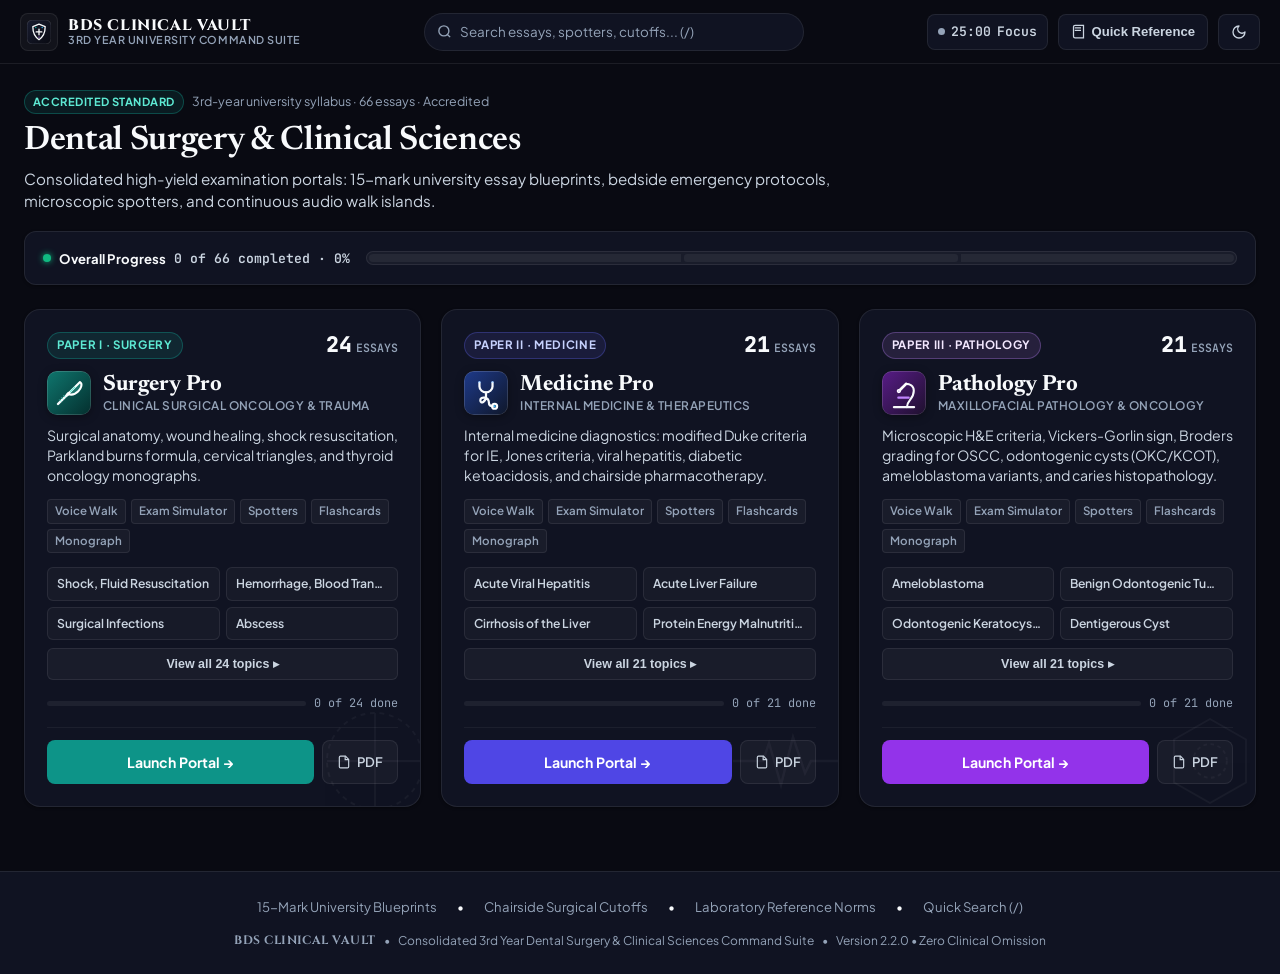
==== index.html @ e7d87e47 "feat: add interactive hover tooltips and direct portal links to progress strip segments" ====
<!DOCTYPE html>
<html lang="en" data-theme="dark">
<head>
    <meta charset="UTF-8">
    <meta name="viewport" content="width=device-width, initial-scale=1.0, viewport-fit=cover">
    <meta name="description" content="BDS Clinical Vault — 3rd Year BDS University Examination Compendium & Clinical Command Suite for General Surgery, General Medicine, and Oral Pathology.">
    <meta name="theme-color" content="#090a12">
    <title>BDS Clinical Vault — 3rd Year University Examination Command Suite</title>
    
    <!-- PWA & Device Support -->
    <link rel="manifest" href="manifest.json">
    <link rel="icon" type="image/svg+xml" href="favicon.svg">
    <link rel="apple-touch-icon" href="apple-touch-icon.png">
    
    <!-- Typography -->
    <link rel="preconnect" href="https://fonts.googleapis.com">
    <link rel="preconnect" href="https://fonts.gstatic.com" crossorigin>
    <link href="https://fonts.googleapis.com/css2?family=Cinzel:wght@600;700;800&family=JetBrains+Mono:wght@400;500;600;700&family=Newsreader:ital,opsz,wght@0,6..72,400;0,6..72,600;0,6..72,700;1,6..72,400&family=Plus+Jakarta+Sans:wght@400;500;600;700;800&display=swap" rel="stylesheet">

    <!-- Zero-Flash Pre-Paint Script -->
    <script>
        (function() {
            var saved = localStorage.getItem('bds_hub_theme') || localStorage.getItem('bds_theme') || 'dark';
            document.documentElement.setAttribute('data-theme', saved);
            document.documentElement.style.backgroundColor = saved === 'light' ? '#f8fafc' : '#090a12';
            document.documentElement.style.colorScheme = saved;
        })();
    </script>

    <style>
        /* =============================================================
           1. ECOSYSTEM DESIGN TOKENS (CALIBRATED ACCENT HUES & NEUTRALS)
           ============================================================= */
        :root {
            --bg-base: #090a12;
            --bg-surface: #101322;
            --bg-surface-elevated: #161a2e;
            --bg-card: #101322;
            --bg-card-hover: #15192d;
            
            --border-color: rgba(255, 255, 255, 0.08);
            --border-strong: rgba(255, 255, 255, 0.16);
            --border-subtle: rgba(255, 255, 255, 0.05);

            --text-primary: #f8fafc;
            --text-secondary: #cbd5e1;
            --text-muted: #94a3b8;

            --accent-emerald: #10b981;
            --accent-amber: #f59e0b;
            --accent-rose: #f43f5e;

            /* Paper I: General Surgery (Clinical Surgical Teal) */
            --surgery-accent: #14b8a6;
            --surgery-accent-dark: #0d9488;
            --surgery-tag-bg: rgba(20, 184, 166, 0.12);
            --surgery-tag-border: rgba(20, 184, 166, 0.30);
            --surgery-tag-text: #5eead4;
            --surgery-btn: #0d9488;
            --surgery-btn-hover: #0f766e;

            /* Paper II: General Medicine (Diagnostic Clinical Indigo) */
            --medicine-accent: #6366f1;
            --medicine-accent-dark: #4f46e5;
            --medicine-tag-bg: rgba(99, 102, 241, 0.12);
            --medicine-tag-border: rgba(99, 102, 241, 0.30);
            --medicine-tag-text: #c7d2fe;
            --medicine-btn: #4f46e5;
            --medicine-btn-hover: #4338ca;

            /* Paper III: Oral Pathology (Histological Orchid / Magenta) */
            --pathology-accent: #c084fc;
            --pathology-accent-dark: #9333ea;
            --pathology-tag-bg: rgba(192, 132, 252, 0.12);
            --pathology-tag-border: rgba(192, 132, 252, 0.30);
            --pathology-tag-text: #f3e8ff;
            --pathology-btn: #9333ea;
            --pathology-btn-hover: #7e22ce;

            --shadow-sm: 0 1px 3px rgba(0, 0, 0, 0.35);
            --shadow-md: 0 8px 24px -6px rgba(0, 0, 0, 0.55);
            --shadow-lg: 0 16px 40px -8px rgba(0, 0, 0, 0.75);

            --radius-sm: 8px;
            --radius-md: 12px;
            --radius-lg: 16px;
            --radius-pill: 9999px;
        }

        [data-theme="light"] {
            --bg-base: #f8fafc;
            --bg-surface: #ffffff;
            --bg-surface-elevated: #f1f5f9;
            --bg-card: #ffffff;
            --bg-card-hover: #f8fafc;
            
            --border-color: #e2e8f0;
            --border-strong: #cbd5e1;
            --border-subtle: #f1f5f9;

            --text-primary: #0f172a;
            --text-secondary: #475569;
            --text-muted: #64748b;

            --surgery-accent: #0d9488;
            --surgery-tag-bg: rgba(13, 148, 136, 0.08);
            --surgery-tag-border: rgba(13, 148, 136, 0.25);
            --surgery-tag-text: #0f766e;
            --surgery-btn: #0d9488;
            --surgery-btn-hover: #115e59;

            --medicine-accent: #4f46e5;
            --medicine-tag-bg: rgba(79, 70, 229, 0.08);
            --medicine-tag-border: rgba(79, 70, 229, 0.25);
            --medicine-tag-text: #3730a3;
            --medicine-btn: #4f46e5;
            --medicine-btn-hover: #4338ca;

            --pathology-accent: #9333ea;
            --pathology-tag-bg: rgba(147, 51, 234, 0.08);
            --pathology-tag-border: rgba(147, 51, 234, 0.25);
            --pathology-tag-text: #6b21a8;
            --pathology-btn: #9333ea;
            --pathology-btn-hover: #7e22ce;

            --shadow-sm: 0 1px 3px rgba(0, 0, 0, 0.06);
            --shadow-md: 0 6px 18px -4px rgba(0, 0, 0, 0.08);
            --shadow-lg: 0 14px 34px -6px rgba(0, 0, 0, 0.12);
        }

        @supports (color: oklch(0 0 0)) {
            :root {
                --surgery-accent: oklch(0.68 0.11 180);
                --medicine-accent: oklch(0.58 0.11 275);
                --pathology-accent: oklch(0.66 0.11 315);
            }
        }

        /* Reset & Base Setup */
        html {
            scroll-padding-top: 76px;
            scroll-behavior: smooth;
            background-color: var(--bg-base);
            color-scheme: dark;
        }
        [data-theme="light"], body.light {
            color-scheme: light;
        }
        * {
            box-sizing: border-box;
            margin: 0;
            padding: 0;
            -webkit-tap-highlight-color: transparent;
            scrollbar-width: thin;
            scrollbar-color: rgba(255, 255, 255, 0.2) transparent;
        }
        ::-webkit-scrollbar {
            width: 8px;
            height: 8px;
        }
        ::-webkit-scrollbar-track {
            background: transparent;
        }
        ::-webkit-scrollbar-thumb {
            background: rgba(255, 255, 255, 0.2);
            border-radius: 8px;
            border: 2px solid transparent;
            background-clip: content-box;
        }
        ::-webkit-scrollbar-thumb:hover {
            background: rgba(255, 255, 255, 0.35);
            background-clip: content-box;
        }
        ::-webkit-scrollbar-button {
            display: none;
        }
        body {
            font-family: 'Plus Jakarta Sans', -apple-system, BlinkMacSystemFont, sans-serif;
            background-color: var(--bg-base);
            color: var(--text-primary);
            line-height: 1.6;
            font-size: 15px;
            min-height: 100dvh;
            display: flex;
            flex-direction: column;
            overflow-x: hidden;
            width: 100%;
            -webkit-font-smoothing: antialiased;
        }

        /* Utility Typography */
        .editorial-heading {
            font-family: 'Newsreader', Georgia, serif;
            font-weight: 600;
        }
        .cinzel-brand {
            font-family: 'Cinzel', serif;
            letter-spacing: 0.04em;
        }
        .mono-num {
            font-family: 'JetBrains Mono', monospace;
            font-variant-numeric: tabular-nums;
        }
        .sr-only {
            position: absolute;
            width: 1px;
            height: 1px;
            padding: 0;
            margin: -1px;
            overflow: hidden;
            clip: rect(0, 0, 0, 0);
            white-space: nowrap;
            border-width: 0;
        }

        /* =============================================================
           2. SOLID FULL-BLEED STICKY HEADER (64px, NEVER OVERFLOWS)
           ============================================================= */
        .header-solid {
            position: sticky;
            top: 0;
            z-index: 1000;
            height: 64px;
            width: 100%;
            background-color: var(--bg-base);
            border-bottom: 1px solid var(--border-color);
            display: flex;
            align-items: center;
            justify-content: space-between;
            padding: 0 20px;
            box-sizing: border-box;
            min-width: 0;
        }

        .brand-link {
            display: flex;
            align-items: center;
            gap: 10px;
            text-decoration: none;
            color: inherit;
            flex-shrink: 0;
            min-width: 0;
        }
        .brand-logo-tile {
            width: 38px;
            height: 38px;
            border-radius: var(--radius-sm);
            display: flex;
            align-items: center;
            justify-content: center;
            border: 1px solid var(--border-color);
            background: rgba(255, 255, 255, 0.04);
            flex-shrink: 0;
        }
        .brand-logo-tile img {
            width: 24px;
            height: 24px;
            display: block;
        }
        .brand-wordmark-group {
            display: flex;
            flex-direction: column;
            line-height: 1.15;
            min-width: 0;
            overflow: hidden;
        }
        .brand-wordmark {
            font-size: 0.95rem;
            font-weight: 800;
            letter-spacing: 0.04em;
            color: var(--text-primary);
            white-space: nowrap;
            overflow: hidden;
            text-overflow: ellipsis;
        }
        .brand-sub {
            font-size: 0.68rem;
            color: var(--text-muted);
            text-transform: uppercase;
            letter-spacing: 0.05em;
            font-weight: 600;
            white-space: nowrap;
        }

        /* Center Search with Inline Dropdown */
        .header-search-wrap {
            flex: 1;
            max-width: 440px;
            margin: 0 16px;
            position: relative;
            min-width: 0;
        }
        .hub-search-box {
            width: 100%;
            height: 38px;
            padding: 0 12px;
            background: var(--bg-surface);
            border: 1px solid var(--border-color);
            border-radius: var(--radius-pill);
            display: flex;
            align-items: center;
            gap: 8px;
            color: var(--text-muted);
            transition: all 0.2s ease;
        }
        .hub-search-box:focus-within {
            border-color: var(--accent-primary, #6366f1);
            box-shadow: 0 0 0 3px rgba(99, 102, 241, 0.15);
        }
        .hub-search-input {
            flex: 1;
            background: transparent;
            border: none;
            outline: none;
            font-family: inherit;
            font-size: 0.84rem;
            color: var(--text-primary);
            min-width: 0;
        }
        .hub-search-input::placeholder {
            color: var(--text-muted);
        }
        .hub-search-clear {
            background: transparent;
            border: none;
            color: var(--text-muted);
            cursor: pointer;
            padding: 2px 6px;
            font-size: 0.8rem;
            border-radius: 50%;
        }
        .hub-search-clear:hover {
            color: var(--text-primary);
        }
        .search-back-btn {
            display: none;
            align-items: center;
            justify-content: center;
            width: 38px;
            height: 38px;
            border-radius: var(--radius-sm);
            background: transparent;
            border: none;
            color: var(--text-secondary);
            cursor: pointer;
            flex-shrink: 0;
        }
        .search-back-btn:hover {
            color: var(--text-primary);
            background: rgba(255, 255, 255, 0.08);
        }

        .hub-search-results {
            position: absolute;
            top: calc(100% + 6px);
            left: 0;
            right: 0;
            max-height: 440px;
            overflow-y: auto;
            background: var(--bg-surface-elevated, #101322);
            border: 1px solid var(--border-strong, rgba(255, 255, 255, 0.18));
            border-radius: var(--radius-md, 12px);
            padding: 8px;
            box-shadow: var(--shadow-lg);
            z-index: 1050;
            display: flex;
            flex-direction: column;
            gap: 4px;
        }

        /* Mobile Trigger Buttons (<768px) */
        .mobile-search-btn,
        .mobile-overflow-btn {
            display: none;
            align-items: center;
            justify-content: center;
            width: 44px;
            height: 44px;
            border-radius: var(--radius-sm);
            background: rgba(255, 255, 255, 0.04);
            border: 1px solid var(--border-color);
            color: var(--text-secondary);
            cursor: pointer;
            position: relative;
            flex-shrink: 0;
            transition: all 0.15s ease;
        }
        .mobile-search-btn:hover,
        .mobile-overflow-btn:hover {
            background: rgba(255, 255, 255, 0.08);
            color: var(--text-primary);
        }
        .overflow-timer-dot {
            position: absolute;
            top: 9px;
            right: 9px;
            width: 7px;
            height: 7px;
            border-radius: 50%;
            background: var(--text-muted);
            opacity: 0;
            transition: all 0.2s ease;
        }
        .mobile-overflow-btn.running .overflow-timer-dot {
            opacity: 1;
            background: var(--accent-emerald, #10b981);
            box-shadow: 0 0 8px var(--accent-emerald, #10b981);
        }

        /* Mobile Overflow Scrim & Menu */
        .hub-overflow-scrim {
            display: none;
            position: fixed;
            inset: 0;
            background: rgba(0, 0, 0, 0.55);
            z-index: 1040;
            backdrop-filter: none;
            -webkit-backdrop-filter: none;
        }
        .hub-overflow-scrim.open {
            display: block;
        }

        .hub-overflow-menu {
            display: none;
            background: var(--bg-surface-elevated, #161a2e);
            border: 1px solid var(--border-strong);
            box-shadow: var(--shadow-lg);
            z-index: 1050;
            box-sizing: border-box;
            flex-direction: column;
            gap: 12px;
        }
        .hub-overflow-menu.open {
            display: flex;
        }

        .overflow-header-row {
            display: flex;
            align-items: center;
            justify-content: space-between;
            padding-bottom: 8px;
            border-bottom: 1px solid var(--border-color);
        }
        .overflow-menu-title {
            font-size: 0.80rem;
            font-weight: 700;
            text-transform: uppercase;
            letter-spacing: 0.05em;
            color: var(--text-muted);
        }
        .overflow-close-btn {
            background: transparent;
            border: none;
            color: var(--text-muted);
            cursor: pointer;
            font-size: 1.1rem;
            padding: 4px;
        }

        .overflow-timer-card {
            background: rgba(255, 255, 255, 0.03);
            border: 1px solid var(--border-color);
            border-radius: var(--radius-sm);
            padding: 12px;
            display: flex;
            flex-direction: column;
            gap: 8px;
        }
        .overflow-timer-header {
            display: flex;
            align-items: center;
            justify-content: space-between;
            font-size: 0.72rem;
            font-weight: 700;
            text-transform: uppercase;
            color: var(--text-muted);
        }
        .overflow-timer-digits {
            font-family: 'JetBrains Mono', monospace;
            font-size: 1.8rem;
            font-weight: 800;
            color: var(--text-primary);
            text-align: center;
        }
        .overflow-timer-actions {
            display: flex;
            gap: 6px;
        }
        .overflow-timer-btn {
            flex: 1;
            min-height: 38px;
            border-radius: var(--radius-sm);
            font-size: 0.8rem;
            font-weight: 700;
            cursor: pointer;
            border: 1px solid var(--border-color);
            background: var(--bg-surface-2, rgba(255, 255, 255, 0.04));
            color: var(--text-secondary);
            transition: all 0.15s ease;
        }
        .overflow-timer-btn.primary {
            background: var(--accent-emerald, #10b981);
            color: #090a12;
            border-color: var(--accent-emerald, #10b981);
            flex: 1.4;
        }
        .overflow-timer-btn.active {
            border-color: var(--accent-emerald, #10b981);
            color: var(--accent-emerald, #10b981);
        }

        .overflow-action-row {
            width: 100%;
            min-height: 46px;
            display: flex;
            align-items: center;
            gap: 12px;
            padding: 0 14px;
            border-radius: var(--radius-sm);
            background: rgba(255, 255, 255, 0.03);
            border: 1px solid var(--border-color);
            color: var(--text-primary);
            font-size: 0.88rem;
            font-weight: 600;
            cursor: pointer;
            text-align: left;
            transition: all 0.15s ease;
            box-sizing: border-box;
        }
        .overflow-action-row:hover {
            background: rgba(255, 255, 255, 0.07);
        }
        .hub-search-group {
            margin-bottom: 6px;
        }
        .hub-search-group-title {
            font-size: 0.70rem;
            font-weight: 700;
            text-transform: uppercase;
            letter-spacing: 0.05em;
            color: var(--text-muted);
            padding: 6px 10px 4px 10px;
        }
        .hub-search-item {
            display: flex;
            align-items: center;
            justify-content: space-between;
            padding: 8px 12px;
            border-radius: var(--radius-sm, 8px);
            text-decoration: none;
            color: var(--text-secondary);
            font-size: 0.84rem;
            transition: all 0.15s ease;
            gap: 10px;
        }
        .hub-search-item:hover, .hub-search-item.selected {
            background: rgba(255, 255, 255, 0.06);
            color: var(--text-primary);
        }
        .hub-search-item-title {
            overflow: hidden;
            text-overflow: ellipsis;
            white-space: nowrap;
        }
        .hub-search-item-tag {
            font-size: 0.68rem;
            font-family: 'JetBrains Mono', monospace;
            padding: 2px 6px;
            border-radius: 4px;
            background: rgba(255, 255, 255, 0.05);
            color: var(--text-muted);
            white-space: nowrap;
            flex-shrink: 0;
        }

        /* Collapsible Category Accordions for Topic Panel */
        .panel-category-group {
            margin-bottom: 8px;
        }
        .panel-category-header {
            width: 100%;
            display: flex;
            align-items: center;
            justify-content: space-between;
            padding: 8px 12px;
            background: rgba(255, 255, 255, 0.03);
            border: 1px solid var(--border-color);
            border-radius: var(--radius-sm);
            color: var(--text-secondary);
            font-size: 0.76rem;
            font-weight: 700;
            text-transform: uppercase;
            letter-spacing: 0.04em;
            cursor: pointer;
            transition: all 0.15s ease;
        }
        .panel-category-header:hover {
            background: rgba(255, 255, 255, 0.06);
            color: var(--text-primary);
        }
        .panel-category-chevron {
            transition: transform 0.2s ease;
            font-size: 0.7rem;
            color: var(--text-muted);
        }
        .panel-category-group.collapsed .panel-category-chevron {
            transform: rotate(-90deg);
        }
        .panel-category-group.collapsed .panel-category-items {
            display: none;
        }
        .panel-category-items {
            display: flex;
            flex-direction: column;
            gap: 2px;
            margin-top: 4px;
        }

        /* Right Nav Tools */
        .header-right-tools {
            display: flex;
            align-items: center;
            gap: 10px;
            flex-shrink: 0;
        }
        .nav-btn {
            height: 36px;
            padding: 0 12px;
            border-radius: var(--radius-sm);
            background: var(--bg-surface);
            border: 1px solid var(--border-color);
            color: var(--text-secondary);
            font-size: 0.82rem;
            font-weight: 600;
            display: inline-flex;
            align-items: center;
            gap: 6px;
            cursor: pointer;
            transition: all 0.2s ease;
            text-decoration: none;
            box-sizing: border-box;
        }
        .nav-btn:hover {
            background: var(--bg-surface-elevated);
            color: var(--text-primary);
            border-color: var(--border-strong);
        }

        /* Focus Timer Station Pill & Popover */
        .focus-timer-container {
            position: relative;
        }
        .timer-nav-pill {
            padding: 0 10px;
            font-family: 'JetBrains Mono', monospace;
            font-size: 0.82rem;
            gap: 6px;
        }
        .timer-nav-pill.running {
            border-color: var(--accent-emerald);
            color: var(--accent-emerald);
        }
        .timer-chip-dot {
            width: 7px;
            height: 7px;
            border-radius: 50%;
            background: var(--text-muted);
            transition: all 0.2s ease;
        }
        .timer-nav-pill.running .timer-chip-dot {
            background: var(--accent-emerald);
            box-shadow: 0 0 6px var(--accent-emerald);
        }
        .timer-popover-card {
            display: none;
            position: absolute;
            top: calc(100% + 8px);
            right: 0;
            width: 240px;
            background: var(--bg-surface-elevated);
            border: 1px solid var(--border-strong);
            border-radius: var(--radius-md);
            padding: 16px;
            box-shadow: var(--shadow-lg);
            z-index: 1050;
        }
        .timer-popover-card.open {
            display: block;
        }
        .timer-popover-header {
            font-size: 0.72rem;
            text-transform: uppercase;
            font-weight: 700;
            color: var(--text-muted);
            letter-spacing: 0.05em;
            margin-bottom: 4px;
        }
        .timer-popover-digits {
            font-family: 'JetBrains Mono', monospace;
            font-size: 2rem;
            font-weight: 800;
            line-height: 1.1;
            margin-bottom: 12px;
            color: var(--text-primary);
        }
        .timer-popover-controls {
            display: flex;
            gap: 6px;
        }
        .timer-ctrl-btn {
            padding: 6px 10px;
            border-radius: 6px;
            font-size: 0.78rem;
            font-weight: 700;
            cursor: pointer;
            border: 1px solid var(--border-color);
            background: rgba(255, 255, 255, 0.04);
            color: var(--text-secondary);
            transition: all 0.15s ease;
        }
        .timer-ctrl-btn:hover {
            background: rgba(255, 255, 255, 0.08);
            color: var(--text-primary);
        }
        .timer-ctrl-btn.primary {
            background: var(--text-primary);
            color: var(--bg-base);
            border: none;
            flex: 1;
        }

        /* =============================================================
           3. MAIN CONTAINER & HERO BANNER
           ============================================================= */
        .main-content {
            max-width: 1400px;
            width: 100%;
            margin: 0 auto;
            padding: 24px 24px 40px 24px;
            flex: 1;
        }

        .hero-banner {
            margin-bottom: 18px;
        }
        .hero-trust-bar {
            display: inline-flex;
            align-items: center;
            gap: 8px;
            font-size: 0.78rem;
            color: var(--text-muted);
            margin-bottom: 8px;
            flex-wrap: wrap;
        }
        .trust-badge {
            background: rgba(20, 184, 166, 0.10);
            color: var(--surgery-tag-text);
            border: 1px solid var(--surgery-tag-border);
            padding: 2px 8px;
            border-radius: var(--radius-pill);
            font-weight: 700;
            font-size: 0.70rem;
            text-transform: uppercase;
            letter-spacing: 0.04em;
        }
        .hero-title {
            font-size: 2.1rem;
            font-weight: 600;
            color: var(--text-primary);
            letter-spacing: -0.01em;
            line-height: 1.18;
            margin-bottom: 6px;
        }
        .hero-sub {
            font-size: 0.95rem;
            color: var(--text-secondary);
            max-width: 820px;
            line-height: 1.5;
        }

        /* =============================================================
           4. SLIM PROGRESS STRIP (<=56px, DIRECTLY UNDER HERO)
           ============================================================= */
        .progress-strip-container {
            position: relative;
            background: var(--bg-surface);
            border: 1px solid var(--border-color);
            border-radius: var(--radius-md);
            padding: 10px 18px;
            margin-bottom: 24px;
            box-shadow: var(--shadow-sm);
        }
        .progress-strip-inner {
            display: flex;
            align-items: center;
            justify-content: space-between;
            gap: 16px;
            height: 32px;
        }
        .progress-strip-left {
            display: flex;
            align-items: center;
            gap: 8px;
            font-size: 0.82rem;
            font-weight: 700;
            color: var(--text-primary);
            white-space: nowrap;
        }
        .progress-pulse-dot {
            width: 8px;
            height: 8px;
            border-radius: 50%;
            background: var(--accent-emerald);
            box-shadow: 0 0 6px var(--accent-emerald);
        }
        .progress-strip-track {
            flex: 1;
            height: 14px;
            background: rgba(255, 255, 255, 0.04);
            border: 1px solid rgba(255, 255, 255, 0.08);
            border-radius: var(--radius-pill);
            display: flex;
            align-items: stretch;
            overflow: visible;
            position: relative;
            padding: 2px;
            gap: 3px;
            cursor: pointer;
        }
        .progress-strip-segment {
            height: 100%;
            min-height: 8px;
            background: rgba(255, 255, 255, 0.05);
            position: relative;
            overflow: hidden;
            display: block;
            cursor: pointer;
            text-decoration: none;
            outline: none;
            border-radius: 3px;
            transition: filter 0.18s ease, transform 0.18s ease, box-shadow 0.18s ease;
        }
        .progress-strip-segment::before {
            content: '';
            position: absolute;
            top: -10px;
            bottom: -10px;
            left: 0;
            right: 0;
            z-index: 2;
        }
        .segment-surgery {
            border-top-left-radius: 9999px;
            border-bottom-left-radius: 9999px;
        }
        .segment-pathology {
            border-top-right-radius: 9999px;
            border-bottom-right-radius: 9999px;
        }
        .segment-fill {
            height: 100%;
            transition: width 0.5s ease;
            border-radius: var(--radius-pill);
            pointer-events: none;
        }
        .segment-surgery .segment-fill { background: var(--surgery-accent); }
        .segment-medicine .segment-fill { background: var(--medicine-accent); }
        .segment-pathology .segment-fill { background: var(--pathology-accent); }

        .progress-strip-segment:hover,
        .progress-strip-segment:focus-visible {
            filter: brightness(1.35);
            transform: translateY(-1px);
            z-index: 5;
        }
        .progress-strip-segment:focus-visible {
            outline: 2px solid var(--accent-emerald);
            outline-offset: 2px;
        }
        .segment-surgery:hover,
        .segment-surgery:focus-visible {
            box-shadow: 0 0 12px rgba(20, 184, 166, 0.55);
        }
        .segment-medicine:hover,
        .segment-medicine:focus-visible {
            box-shadow: 0 0 12px rgba(99, 102, 241, 0.55);
        }
        .segment-pathology:hover,
        .segment-pathology:focus-visible {
            box-shadow: 0 0 12px rgba(217, 70, 239, 0.55);
        }

        .progress-strip-right {
            font-family: 'JetBrains Mono', monospace;
            font-size: 0.82rem;
            font-weight: 600;
            color: var(--text-secondary);
            white-space: nowrap;
        }

        /* Progress Segment Floating Hover Tooltip */
        .progress-segment-tooltip {
            position: absolute;
            top: calc(100% + 8px);
            left: 50%;
            transform: translateX(-50%) translateY(4px);
            background: #101322;
            border: 1px solid rgba(255, 255, 255, 0.14);
            border-radius: 8px;
            padding: 10px 14px;
            box-shadow: 0 12px 28px rgba(0, 0, 0, 0.65), 0 0 0 1px rgba(255, 255, 255, 0.05);
            z-index: 1050;
            min-width: 250px;
            max-width: 320px;
            opacity: 0;
            pointer-events: none;
            cursor: pointer;
            transition: opacity 0.18s cubic-bezier(0.16, 1, 0.3, 1), transform 0.18s cubic-bezier(0.16, 1, 0.3, 1);
        }
        .progress-segment-tooltip.visible {
            opacity: 1;
            pointer-events: auto;
            transform: translateX(-50%) translateY(0);
        }
        .segment-tooltip-arrow {
            position: absolute;
            top: -5px;
            left: 50%;
            width: 10px;
            height: 10px;
            background: #101322;
            border-left: 1px solid rgba(255, 255, 255, 0.14);
            border-top: 1px solid rgba(255, 255, 255, 0.14);
            transform: translateX(-50%) rotate(45deg);
            pointer-events: none;
            transition: left 0.15s ease;
        }
        .segment-tooltip-top {
            display: flex;
            align-items: center;
            gap: 8px;
            margin-bottom: 6px;
        }
        .segment-tooltip-dot {
            width: 8px;
            height: 8px;
            border-radius: 50%;
            flex-shrink: 0;
            background: var(--surgery-accent);
            box-shadow: 0 0 8px currentColor;
        }
        .segment-tooltip-title {
            font-size: 0.85rem;
            font-weight: 700;
            color: var(--text-primary);
            white-space: nowrap;
            flex: 1;
        }
        .segment-tooltip-badge {
            font-family: 'JetBrains Mono', monospace;
            font-size: 0.72rem;
            font-weight: 600;
            color: var(--text-muted);
            background: rgba(255, 255, 255, 0.06);
            padding: 2px 6px;
            border-radius: 4px;
            border: 1px solid rgba(255, 255, 255, 0.08);
        }
        .segment-tooltip-bottom {
            display: flex;
            align-items: center;
            justify-content: space-between;
            gap: 12px;
            font-size: 0.78rem;
        }
        .segment-tooltip-stats {
            font-family: 'JetBrains Mono', monospace;
            font-weight: 600;
            color: var(--text-secondary);
        }
        .segment-tooltip-cta {
            display: inline-flex;
            align-items: center;
            gap: 4px;
            font-weight: 600;
            font-size: 0.75rem;
            color: var(--accent-emerald);
            white-space: nowrap;
        }
        .segment-tooltip-cta svg {
            transition: transform 0.15s ease;
        }
        .progress-segment-tooltip:hover .segment-tooltip-cta svg {
            transform: translateX(3px);
        }

        /* Progress Breakdown Popover Tooltip for Overall Progress */
        .progress-breakdown-popover {
            display: none;
            position: absolute;
            top: calc(100% + 6px);
            left: 20px;
            background: var(--bg-surface-elevated);
            border: 1px solid var(--border-strong);
            border-radius: var(--radius-sm);
            padding: 10px 14px;
            box-shadow: var(--shadow-md);
            z-index: 1020;
            gap: 12px;
            white-space: nowrap;
        }
        .progress-breakdown-popover.open {
            display: flex;
        }
        .breakdown-row {
            display: flex;
            align-items: center;
            gap: 6px;
            font-size: 0.78rem;
            font-family: 'JetBrains Mono', monospace;
        }
        .breakdown-dot {
            width: 7px;
            height: 7px;
            border-radius: 50%;
        }
        .surgery-row .breakdown-dot { background: var(--surgery-accent); }
        .medicine-row .breakdown-dot { background: var(--medicine-accent); }
        .pathology-row .breakdown-dot { background: var(--pathology-accent); }

        /* =============================================================
           5. FIXED-HEIGHT PORTAL CARDS (IDENTICAL ANATOMY, BALANCED GRID)
           ============================================================= */
        .portal-cards-grid {
            display: grid;
            grid-template-columns: repeat(3, 1fr);
            gap: 20px;
            align-items: stretch;
            margin-bottom: 24px;
        }

        .portal-card {
            background: var(--bg-card);
            border: 1px solid var(--border-color);
            border-radius: var(--radius-lg);
            padding: 22px;
            display: flex;
            flex-direction: column;
            position: relative;
            overflow: hidden;
            box-shadow: var(--shadow-sm);
            transition: border-color 0.2s ease, transform 0.2s ease;
        }
        .portal-card:hover {
            border-color: var(--border-strong);
            transform: translateY(-2px);
        }

        /* Subtle Corner Watermarks */
        .corner-watermark {
            position: absolute;
            bottom: -15px;
            right: -15px;
            width: 120px;
            height: 120px;
            pointer-events: none;
            opacity: 0.04;
            z-index: 0;
        }

        /* 1. Header Row */
        .card-header-row {
            display: flex;
            align-items: center;
            justify-content: space-between;
            margin-bottom: 12px;
            z-index: 1;
        }
        .card-paper-tag {
            font-size: 0.72rem;
            font-weight: 700;
            padding: 3px 9px;
            border-radius: var(--radius-pill);
            text-transform: uppercase;
            letter-spacing: 0.06em;
            white-space: nowrap;
        }
        .card-essay-count {
            display: flex;
            align-items: baseline;
            gap: 4px;
            font-family: 'JetBrains Mono', monospace;
        }
        .essay-count-num {
            font-size: 1.35rem;
            font-weight: 800;
            color: var(--text-primary);
            line-height: 1;
        }
        .essay-count-label {
            font-size: 0.72rem;
            font-weight: 600;
            color: var(--text-muted);
            text-transform: uppercase;
        }

        /* 2. Identity Row */
        .card-identity-row {
            display: flex;
            align-items: center;
            gap: 12px;
            margin-bottom: 10px;
            z-index: 1;
        }
        .card-logo-box {
            width: 44px;
            height: 44px;
            border-radius: 10px;
            display: flex;
            align-items: center;
            justify-content: center;
            flex-shrink: 0;
            overflow: hidden;
            box-shadow: 0 2px 8px rgba(0, 0, 0, 0.35);
        }
        .card-logo-box svg {
            width: 44px;
            height: 44px;
            display: block;
        }
        .card-title-stack {
            display: flex;
            flex-direction: column;
            line-height: 1.2;
        }
        .card-portal-title {
            font-size: 1.38rem;
            font-weight: 700;
            color: var(--text-primary);
        }
        .card-specialty-sub {
            font-size: 0.74rem;
            color: var(--text-muted);
            font-weight: 600;
            text-transform: uppercase;
            letter-spacing: 0.04em;
        }

        /* 3. Description Clamped to 3 Lines */
        .card-desc {
            font-size: 0.88rem;
            color: var(--text-secondary);
            line-height: 1.45;
            margin-bottom: 12px;
            display: -webkit-box;
            -webkit-line-clamp: 3;
            -webkit-box-orient: vertical;
            overflow: hidden;
            min-height: 4.45em;
            max-height: 4.45em;
            z-index: 1;
        }

        /* 4. Single Common Feature Chips Row (Same 5 chips everywhere) */
        .card-features-row {
            display: flex;
            align-items: center;
            gap: 5px;
            margin-bottom: 14px;
            flex-wrap: wrap;
            z-index: 1;
        }
        .feature-chip {
            font-size: 0.72rem;
            font-weight: 600;
            padding: 2px 7px;
            border-radius: 4px;
            background: rgba(255, 255, 255, 0.04);
            border: 1px solid var(--border-color);
            color: var(--text-muted);
            white-space: nowrap;
        }

        /* 5. Fixed-Height Topic Preview Area (2x2 Grid + View All Button) */
        .card-topic-preview-box {
            margin-bottom: 14px;
            display: flex;
            flex-direction: column;
            gap: 8px;
            z-index: 1;
        }
        .preview-bubbles-grid {
            display: grid;
            grid-template-columns: 1fr 1fr;
            gap: 6px;
        }
        .preview-bubble {
            display: block;
            padding: 6px 9px;
            border-radius: 6px;
            font-size: 0.76rem;
            font-weight: 600;
            text-decoration: none;
            white-space: nowrap;
            overflow: hidden;
            text-overflow: ellipsis;
            border: 1px solid var(--border-color);
            background: rgba(255, 255, 255, 0.03);
            color: var(--text-secondary);
            transition: all 0.15s ease;
        }
        .preview-bubble:hover {
            background: rgba(255, 255, 255, 0.06);
            color: var(--text-primary);
            border-color: var(--border-strong);
        }
        .card-surgery .preview-bubble:hover { border-color: var(--surgery-accent); color: var(--surgery-tag-text); }
        .card-medicine .preview-bubble:hover { border-color: var(--medicine-accent); color: var(--medicine-tag-text); }
        .card-pathology .preview-bubble:hover { border-color: var(--pathology-accent); color: var(--pathology-tag-text); }

        .btn-view-all-topics {
            width: 100%;
            height: 32px;
            border-radius: 6px;
            font-size: 0.78rem;
            font-weight: 700;
            background: rgba(255, 255, 255, 0.04);
            border: 1px solid var(--border-color);
            color: var(--text-secondary);
            cursor: pointer;
            display: flex;
            align-items: center;
            justify-content: center;
            gap: 6px;
            transition: all 0.15s ease;
        }
        .btn-view-all-topics:hover {
            background: rgba(255, 255, 255, 0.08);
            color: var(--text-primary);
            border-color: var(--border-strong);
        }
        .card-surgery .btn-view-all-topics:hover { border-color: var(--surgery-accent); color: var(--surgery-tag-text); }
        .card-medicine .btn-view-all-topics:hover { border-color: var(--medicine-accent); color: var(--medicine-tag-text); }
        .card-pathology .btn-view-all-topics:hover { border-color: var(--pathology-accent); color: var(--pathology-tag-text); }

        /* 6. Card Progress Row */
        .card-progress-row {
            display: flex;
            align-items: center;
            gap: 8px;
            margin-bottom: 14px;
            font-size: 0.74rem;
            font-family: 'JetBrains Mono', monospace;
            color: var(--text-muted);
            z-index: 1;
        }
        .card-track {
            flex: 1;
            height: 5px;
            background: rgba(255, 255, 255, 0.06);
            border-radius: var(--radius-pill);
            overflow: hidden;
        }
        .card-fill {
            height: 100%;
            border-radius: var(--radius-pill);
            transition: width 0.4s ease;
        }
        .card-surgery .card-fill { background: var(--surgery-accent); }
        .card-medicine .card-fill { background: var(--medicine-accent); }
        .card-pathology .card-fill { background: var(--pathology-accent); }

        /* 7. Action Dock (Pinned Flush via margin-top: auto) */
        .card-actions-dock {
            margin-top: auto;
            display: flex;
            gap: 8px;
            padding-top: 12px;
            border-top: 1px solid var(--border-subtle);
            z-index: 1;
        }
        .btn-launch {
            flex: 1;
            height: 44px;
            padding: 0 16px;
            border-radius: var(--radius-sm);
            color: #ffffff;
            font-size: 0.88rem;
            font-weight: 700;
            text-decoration: none;
            display: inline-flex;
            align-items: center;
            justify-content: center;
            gap: 6px;
            border: none;
            cursor: pointer;
            transition: transform 0.15s ease, filter 0.15s ease;
        }
        .btn-launch:hover {
            transform: translateY(-1px);
            filter: brightness(1.08);
        }
        .card-surgery .btn-launch { background: var(--surgery-btn); }
        .card-medicine .btn-launch { background: var(--medicine-btn); }
        .card-pathology .btn-launch { background: var(--pathology-btn); }

        .btn-pdf {
            height: 44px;
            padding: 0 14px;
            border-radius: var(--radius-sm);
            background: rgba(255, 255, 255, 0.04);
            border: 1px solid var(--border-color);
            color: var(--text-secondary);
            font-size: 0.82rem;
            font-weight: 600;
            text-decoration: none;
            display: inline-flex;
            align-items: center;
            justify-content: center;
            gap: 6px;
            transition: all 0.15s ease;
        }
        .btn-pdf:hover {
            background: rgba(255, 255, 255, 0.08);
            color: var(--text-primary);
            border-color: var(--border-strong);
            transform: translateY(-1px);
        }

        /* Distinct Portal Accents */
        .card-surgery .card-paper-tag { background: var(--surgery-tag-bg); color: var(--surgery-tag-text); border: 1px solid var(--surgery-tag-border); }
        .card-medicine .card-paper-tag { background: var(--medicine-tag-bg); color: var(--medicine-tag-text); border: 1px solid var(--medicine-tag-border); }
        .card-pathology .card-paper-tag { background: var(--pathology-tag-bg); color: var(--pathology-tag-text); border: 1px solid var(--pathology-tag-border); }

        /* =============================================================
           6. TOPIC PANEL OVERLAY (DESKTOP POPOVER & MOBILE BOTTOM SHEET)
           ============================================================= */
        .topic-panel-scrim {
            display: none;
            position: fixed;
            inset: 0;
            background: rgba(0, 0, 0, 0.65);
            backdrop-filter: none;
            -webkit-backdrop-filter: none;
            z-index: 1090;
        }
        .topic-panel-scrim.open {
            display: block;
        }

        .topic-panel {
            display: none;
            background: var(--bg-surface-elevated);
            border: 1px solid var(--border-strong);
            box-shadow: var(--shadow-lg);
            flex-direction: column;
            z-index: 1100;
            overflow: hidden;
            box-sizing: border-box;
        }
        .topic-panel.open {
            display: flex;
        }

        /* Desktop Popover Style (>=768px) */
        @media (min-width: 768px) {
            .topic-panel {
                position: fixed;
                border-radius: var(--radius-md);
                width: min(420px, calc(100vw - 32px));
                max-height: min(70vh, 520px);
                overscroll-behavior: contain;
                animation: popoverFadeIn 0.2s cubic-bezier(0.16, 1, 0.3, 1);
            }
            .bottom-sheet-handle {
                display: none;
            }
        }

        @keyframes popoverFadeIn {
            from { opacity: 0; transform: scale(0.97); }
            to { opacity: 1; transform: scale(1); }
        }

        /* Mobile Bottom Sheet Style (<768px) */
        @media (max-width: 767px) {
            .topic-panel {
                position: fixed;
                bottom: 0;
                left: 0;
                right: 0;
                width: 100%;
                max-height: 85dvh;
                border-radius: 20px 20px 0 0;
                border-bottom: none;
                animation: sheetSlideUp 0.25s cubic-bezier(0.16, 1, 0.3, 1);
                padding-bottom: env(safe-area-inset-bottom, 16px);
            }
            .bottom-sheet-handle {
                width: 36px;
                height: 4px;
                border-radius: 999px;
                background: var(--border-strong);
                margin: 10px auto 4px auto;
                cursor: grab;
                flex-shrink: 0;
            }
        }

        @keyframes sheetSlideUp {
            from { transform: translateY(100%); }
            to { transform: translateY(0); }
        }

        /* Panel Internal Anatomy */
        .panel-header {
            padding: 14px 18px 10px 18px;
            display: flex;
            align-items: center;
            justify-content: space-between;
            border-bottom: 1px solid var(--border-subtle);
            flex-shrink: 0;
        }
        .panel-header-info {
            display: flex;
            align-items: center;
            gap: 10px;
        }
        .panel-paper-badge {
            font-size: 0.70rem;
            font-weight: 700;
            padding: 2px 7px;
            border-radius: var(--radius-pill);
            text-transform: uppercase;
        }
        .panel-title {
            font-size: 1.05rem;
            font-weight: 700;
            color: var(--text-primary);
        }
        .panel-count {
            font-size: 0.74rem;
            font-family: 'JetBrains Mono', monospace;
            color: var(--text-muted);
        }
        .panel-close-btn {
            width: 32px;
            height: 32px;
            border-radius: 50%;
            background: rgba(255, 255, 255, 0.05);
            border: 1px solid var(--border-color);
            color: var(--text-secondary);
            cursor: pointer;
            display: flex;
            align-items: center;
            justify-content: center;
            font-size: 1.1rem;
            transition: all 0.15s ease;
        }
        .panel-close-btn:hover {
            background: rgba(255, 255, 255, 0.1);
            color: var(--text-primary);
        }

        /* Filter Box */
        .panel-filter-row {
            padding: 10px 18px;
            border-bottom: 1px solid var(--border-subtle);
            position: relative;
            flex-shrink: 0;
        }
        .panel-filter-input {
            width: 100%;
            height: 36px;
            padding: 0 32px 0 12px;
            background: var(--bg-surface);
            border: 1px solid var(--border-color);
            border-radius: var(--radius-sm);
            color: var(--text-primary);
            font-size: 0.84rem;
            font-family: inherit;
            outline: none;
            box-sizing: border-box;
        }
        .panel-filter-input:focus {
            border-color: var(--border-strong);
        }
        .filter-clear-btn {
            position: absolute;
            right: 26px;
            top: 50%;
            transform: translateY(-50%);
            background: transparent;
            border: none;
            color: var(--text-muted);
            cursor: pointer;
            font-size: 0.9rem;
            padding: 4px;
        }

        /* Topics Scroll List */
        .panel-topics-list {
            flex: 1;
            overflow-y: auto;
            padding: 8px 12px;
            display: flex;
            flex-direction: column;
            gap: 4px;
            overscroll-behavior: contain;
        }
        .panel-topic-row {
            display: flex;
            align-items: center;
            gap: 12px;
            padding: 10px 12px;
            border-radius: var(--radius-sm);
            text-decoration: none;
            color: var(--text-secondary);
            font-size: 0.84rem;
            min-height: 44px;
            box-sizing: border-box;
            transition: all 0.15s ease;
            border: 1px solid transparent;
        }
        .panel-topic-row:hover {
            background: rgba(255, 255, 255, 0.04);
            color: var(--text-primary);
            border-color: var(--border-subtle);
        }
        .panel-topic-num {
            font-family: 'JetBrains Mono', monospace;
            font-size: 0.72rem;
            color: var(--text-muted);
            width: 22px;
            flex-shrink: 0;
        }
        .panel-topic-title {
            flex: 1;
            line-height: 1.35;
        }
        .panel-topic-tick {
            font-size: 0.85rem;
            color: var(--text-muted);
            opacity: 0.4;
            flex-shrink: 0;
        }
        .panel-topic-tick.completed {
            color: var(--accent-emerald);
            opacity: 1;
            font-weight: 700;
        }

        .panel-empty-state {
            padding: 28px 16px;
            text-align: center;
            color: var(--text-muted);
            font-size: 0.85rem;
        }
        .panel-empty-state button {
            margin-top: 10px;
            padding: 6px 12px;
            border-radius: 6px;
            background: rgba(255, 255, 255, 0.06);
            border: 1px solid var(--border-color);
            color: var(--text-secondary);
            cursor: pointer;
        }

        .panel-footer-bar {
            padding: 10px 18px;
            border-top: 1px solid var(--border-subtle);
            display: flex;
            justify-content: flex-end;
            flex-shrink: 0;
        }
        .panel-launch-link {
            font-size: 0.82rem;
            font-weight: 700;
            color: var(--text-primary);
            text-decoration: none;
        }
        .panel-launch-link:hover {
            text-decoration: underline;
        }

        /* =============================================================
           7. QUICK REFERENCE MODAL (LAB NORMS, CUTOFFS, 15-MARK RUBRICS)
           ============================================================= */
        .lab-modal-overlay {
            display: none;
            position: fixed;
            inset: 0;
            background: rgba(0, 0, 0, 0.7);
            backdrop-filter: none;
            -webkit-backdrop-filter: none;
            z-index: 2000;
            align-items: center;
            justify-content: center;
            padding: 20px;
        }
        .lab-modal-overlay.open {
            display: flex;
        }
        .lab-modal-card {
            background: var(--bg-surface-elevated);
            border: 1px solid var(--border-strong);
            border-radius: var(--radius-md);
            max-width: 860px;
            width: 100%;
            max-height: 85vh;
            display: flex;
            flex-direction: column;
            overflow: hidden;
            box-shadow: var(--shadow-lg);
        }
        .lab-modal-header {
            padding: 16px 20px;
            display: flex;
            align-items: center;
            justify-content: space-between;
            border-bottom: 1px solid var(--border-color);
        }
        .lab-modal-tabs {
            display: flex;
            border-bottom: 1px solid var(--border-color);
            background: rgba(0, 0, 0, 0.15);
            overflow-x: auto;
        }
        .lab-tab-btn {
            padding: 11px 18px;
            background: transparent;
            border: none;
            border-bottom: 2px solid transparent;
            color: var(--text-muted);
            font-size: 0.84rem;
            font-weight: 600;
            cursor: pointer;
            white-space: nowrap;
        }
        .lab-tab-btn.active {
            color: var(--text-primary);
            border-bottom-color: var(--surgery-accent);
            background: rgba(255, 255, 255, 0.03);
        }
        .lab-modal-body {
            padding: 20px;
            overflow-y: auto;
            flex: 1;
        }
        .data-table {
            width: 100%;
            border-collapse: collapse;
            font-size: 0.84rem;
        }
        .data-table th, .data-table td {
            padding: 10px 14px;
            text-align: left;
            border-bottom: 1px solid var(--border-color);
            vertical-align: top;
        }
        .data-table th {
            font-weight: 700;
            color: var(--text-primary);
            background: rgba(255, 255, 255, 0.02);
            position: sticky;
            top: 0;
        }

        /* 15-Mark Rubric Grid Inside Modal */
        .rubric-modal-wrap {
            display: flex;
            flex-direction: column;
            gap: 14px;
        }
        .rubric-segmented-bar {
            display: inline-flex;
            background: rgba(0, 0, 0, 0.25);
            border: 1px solid var(--border-color);
            border-radius: var(--radius-sm);
            padding: 3px;
            gap: 4px;
            align-self: flex-start;
        }
        .rubric-tab-btn {
            padding: 6px 14px;
            border-radius: 6px;
            background: transparent;
            border: none;
            color: var(--text-muted);
            font-size: 0.80rem;
            font-weight: 700;
            cursor: pointer;
        }
        .rubric-tab-btn.active {
            background: var(--text-primary);
            color: var(--bg-base);
        }
        .rubric-steps-grid {
            display: grid;
            grid-template-columns: repeat(auto-fill, minmax(220px, 1fr));
            gap: 10px;
            margin-top: 10px;
        }
        .rubric-step-box {
            background: rgba(255, 255, 255, 0.03);
            border: 1px solid var(--border-color);
            border-radius: var(--radius-sm);
            padding: 12px;
            display: flex;
            flex-direction: column;
            gap: 4px;
        }
        .rubric-step-num {
            font-family: 'JetBrains Mono', monospace;
            font-size: 0.70rem;
            font-weight: 700;
            color: var(--surgery-accent);
        }
        .rubric-step-name {
            font-size: 0.84rem;
            font-weight: 700;
            color: var(--text-primary);
        }
        .rubric-step-marks {
            font-size: 0.74rem;
            color: var(--text-muted);
        }

        /* =============================================================
           8. CMDK COMMAND PALETTE OVERLAY


        /* =============================================================
           9. COMPACT FOOTER WITH QUICK-REFERENCE SHORTCUTS
           ============================================================= */
        .hub-footer {
            border-top: 1px solid var(--border-color);
            background: var(--bg-surface);
            padding: 24px;
            margin-top: auto;
        }
        .footer-inner {
            max-width: 1400px;
            margin: 0 auto;
            display: flex;
            flex-direction: column;
            gap: 14px;
        }
        .footer-links-row {
            display: flex;
            align-items: center;
            justify-content: center;
            gap: 20px;
            flex-wrap: wrap;
            font-size: 0.82rem;
        }
        .footer-link {
            color: var(--text-muted);
            text-decoration: none;
            transition: color 0.15s ease;
        }
        .footer-link:hover {
            color: var(--text-primary);
        }
        .footer-meta-row {
            display: flex;
            align-items: center;
            justify-content: center;
            text-align: center;
            gap: 8px;
            font-size: 0.75rem;
            color: var(--text-muted);
            flex-wrap: wrap;
        }

        /* =============================================================
           10. RESPONSIVE BREAKPOINTS & ADAPTIVE LAYOUTS
           ============================================================= */
        /* Desktop Large (>=1024px) */
        @media (min-width: 1024px) {
            .mobile-search-btn,
            .mobile-overflow-btn,
            .search-back-btn {
                display: none !important;
            }
            .header-search-wrap {
                display: flex;
                flex: 1 1 auto;
                max-width: 380px;
                min-width: 0;
            }
            .header-right-tools {
                display: flex;
            }
        }

        /* Tablet Portrait (768px - 1023px) */
        @media (max-width: 1023px) and (min-width: 768px) {
            .brand-sub {
                display: none;
            }
            .mobile-search-btn,
            .mobile-overflow-btn,
            .search-back-btn {
                display: none !important;
            }
            .header-search-wrap {
                display: flex;
                flex: 1 1 auto;
                max-width: 240px;
                min-width: 0;
                margin: 0 10px;
            }
            .header-right-tools {
                display: flex;
                gap: 6px;
            }
            [data-testid="quick-reference"] span {
                display: none;
            }
            .timer-nav-pill #navTimerStateText {
                display: none;
            }
            .portal-cards-grid {
                grid-template-columns: 1fr;
                gap: 16px;
            }
        }

        /* Mobile (<768px) */
        @media (max-width: 767px) {
            .header-solid {
                padding: 0 14px;
                padding-left: max(14px, env(safe-area-inset-left));
                padding-right: max(14px, env(safe-area-inset-right));
            }
            .brand-link {
                min-width: 0;
                flex-shrink: 1;
            }
            .brand-wordmark-group {
                min-width: 0;
            }
            .brand-wordmark {
                font-size: 1.05rem;
                white-space: nowrap;
                overflow: hidden;
                text-overflow: ellipsis;
            }
            .brand-sub {
                display: none;
            }
            .header-search-wrap {
                display: none;
            }
            .header-right-tools {
                display: none;
            }
            .mobile-search-btn,
            .mobile-overflow-btn {
                display: inline-flex;
            }

            /* Search Expanded Mode on Mobile */
            .header-solid.search-expanded .brand-link,
            .header-solid.search-expanded .mobile-search-btn,
            .header-solid.search-expanded .mobile-overflow-btn {
                display: none !important;
            }
            .header-solid.search-expanded .header-search-wrap {
                display: flex !important;
                flex: 1 1 100% !important;
                max-width: 100% !important;
                margin: 0 !important;
                min-width: 0 !important;
            }
            .header-solid.search-expanded .search-back-btn {
                display: inline-flex !important;
            }
            .header-solid.search-expanded .hub-search-results {
                position: fixed;
                top: 64px;
                left: 0;
                right: 0;
                width: 100%;
                max-height: calc(100dvh - 64px);
                border-radius: 0;
                border-top: none;
            }

            .main-content {
                padding: 16px 14px 32px 14px;
            }
            .hero-title {
                font-size: 1.55rem;
                line-height: 1.25;
            }
            .hero-sub {
                font-size: 0.88rem;
                line-height: 1.45;
            }
            .portal-cards-grid {
                grid-template-columns: 1fr;
                gap: 16px;
            }
            .portal-card {
                padding: 18px 16px;
            }
            .corner-watermark {
                top: 10px;
                right: 10px;
                bottom: auto;
                left: auto;
                opacity: 0.035;
                pointer-events: none;
                width: 80px;
                height: 80px;
            }

            /* Compact 2-row progress strip */
            .progress-strip-container {
                padding: 12px 14px;
            }
            .progress-strip-inner {
                flex-direction: column;
                height: auto;
                align-items: stretch;
                gap: 8px;
            }
            .progress-strip-left {
                display: flex;
                align-items: center;
                justify-content: space-between;
                flex-wrap: wrap;
                gap: 4px;
                width: 100%;
                min-width: 0;
            }
            .progress-strip-track {
                width: 100%;
                height: 14px;
            }
            .progress-strip-right {
                font-size: 0.78rem;
                white-space: normal;
                word-break: break-word;
            }

            /* Card Actions Dock: 48px stacked primary buttons */
            .card-actions-dock {
                flex-direction: column;
                gap: 8px;
            }
            .btn-launch, .btn-pdf {
                width: 100%;
                height: 48px;
                min-height: 48px;
                font-size: 0.92rem;
                border-radius: var(--radius-sm);
            }

            /* Topic preview bubbles on phones: exactly 2 bubbles */
            .preview-bubbles-grid {
                grid-template-columns: 1fr 1fr;
                gap: 6px;
            }
            .preview-bubbles-grid .preview-bubble:nth-child(n+3) {
                display: none;
            }

            /* Minimum 12px text across mobile cards */
            .card-paper-tag, .card-specialty-sub, .feature-chip, .preview-bubble, .essay-count-label {
                font-size: 0.75rem; /* 12px */
            }
        }

        /* Anchored Popover for 480px - 767px */
        @media (min-width: 480px) and (max-width: 767px) {
            .hub-overflow-menu {
                position: absolute;
                top: calc(100% + 8px);
                right: 14px;
                width: 320px;
                border-radius: var(--radius-md);
                padding: 16px;
                transform-origin: top right;
                animation: popoverFadeIn 0.2s cubic-bezier(0.16, 1, 0.3, 1);
            }
        }

        /* Bottom Sheet for <480px */
        @media (max-width: 479px) {
            .brand-wordmark {
                max-width: 150px;
                font-size: 0.98rem;
            }
            .hub-overflow-menu {
                position: fixed;
                bottom: 0;
                left: 0;
                right: 0;
                width: 100%;
                max-height: 85dvh;
                border-radius: 20px 20px 0 0;
                border-bottom: none;
                padding: 16px 18px env(safe-area-inset-bottom, 20px) 18px;
                animation: sheetSlideUp 0.25s cubic-bezier(0.16, 1, 0.3, 1);
                overflow-y: auto;
            }
        }

        /* Very Small Phones (<=359px down to 280px) */
        @media (max-width: 359px) {
            .header-solid {
                padding: 0 10px;
            }
            .brand-wordmark {
                max-width: 110px;
                font-size: 0.88rem;
            }
            .brand-logo-tile {
                width: 32px;
                height: 32px;
            }
            .mobile-search-btn, .mobile-overflow-btn {
                width: 40px;
                height: 40px;
            }
            .progress-strip-left {
                flex-direction: column;
                align-items: flex-start;
                gap: 2px;
            }
            .preview-bubbles-grid {
                grid-template-columns: 1fr;
            }
        }

        /* Respect Reduced Motion */
        @media (prefers-reduced-motion: reduce) {
            *, ::before, ::after {
                animation-duration: 0.01ms !important;
                animation-iteration-count: 1 !important;
                transition-duration: 0.01ms !important;
            }
        }
    </style>
</head>
<body>

    <!-- 1. SOLID FULL-BLEED STICKY HEADER -->
    <header class="header-solid" data-testid="hub-header" id="hubHeader">
        <a href="#" class="brand-link" onclick="window.scrollTo({top:0, behavior:'smooth'})" aria-label="BDS Clinical Vault Home">
            <div class="brand-logo-tile">
                <img src="favicon.svg" width="26" height="26" alt="BDS Clinical Vault Shield Logo">
            </div>
            <div class="brand-wordmark-group">
                <span class="brand-wordmark cinzel-brand">BDS CLINICAL VAULT</span>
                <span class="brand-sub">3rd Year University Command Suite</span>
            </div>
        </a>

        <!-- Ordinary Search with Inline Dropdown -->
        <div class="header-search-wrap" id="hubSearchContainer">
            <button type="button" class="search-back-btn" id="hubSearchBackBtn" onclick="closeMobileSearch()" aria-label="Back to navigation">
                <svg width="18" height="18" viewBox="0 0 24 24" fill="none" stroke="currentColor" stroke-width="2.5"><line x1="19" y1="12" x2="5" y2="12"/><polyline points="12 19 5 12 12 5"/></svg>
            </button>
            <div class="hub-search-box">
                <svg width="15" height="15" viewBox="0 0 24 24" fill="none" stroke="currentColor" stroke-width="2.2"><circle cx="11" cy="11" r="8"/><path d="m21 21-4.3-4.3"/></svg>
                <input type="search" id="hubSearchInput" class="hub-search-input" data-testid="search" placeholder="Search essays, spotters, cutoffs... (/)" autocomplete="off" oninput="onHubSearchInput(this.value)" onfocus="onHubSearchFocus()">
                <button type="button" class="hub-search-clear" id="hubSearchClear" style="display:none;" onclick="clearHubSearch()" aria-label="Clear search"><svg width="12" height="12" viewBox="0 0 24 24" fill="none" stroke="currentColor" stroke-width="2.5"><line x1="18" y1="6" x2="6" y2="18"/><line x1="6" y1="6" x2="18" y2="18"/></svg></button>
            </div>
            <div class="hub-search-results" id="hubSearchResults" style="display:none;"></div>
        </div>

        <!-- Desktop Right Nav Tools -->
        <div class="header-right-tools">
            <!-- Focus Study Timer -->
            <div class="focus-timer-container">
                <button class="nav-btn timer-nav-pill" id="navTimerPill" data-testid="focus-timer" onclick="toggleTimerPopover(event)" title="Toggle Focus Study Timer" aria-haspopup="dialog" aria-expanded="false">
                    <span class="timer-chip-dot"></span>
                    <span id="navTimerDisplay" class="mono-num">25:00</span>
                    <span id="navTimerStateText">Focus</span>
                </button>
                <div class="timer-popover-card" id="timerPopover" onclick="event.stopPropagation()">
                    <div class="timer-popover-header" id="timerModeLabel">High-Yield Focus Block</div>
                    <div class="timer-popover-digits" id="timerMainDigits">25:00</div>
                    <div class="timer-popover-controls">
                        <button class="timer-ctrl-btn primary" id="timerStartBtn" onclick="toggleTimer()">Start Focus</button>
                        <button class="timer-ctrl-btn" onclick="resetTimer(25)">25m</button>
                        <button class="timer-ctrl-btn" onclick="resetTimer(50)">50m</button>
                    </div>
                </div>
            </div>

            <!-- Quick Reference Modal Trigger -->
            <button class="nav-btn" data-testid="quick-reference" onclick="toggleLabModal('norm')" title="Quick Reference &amp; Clinical Safety Margins">
                <svg width="15" height="15" viewBox="0 0 24 24" fill="none" stroke="currentColor" stroke-width="2"><path d="M4 19.5v-15A2.5 2.5 0 0 1 6.5 2H20v20H6.5a2.5 2.5 0 0 1-2.5-2.5Z"/><path d="M6 6h10M6 10h10"/></svg>
                <span>Quick Reference</span>
            </button>

            <!-- Theme Toggle -->
            <button class="nav-btn" data-testid="theme-toggle" id="themeBtn" onclick="toggleTheme()" aria-label="Toggle Dark and Light Mode" title="Toggle Theme">
                <svg width="16" height="16" viewBox="0 0 24 24" fill="none" stroke="currentColor" stroke-width="2" stroke-linecap="round" stroke-linejoin="round"><path d="M12 3a6 6 0 0 0 9 9 9 9 0 1 1-9-9Z"/></svg>
            </button>
        </div>

        <!-- Mobile Action Buttons (<768px) -->
        <button type="button" class="mobile-search-btn" id="hubSearchIconBtn" onclick="openMobileSearch()" aria-label="Open search">
            <svg width="18" height="18" viewBox="0 0 24 24" fill="none" stroke="currentColor" stroke-width="2.2"><circle cx="11" cy="11" r="8"/><path d="m21 21-4.3-4.3"/></svg>
        </button>
        <button type="button" class="mobile-overflow-btn" id="hubOverflowBtn" onclick="toggleHubOverflow(event)" aria-label="Open menu" aria-haspopup="dialog" aria-expanded="false">
            <span class="overflow-timer-dot" id="overflowTimerDot"></span>
            <svg width="20" height="20" viewBox="0 0 24 24" fill="currentColor"><circle cx="5" cy="12" r="2"/><circle cx="12" cy="12" r="2"/><circle cx="19" cy="12" r="2"/></svg>
        </button>

        <!-- Mobile Overflow Scrim & Menu -->
        <div class="hub-overflow-scrim" id="hubOverflowScrim" onclick="closeHubOverflow()"></div>
        <div class="hub-overflow-menu" id="hubOverflowMenu" role="dialog" aria-modal="true" aria-labelledby="overflowMenuTitle">
            <div class="overflow-header-row">
                <span class="overflow-menu-title" id="overflowMenuTitle">Ecosystem Controls</span>
                <button type="button" class="overflow-close-btn" id="hubOverflowCloseBtn" onclick="closeHubOverflow()" aria-label="Close menu">&times;</button>
            </div>
            
            <!-- Focus Study Timer Card -->
            <div class="overflow-timer-card">
                <div class="overflow-timer-header">
                    <span>Study Focus Block</span>
                    <span id="overflowTimerState" style="color:var(--text-muted);">25m Preset</span>
                </div>
                <div class="overflow-timer-digits mono-num" id="overflowTimerDigits">25:00</div>
                <div class="overflow-timer-actions">
                    <button type="button" class="overflow-timer-btn primary" id="overflowTimerStartBtn" onclick="toggleTimer()">Start Focus</button>
                    <button type="button" class="overflow-timer-btn" onclick="resetTimer(25)">25m</button>
                    <button type="button" class="overflow-timer-btn" onclick="resetTimer(50)">50m</button>
                </div>
            </div>

            <!-- Quick Reference Action -->
            <button type="button" class="overflow-action-row" onclick="closeHubOverflow(); toggleLabModal('norm')">
                <svg width="18" height="18" viewBox="0 0 24 24" fill="none" stroke="currentColor" stroke-width="2"><path d="M4 19.5v-15A2.5 2.5 0 0 1 6.5 2H20v20H6.5a2.5 2.5 0 0 1-2.5-2.5Z"/><path d="M6 6h10M6 10h10"/></svg>
                <span>Quick Reference &amp; Lab Norms</span>
            </button>

            <!-- Theme Toggle Action -->
            <button type="button" class="overflow-action-row" id="overflowThemeBtn" onclick="toggleTheme()">
                <svg width="18" height="18" viewBox="0 0 24 24" fill="none" stroke="currentColor" stroke-width="2"><path d="M12 3a6 6 0 0 0 9 9 9 9 0 1 1-9-9Z"/></svg>
                <span id="overflowThemeLabel">Toggle Theme</span>
            </button>
        </div>
    </header>

    <!-- 2. MAIN HUB CONTENT -->
    <main class="main-content" id="appRoot">
        <!-- Hero Banner -->
        <section class="hero-banner">
            <div class="hero-trust-bar">
                <span class="trust-badge">Accredited Standard</span>
                <span>3rd-year university syllabus · 66 essays · Accredited</span>
            </div>
            <h1 class="hero-title editorial-heading">Dental Surgery &amp; Clinical Sciences</h1>
            <p class="hero-sub">Consolidated high-yield examination portals: 15-mark university essay blueprints, bedside emergency protocols, microscopic spotters, and continuous audio walk islands.</p>
        </section>

        <!-- 3. SLIM OVERALL PROGRESS STRIP (<=56px) -->
        <section class="progress-strip-container" data-testid="progress-strip">
            <div class="progress-strip-inner">
                <div class="progress-strip-left" id="progressOverallToggle" style="cursor: pointer;" title="Click for multi-paper breakdown">
                    <div style="display:flex; align-items:center; gap:8px;">
                        <span class="progress-pulse-dot"></span>
                        <span>Overall Progress</span>
                    </div>
                    <div class="progress-strip-right">
                        <span id="progressOverallStats">0 of 66 completed · 0%</span>
                    </div>
                </div>
                <div class="progress-strip-track" id="progressStripTrack" role="navigation" aria-label="Curriculum subjects progress">
                    <a href="https://krrish41.github.io/general-surgery/" target="_blank" rel="noopener noreferrer" class="progress-strip-segment segment-surgery" data-portal="surgery" data-testid="progress-strip-segment-surgery" style="width: calc(24 / 66 * 100%);" aria-label="Paper I: Surgery Pro. 24 topics. Click to launch portal." title="Paper I: Surgery Pro — Click to launch portal">
                        <div class="segment-fill" id="stripFillSurgery" style="width: 0%;"></div>
                    </a>
                    <a href="https://krrish41.github.io/General-Medicine/" target="_blank" rel="noopener noreferrer" class="progress-strip-segment segment-medicine" data-portal="medicine" data-testid="progress-strip-segment-medicine" style="width: calc(21 / 66 * 100%);" aria-label="Paper II: Medicine Pro. 21 topics. Click to launch portal." title="Paper II: Medicine Pro — Click to launch portal">
                        <div class="segment-fill" id="stripFillMedicine" style="width: 0%;"></div>
                    </a>
                    <a href="https://krrish41.github.io/Oral-Pathology/" target="_blank" rel="noopener noreferrer" class="progress-strip-segment segment-pathology" data-portal="pathology" data-testid="progress-strip-segment-pathology" style="width: calc(21 / 66 * 100%);" aria-label="Paper III: Pathology Pro. 21 topics. Click to launch portal." title="Paper III: Pathology Pro — Click to launch portal">
                        <div class="segment-fill" id="stripFillPathology" style="width: 0%;"></div>
                    </a>
                </div>
            </div>

            <!-- Segment Hover Tooltip (Subject Specific) -->
            <div class="progress-segment-tooltip" id="progressSegmentTooltip" role="tooltip" aria-hidden="true" title="Click to launch portal">
                <div class="segment-tooltip-inner">
                    <div class="segment-tooltip-top">
                        <span class="segment-tooltip-dot" id="segTooltipDot"></span>
                        <span class="segment-tooltip-title" id="segTooltipTitle">Surgery Pro · Paper I</span>
                        <span class="segment-tooltip-badge" id="segTooltipBadge">24 topics</span>
                    </div>
                    <div class="segment-tooltip-bottom">
                        <span class="segment-tooltip-stats" id="segTooltipStats">0 of 24 completed (0%)</span>
                        <span class="segment-tooltip-cta">
                            <span>Launch Portal</span>
                            <svg width="12" height="12" viewBox="0 0 24 24" fill="none" stroke="currentColor" stroke-width="2.5" stroke-linecap="round" stroke-linejoin="round"><path d="M5 12h14M12 5l7 7-7 7"/></svg>
                        </span>
                    </div>
                </div>
                <div class="segment-tooltip-arrow" id="segTooltipArrow"></div>
            </div>

            <!-- Tap/Click Breakdown Popover for Overall Progress -->
            <div class="progress-breakdown-popover" id="progressBreakdownPopover">
                <div class="breakdown-row surgery-row">
                    <span class="breakdown-dot"></span>
                    <span>Surgery: <strong id="breakdownValSurgery">0/24</strong></span>
                </div>
                <div class="breakdown-row medicine-row">
                    <span class="breakdown-dot"></span>
                    <span>Medicine: <strong id="breakdownValMedicine">0/21</strong></span>
                </div>
                <div class="breakdown-row pathology-row">
                    <span class="breakdown-dot"></span>
                    <span>Pathology: <strong id="breakdownValPathology">0/21</strong></span>
                </div>
            </div>
        </section>

        <!-- 4. FIXED-HEIGHT PORTAL CARDS (3 COLUMNS AT DESKTOP) -->
        <div class="portal-cards-grid">
            
            <!-- CARD 1: GENERAL SURGERY PRO -->
            <div class="portal-card card-surgery" id="surgery" data-testid="hub-card-surgery">
                <svg class="corner-watermark" viewBox="0 0 100 100" fill="none" stroke="currentColor">
                    <circle cx="50" cy="50" r="40" stroke-width="1.5" stroke-dasharray="4 4"/>
                    <line x1="50" y1="10" x2="50" y2="90" stroke-width="1.5"/>
                    <line x1="10" y1="50" x2="90" y2="50" stroke-width="1.5"/>
                </svg>

                <div class="card-header-row">
                    <span class="card-paper-tag">Paper I · Surgery</span>
                    <div class="card-essay-count">
                        <span class="essay-count-num">24</span>
                        <span class="essay-count-label">essays</span>
                    </div>
                </div>

                <div class="card-identity-row">
                    <div class="card-logo-box" title="General Surgery Pro">
                        <svg viewBox="0 0 512 512" xmlns="http://www.w3.org/2000/svg">
                            <defs>
                                <linearGradient id="surgBgCard" x1="0%" y1="0%" x2="100%" y2="100%">
                                    <stop offset="0%" stop-color="#0f766e"/>
                                    <stop offset="100%" stop-color="#042f2e"/>
                                </linearGradient>
                            </defs>
                            <rect width="512" height="512" rx="112" fill="url(#surgBgCard)" stroke="rgba(255,255,255,0.20)" stroke-width="16"/>
                            <g fill="none" stroke="#f8fafc" stroke-linecap="round" stroke-linejoin="round">
                                <path d="M128 384 L244 268" stroke-width="28"/>
                                <line x1="148" y1="336" x2="164" y2="352" stroke="#5eead4" stroke-width="10"/>
                                <line x1="172" y1="312" x2="188" y2="328" stroke="#5eead4" stroke-width="10"/>
                                <line x1="196" y1="288" x2="212" y2="304" stroke="#5eead4" stroke-width="10"/>
                                <path d="M236 276 L252 260" stroke="#f8fafc" stroke-width="34"/>
                                <path d="M244 268 L384 128 C416 148 400 200 364 236 C324 276 276 280 244 268 Z" fill="#5eead4" fill-opacity="0.25" stroke="#ffffff" stroke-width="24"/>
                                <line x1="272" y1="240" x2="324" y2="188" stroke="#5eead4" stroke-width="12"/>
                            </g>
                        </svg>
                    </div>
                    <div class="card-title-stack">
                        <h2 class="card-portal-title editorial-heading">Surgery Pro</h2>
                        <span class="card-specialty-sub">Clinical Surgical Oncology &amp; Trauma</span>
                    </div>
                </div>

                <p class="card-desc">
                    Surgical anatomy, wound healing, shock resuscitation, Parkland burns formula, cervical triangles, and thyroid oncology monographs.
                </p>

                <div class="card-features-row">
                    <span class="feature-chip">Voice Walk</span>
                    <span class="feature-chip">Exam Simulator</span>
                    <span class="feature-chip">Spotters</span>
                    <span class="feature-chip">Flashcards</span>
                    <span class="feature-chip">Monograph</span>
                </div>

                <div class="card-topic-preview-box">
                    <div class="preview-bubbles-grid">
                        <a href="https://krrish41.github.io/general-surgery/#/topic/shock-fluid-resuscitation-acid-base-balance" target="_blank" class="preview-bubble" title="Shock, Fluid Resuscitation & Acid-Base Balance" data-testid="hub-topic-bubble">Shock, Fluid Resuscitation</a>
                        <a href="https://krrish41.github.io/general-surgery/#/topic/hemorrhage-blood-transfusion-bleeding-disorders" target="_blank" class="preview-bubble" title="Hemorrhage, Blood Transfusion & Bleeding Disorders" data-testid="hub-topic-bubble">Hemorrhage, Blood Transfus…</a>
                        <a href="https://krrish41.github.io/general-surgery/#/topic/surgical-infections-boils-carbuncle-cellulitis-erysipelas-ludwig-s-angina-cancrum-oris" target="_blank" class="preview-bubble" title="Surgical Infections: Boils, Carbuncle, Cellulitis, Erysipelas, Ludwig's Angina & Cancrum Oris" data-testid="hub-topic-bubble">Surgical Infections</a>
                        <a href="https://krrish41.github.io/general-surgery/#/topic/abscess-hilton-s-method-of-incision-and-drainage" target="_blank" class="preview-bubble" title="Abscess & Hilton's Method of Incision and Drainage" data-testid="hub-topic-bubble">Abscess</a>
                    </div>
                    <button class="btn-view-all-topics" data-testid="hub-view-all" onclick="openTopicPanel('surgery', this)" aria-haspopup="dialog" aria-expanded="false" aria-controls="topicPanel">
                        View all 24 topics ▸
                    </button>
                </div>

                <div class="card-progress-row">
                    <div class="card-track">
                        <div class="card-fill" id="cardProgressFillSurgery" style="width: 0%;"></div>
                    </div>
                    <span id="cardProgressTextSurgery">0 of 24 done</span>
                </div>

                <div class="card-actions-dock">
                    <a href="https://krrish41.github.io/general-surgery/" target="_blank" class="btn-launch" data-testid="launch-portal">
                        Launch Portal →
                    </a>
                    <a href="https://krrish41.github.io/general-surgery/General_Surgery_Master_Notes.pdf" target="_blank" class="btn-pdf" data-testid="portal-pdf" title="Download Master PDF">
                        <svg width="14" height="14" viewBox="0 0 24 24" fill="none" stroke="currentColor" stroke-width="2"><path d="M14.5 2H6a2 2 0 0 0-2 2v16a2 2 0 0 0 2 2h12a2 2 0 0 0 2-2V7.5L14.5 2z"/><polyline points="14 2 14 8 20 8"/></svg>
                        PDF
                    </a>
                </div>
            </div>

            <!-- CARD 2: GENERAL MEDICINE PRO -->
            <div class="portal-card card-medicine" id="medicine" data-testid="hub-card-medicine">
                <svg class="corner-watermark" viewBox="0 0 100 100" fill="none" stroke="currentColor">
                    <path d="M0 50h25l5-15 10 35 10-40 10 30 5-10h35" stroke-width="2" stroke-linecap="round"/>
                </svg>

                <div class="card-header-row">
                    <span class="card-paper-tag">Paper II · Medicine</span>
                    <div class="card-essay-count">
                        <span class="essay-count-num">21</span>
                        <span class="essay-count-label">essays</span>
                    </div>
                </div>

                <div class="card-identity-row">
                    <div class="card-logo-box" title="General Medicine Pro">
                        <svg viewBox="0 0 512 512" xmlns="http://www.w3.org/2000/svg">
                            <defs>
                                <linearGradient id="medBgCard" x1="0%" y1="0%" x2="100%" y2="100%">
                                    <stop offset="0%" stop-color="#1e3a8a"/>
                                    <stop offset="100%" stop-color="#0f172a"/>
                                </linearGradient>
                            </defs>
                            <rect width="512" height="512" rx="112" fill="url(#medBgCard)" stroke="rgba(255,255,255,0.20)" stroke-width="16"/>
                            <g fill="none" stroke="#f8fafc" stroke-linecap="round" stroke-linejoin="round" stroke-width="26">
                                <circle cx="180" cy="130" r="14" fill="#93c5fd" stroke="none"/>
                                <circle cx="332" cy="130" r="14" fill="#93c5fd" stroke="none"/>
                                <path d="M180 144 V180 C180 220 220 250 256 250 C292 250 332 220 332 180 V144"/>
                                <path d="M256 250 V290 C256 360 190 390 190 340 C190 290 290 300 290 370 C290 410 320 410 336 410"/>
                                <circle cx="356" cy="410" r="30" fill="#93c5fd" fill-opacity="0.25" stroke="#ffffff" stroke-width="24"/>
                                <circle cx="356" cy="410" r="12" fill="#38bdf8" stroke="none"/>
                            </g>
                        </svg>
                    </div>
                    <div class="card-title-stack">
                        <h2 class="card-portal-title editorial-heading">Medicine Pro</h2>
                        <span class="card-specialty-sub">Internal Medicine &amp; Therapeutics</span>
                    </div>
                </div>

                <p class="card-desc">
                    Internal medicine diagnostics: modified Duke criteria for IE, Jones criteria, viral hepatitis, diabetic ketoacidosis, and chairside pharmacotherapy.
                </p>

                <div class="card-features-row">
                    <span class="feature-chip">Voice Walk</span>
                    <span class="feature-chip">Exam Simulator</span>
                    <span class="feature-chip">Spotters</span>
                    <span class="feature-chip">Flashcards</span>
                    <span class="feature-chip">Monograph</span>
                </div>

                <div class="card-topic-preview-box">
                    <div class="preview-bubbles-grid">
                        <a href="https://krrish41.github.io/General-Medicine/#/topic/acute-viral-hepatitis-chronic-viral-hepatitis" target="_blank" class="preview-bubble" title="Acute Viral Hepatitis & Chronic Viral Hepatitis" data-testid="hub-topic-bubble">Acute Viral Hepatitis</a>
                        <a href="https://krrish41.github.io/General-Medicine/#/topic/acute-liver-failure-hepatic-encephalopathy" target="_blank" class="preview-bubble" title="Acute Liver Failure & Hepatic Encephalopathy" data-testid="hub-topic-bubble">Acute Liver Failure</a>
                        <a href="https://krrish41.github.io/General-Medicine/#/topic/cirrhosis-of-the-liver-portal-hypertension" target="_blank" class="preview-bubble" title="Cirrhosis of the Liver & Portal Hypertension" data-testid="hub-topic-bubble">Cirrhosis of the Liver</a>
                        <a href="https://krrish41.github.io/General-Medicine/#/topic/protein-energy-malnutrition-kwashiorkor-vs-marasmus" target="_blank" class="preview-bubble" title="Protein Energy Malnutrition: Kwashiorkor vs Marasmus" data-testid="hub-topic-bubble">Protein Energy Malnutrition</a>
                    </div>
                    <button class="btn-view-all-topics" data-testid="hub-view-all" onclick="openTopicPanel('medicine', this)" aria-haspopup="dialog" aria-expanded="false" aria-controls="topicPanel">
                        View all 21 topics ▸
                    </button>
                </div>

                <div class="card-progress-row">
                    <div class="card-track">
                        <div class="card-fill" id="cardProgressFillMedicine" style="width: 0%;"></div>
                    </div>
                    <span id="cardProgressTextMedicine">0 of 21 done</span>
                </div>

                <div class="card-actions-dock">
                    <a href="https://krrish41.github.io/General-Medicine/" target="_blank" class="btn-launch" data-testid="launch-portal">
                        Launch Portal →
                    </a>
                    <a href="https://krrish41.github.io/General-Medicine/General_Medicine_Master_Notes.pdf" target="_blank" class="btn-pdf" data-testid="portal-pdf" title="Download Master PDF">
                        <svg width="14" height="14" viewBox="0 0 24 24" fill="none" stroke="currentColor" stroke-width="2"><path d="M14.5 2H6a2 2 0 0 0-2 2v16a2 2 0 0 0 2 2h12a2 2 0 0 0 2-2V7.5L14.5 2z"/><polyline points="14 2 14 8 20 8"/></svg>
                        PDF
                    </a>
                </div>
            </div>

            <!-- CARD 3: ORAL PATHOLOGY PRO -->
            <div class="portal-card card-pathology" id="pathology" data-testid="hub-card-pathology">
                <svg class="corner-watermark" viewBox="0 0 100 100" fill="none" stroke="currentColor">
                    <polygon points="50,15 80,32 80,68 50,85 20,68 20,32" stroke-width="1.5"/>
                    <circle cx="50" cy="50" r="14" stroke-width="1.5" stroke-dasharray="3 3"/>
                </svg>

                <div class="card-header-row">
                    <span class="card-paper-tag">Paper III · Pathology</span>
                    <div class="card-essay-count">
                        <span class="essay-count-num">21</span>
                        <span class="essay-count-label">essays</span>
                    </div>
                </div>

                <div class="card-identity-row">
                    <div class="card-logo-box" title="Oral Pathology Pro">
                        <svg viewBox="0 0 512 512" xmlns="http://www.w3.org/2000/svg">
                            <defs>
                                <linearGradient id="pathBgCard" x1="0%" y1="0%" x2="100%" y2="100%">
                                    <stop offset="0%" stop-color="#581c87"/>
                                    <stop offset="100%" stop-color="#1e102d"/>
                                </linearGradient>
                            </defs>
                            <rect width="512" height="512" rx="112" fill="url(#pathBgCard)" stroke="rgba(255,255,255,0.20)" stroke-width="16"/>
                            <g fill="none" stroke="#f8fafc" stroke-linecap="round" stroke-linejoin="round" stroke-width="24">
                                <path d="M140 420 H372" stroke-width="28"/>
                                <path d="M290 420 C290 340 370 330 370 230 C370 170 320 150 280 150"/>
                                <path d="M190 310 H310" stroke-width="26" stroke="#c084fc"/>
                                <path d="M280 150 L200 230" stroke-width="32" stroke="#ffffff"/>
                                <circle cx="196" cy="234" r="16" fill="#c084fc" stroke="#ffffff" stroke-width="18"/>
                            </g>
                        </svg>
                    </div>
                    <div class="card-title-stack">
                        <h2 class="card-portal-title editorial-heading">Pathology Pro</h2>
                        <span class="card-specialty-sub">Maxillofacial Pathology &amp; Oncology</span>
                    </div>
                </div>

                <p class="card-desc">
                    Microscopic H&amp;E criteria, Vickers-Gorlin sign, Broders grading for OSCC, odontogenic cysts (OKC/KCOT), ameloblastoma variants, and caries histopathology.
                </p>

                <div class="card-features-row">
                    <span class="feature-chip">Voice Walk</span>
                    <span class="feature-chip">Exam Simulator</span>
                    <span class="feature-chip">Spotters</span>
                    <span class="feature-chip">Flashcards</span>
                    <span class="feature-chip">Monograph</span>
                </div>

                <div class="card-topic-preview-box">
                    <div class="preview-bubbles-grid">
                        <a href="https://krrish41.github.io/Oral-Pathology/#/topic/ameloblastoma-histological-variants" target="_blank" class="preview-bubble" title="Ameloblastoma & Histological Variants" data-testid="hub-topic-bubble">Ameloblastoma</a>
                        <a href="https://krrish41.github.io/Oral-Pathology/#/topic/benign-odontogenic-tumors-ceot-aot-odontoma-myxoma" target="_blank" class="preview-bubble" title="Benign Odontogenic Tumors: CEOT, AOT, Odontoma & Myxoma" data-testid="hub-topic-bubble">Benign Odontogenic Tumors</a>
                        <a href="https://krrish41.github.io/Oral-Pathology/#/topic/odontogenic-keratocyst-okc-kcot-gorlin-goltz-syndrome" target="_blank" class="preview-bubble" title="Odontogenic Keratocyst (OKC / KCOT) & Gorlin-Goltz Syndrome" data-testid="hub-topic-bubble">Odontogenic Keratocyst (OK…</a>
                        <a href="https://krrish41.github.io/Oral-Pathology/#/topic/dentigerous-cyst-inflammatory-odontogenic-cysts" target="_blank" class="preview-bubble" title="Dentigerous Cyst & Inflammatory Odontogenic Cysts" data-testid="hub-topic-bubble">Dentigerous Cyst</a>
                    </div>
                    <button class="btn-view-all-topics" data-testid="hub-view-all" onclick="openTopicPanel('pathology', this)" aria-haspopup="dialog" aria-expanded="false" aria-controls="topicPanel">
                        View all 21 topics ▸
                    </button>
                </div>

                <div class="card-progress-row">
                    <div class="card-track">
                        <div class="card-fill" id="cardProgressFillPathology" style="width: 0%;"></div>
                    </div>
                    <span id="cardProgressTextPathology">0 of 21 done</span>
                </div>

                <div class="card-actions-dock">
                    <a href="https://krrish41.github.io/Oral-Pathology/" target="_blank" class="btn-launch" data-testid="launch-portal">
                        Launch Portal →
                    </a>
                    <a href="https://krrish41.github.io/Oral-Pathology/Oral_Pathology_Master_Notes.pdf" target="_blank" class="btn-pdf" data-testid="portal-pdf" title="Download Master PDF">
                        <svg width="14" height="14" viewBox="0 0 24 24" fill="none" stroke="currentColor" stroke-width="2"><path d="M14.5 2H6a2 2 0 0 0-2 2v16a2 2 0 0 0 2 2h12a2 2 0 0 0 2-2V7.5L14.5 2z"/><polyline points="14 2 14 8 20 8"/></svg>
                        PDF
                    </a>
                </div>
            </div>

        </div>
    </main>

    <!-- 5. TOPIC PANEL OVERLAY (DESKTOP POPOVER & MOBILE BOTTOM SHEET) -->
    <div class="topic-panel-scrim" id="topicPanelScrim" data-testid="topic-panel-scrim" onclick="closeTopicPanel()"></div>
    
    <div class="topic-panel" id="topicPanel" data-testid="topic-panel" role="dialog" aria-modal="true" aria-labelledby="topicPanelTitle">
        <div class="bottom-sheet-handle"></div>
        <div class="panel-header">
            <div class="panel-header-info">
                <span class="panel-paper-badge" id="topicPanelBadge">Paper I</span>
                <span class="panel-title" id="topicPanelTitle">Surgery Pro</span>
                <span class="panel-count" id="topicPanelCount">23 topics</span>
            </div>
            <button class="panel-close-btn" data-testid="topic-panel-close" onclick="closeTopicPanel()" aria-label="Close topics panel">&times;</button>
        </div>

        <div class="panel-filter-row">
            <input type="text" id="topicPanelFilter" data-testid="topic-panel-filter" class="panel-filter-input" placeholder="Filter topics…" oninput="onFilterTopicPanel(this.value)" autocomplete="off">
            <button class="filter-clear-btn" id="topicFilterClear" onclick="clearTopicPanelFilter()" style="display:none;" aria-label="Clear filter">&times;</button>
            <div id="topicPanelLiveRegion" class="sr-only" aria-live="polite">23 topics shown</div>
        </div>

        <div class="panel-topics-list" id="topicPanelList" data-testid="topic-panel-list">
            <!-- Populated Dynamically by JS -->
        </div>

        <div class="panel-empty-state" id="topicPanelEmpty" style="display:none;">
            <span>No topics match your filter.</span><br>
            <button onclick="clearTopicPanelFilter()">Clear Filter</button>
        </div>

        <div class="panel-footer-bar">
            <a href="#" id="topicPanelLaunchLink" target="_blank" class="panel-launch-link">Launch Portal →</a>
        </div>
    </div>

    <!-- 6. QUICK REFERENCE MODAL (NORMS, CUTOFFS & 15-MARK RUBRICS) -->
    <div class="lab-modal-overlay" id="labModal" onclick="handleModalBackdropClick(event)">
        <div class="lab-modal-card" onclick="event.stopPropagation()">
            <div class="lab-modal-header">
                <div>
                    <h3 style="font-size:1.15rem; font-weight:700;">Quick Reference &amp; Clinical Blueprints</h3>
                    <div style="font-size:0.75rem; color:var(--text-muted);">Dental Chairside Safety Margins &amp; Preoperative Screening Parameters</div>
                </div>
                <button class="nav-btn" onclick="toggleLabModal()" style="padding:6px 12px;">Close</button>
            </div>
            <div class="lab-modal-tabs">
                <button class="lab-tab-btn active" id="labTabBtn-norm" onclick="switchLabTab('norm')">Normal Laboratory Reference</button>
                <button class="lab-tab-btn" id="labTabBtn-cutoffs" onclick="switchLabTab('cutoffs')">Chairside Surgical Cutoffs</button>
                <button class="lab-tab-btn" id="labTabBtn-rubric" onclick="switchLabTab('rubric')">15-Mark University Blueprints</button>
            </div>
            <div class="lab-modal-body">
                <!-- Tab 1: Normal Lab Norms -->
                <div id="labTabContent-norm">
                    <table class="data-table">
                        <thead>
                            <tr>
                                <th>Investigation</th>
                                <th>Reference Normal Range</th>
                                <th>Chairside Dental Implications</th>
                            </tr>
                        </thead>
                        <tbody>
                            <tr><td><strong>Hemoglobin (Hb)</strong></td><td>M: 13.5–17.5 g/dL<br>F: 12.0–15.5 g/dL</td><td>Elective surgery postponed if Hb &lt; 10 g/dL</td></tr>
                            <tr><td><strong>Platelet Count</strong></td><td>150,000 – 450,000 /mm³</td><td>Safe for routine extraction: &gt; 50,000 /mm³<br>Major maxillofacial: &gt; 80,000–100,000 /mm³</td></tr>
                            <tr><td><strong>Prothrombin Time / INR</strong></td><td>PT: 11–13.5 sec<br>INR: 0.8 – 1.1</td><td>Minor dental surgery safe: INR &le; 2.5 – 3.0 (with local hemostatics)</td></tr>
                            <tr><td><strong>Bleeding Time (Ivy)</strong></td><td>2 – 7 minutes</td><td>Abnormal: &gt; 10 mins (suspect platelet dysfunction/vWD)</td></tr>
                            <tr><td><strong>Clotting Time (Lee-White)</strong></td><td>5 – 11 minutes</td><td>Abnormal: &gt; 15 mins (suspect coagulation factor deficiency)</td></tr>
                            <tr><td><strong>Fasting Blood Glucose</strong></td><td>70 – 99 mg/dL</td><td>Impaired: 100–125 mg/dL<br>Diabetes: &ge; 126 mg/dL</td></tr>
                            <tr><td><strong>HbA1c (Glycated Hb)</strong></td><td>Normal: &lt; 5.7%</td><td>Well controlled: &lt; 7.0%<br>Poor control (&gt; 8.5%): higher infection &amp; delayed healing risk</td></tr>
                            <tr><td><strong>Absolute Neutrophil Count (ANC)</strong></td><td>1,500 – 8,000 /mm³</td><td>Safe chairside: &gt; 1,000 /mm³<br>Severe neutropenia (&lt; 500 /mm³): postpone elective care</td></tr>
                            <tr><td><strong>Serum Creatinine</strong></td><td>0.6 – 1.2 mg/dL</td><td>Elevated (&gt; 1.5 mg/dL): caution with NSAIDs, dose-reduce antibiotics</td></tr>
                            <tr><td><strong>Blood Pressure (JNC-7)</strong></td><td>Normal: &lt; 120 / 80 mmHg</td><td>Stage 1: 140–159 / 90–99 mmHg<br>Stage 2: &ge; 160 / &ge; 100 mmHg (limit epinephrine)</td></tr>
                        </tbody>
                    </table>
                </div>

                <!-- Tab 2: Chairside Cutoffs -->
                <div id="labTabContent-cutoffs" style="display: none;">
                    <table class="data-table">
                        <thead>
                            <tr>
                                <th>Clinical Parameter</th>
                                <th>Safe Chairside Cutoff</th>
                                <th>Action If Beyond Cutoff</th>
                            </tr>
                        </thead>
                        <tbody>
                            <tr><td><strong>Platelet Count</strong></td><td>&gt; 50,000 /mm³ (routine)<br>&gt; 80,000 /mm³ (major)</td><td>Postpone surgery; hematology consult; consider platelet transfusion</td></tr>
                            <tr><td><strong>PT / INR</strong></td><td>&le; 2.5 – 3.0</td><td>Consult physician for anticoagulant tapering; local hemostatic agents</td></tr>
                            <tr><td><strong>Fasting Blood Glucose</strong></td><td>&lt; 126 mg/dL (target &lt; 180 postprandial)</td><td>Risk of surgical wound infection; treat acute odontogenic infection first</td></tr>
                            <tr><td><strong>Glycated Hb (HbA1c)</strong></td><td>&lt; 7.0% (moderately safe &lt; 8.0%)</td><td>Avoid elective major flaps if &gt; 8.5%; antimicrobial prophylaxis considered</td></tr>
                            <tr><td><strong>Absolute Neutrophil Count (ANC)</strong></td><td>&gt; 1,000 /mm³</td><td>Antibiotic prophylaxis if 500–1,000; defer elective procedures if &lt; 500</td></tr>
                            <tr><td><strong>Blood Pressure</strong></td><td>&lt; 160 / 100 mmHg</td><td>Stage 2 (&ge; 160/100): defer elective surgery; avoid high-dose adrenaline</td></tr>
                            <tr><td><strong>Bleeding Time</strong></td><td>&lt; 10 minutes</td><td>Investigate for antiplatelet therapy (aspirin/clopidogrel) or vWD</td></tr>
                        </tbody>
                    </table>
                </div>

                <!-- Tab 3: Re-homed 15-Mark University Rubrics -->
                <div id="labTabContent-rubric" style="display: none;">
                    <div class="rubric-modal-wrap">
                        <div class="rubric-segmented-bar">
                            <button class="rubric-tab-btn active" id="rubricTabBtn-surgery" onclick="switchRubric('surgery')">Paper I: Surgery</button>
                            <button class="rubric-tab-btn" id="rubricTabBtn-medicine" onclick="switchRubric('medicine')">Paper II: Medicine</button>
                            <button class="rubric-tab-btn" id="rubricTabBtn-pathology" onclick="switchRubric('pathology')">Paper III: Pathology</button>
                        </div>
                        <p id="rubricDescText" style="font-size:0.86rem; color:var(--text-secondary); line-height:1.5;">
                            General Surgery 15-mark essay structure: applied surgical anatomy, operative steps, surgical instruments, and postoperative complication protocols.
                        </p>
                        <div class="rubric-steps-grid" id="rubricGridContainer">
                            <!-- Populated Dynamically by switchRubric() -->
                        </div>
                    </div>
                </div>
            </div>
        </div>
    </div>

    <!-- 8. STREAMLINED FOOTER WITH QUICK-REFERENCE SHORTCUTS -->
    <footer class="hub-footer">
        <div class="footer-inner">
            <div class="footer-links-row">
                <a href="javascript:void(0)" class="footer-link" onclick="toggleLabModal('rubric')">15-Mark University Blueprints</a>
                <span>•</span>
                <a href="javascript:void(0)" class="footer-link" onclick="toggleLabModal('cutoffs')">Chairside Surgical Cutoffs</a>
                <span>•</span>
                <a href="javascript:void(0)" class="footer-link" onclick="toggleLabModal('norm')">Laboratory Reference Norms</a>
                <span>•</span>
                <a href="javascript:void(0)" class="footer-link" onclick="focusHubSearch()">Quick Search (/)</a>
            </div>
            <div class="footer-meta-row">
                <span class="cinzel-brand" style="font-weight:700;">BDS CLINICAL VAULT</span>
                <span>•</span>
                <span>Consolidated 3rd Year Dental Surgery &amp; Clinical Sciences Command Suite</span>
                <span>•</span>
                <span>Version 2.2.0 • Zero Clinical Omission</span>
            </div>
        </div>
    </footer>

    <!-- 9. SCRIPT ENGINE -->
    <script>
        // --- 1. Dataset Constants ---
        const ALL_TOPICS = [{"title": "Shock, Fluid Resuscitation & Acid-Base Balance", "sub": "General Surgery Pro", "tag": "Paper I", "category": "General Surgery & Critical Care", "type": "essay", "url": "https://krrish41.github.io/general-surgery/#/topic/shock-fluid-resuscitation-acid-base-balance", "paper": "surgery"}, {"title": "Hemorrhage, Blood Transfusion & Bleeding Disorders", "sub": "General Surgery Pro", "tag": "Paper I", "category": "General Surgery & Critical Care", "type": "essay", "url": "https://krrish41.github.io/general-surgery/#/topic/hemorrhage-blood-transfusion-bleeding-disorders", "paper": "surgery"}, {"title": "Surgical Infections: Boils, Carbuncle, Cellulitis, Erysipelas, Ludwig's Angina & Cancrum Oris", "sub": "General Surgery Pro", "tag": "Paper I", "category": "General Surgery & Critical Care", "type": "essay", "url": "https://krrish41.github.io/general-surgery/#/topic/surgical-infections-boils-carbuncle-cellulitis-erysipelas-ludwig-s-angina-cancrum-oris", "paper": "surgery"}, {"title": "Abscess & Hilton's Method of Incision and Drainage", "sub": "General Surgery Pro", "tag": "Paper I", "category": "General Surgery & Critical Care", "type": "essay", "url": "https://krrish41.github.io/general-surgery/#/topic/abscess-hilton-s-method-of-incision-and-drainage", "paper": "surgery"}, {"title": "Surgical Site Infections (SSI) & Surgical Wound Classification", "sub": "General Surgery Pro", "tag": "Paper I", "category": "General Surgery & Critical Care", "type": "essay", "url": "https://krrish41.github.io/general-surgery/#/topic/surgical-site-infections-ssi-surgical-wound-classification", "paper": "surgery"}, {"title": "Gas Gangrene & Tetanus", "sub": "General Surgery Pro", "tag": "Paper I", "category": "General Surgery & Critical Care", "type": "essay", "url": "https://krrish41.github.io/general-surgery/#/topic/gas-gangrene-tetanus", "paper": "surgery"}, {"title": "Swellings of the Neck: Comprehensive Master Chapter", "sub": "General Surgery Pro", "tag": "Paper I", "category": "Neck & Faciomaxillary Surgery", "type": "essay", "url": "https://krrish41.github.io/general-surgery/#/topic/swellings-of-the-neck-comprehensive-master-chapter", "paper": "surgery"}, {"title": "Cervical Lymphadenopathy & Scrofula / TB Lymphadenitis", "sub": "General Surgery Pro", "tag": "Paper I", "category": "Neck & Faciomaxillary Surgery", "type": "essay", "url": "https://krrish41.github.io/general-surgery/#/topic/cervical-lymphadenopathy-scrofula-tb-lymphadenitis", "paper": "surgery"}, {"title": "Wound Healing, Scars, Keloid vs. Hypertrophic Scar", "sub": "General Surgery Pro", "tag": "Paper I", "category": "Neck & Faciomaxillary Surgery", "type": "essay", "url": "https://krrish41.github.io/general-surgery/#/topic/wound-healing-scars-keloid-vs-hypertrophic-scar", "paper": "surgery"}, {"title": "Electrosurgery & Diathermy", "sub": "General Surgery Pro", "tag": "Paper I", "category": "Neck & Faciomaxillary Surgery", "type": "essay", "url": "https://krrish41.github.io/general-surgery/#/topic/electrosurgery-diathermy", "paper": "surgery"}, {"title": "Faciomaxillary Trauma & Fractures", "sub": "General Surgery Pro", "tag": "Paper I", "category": "Neck & Faciomaxillary Surgery", "type": "essay", "url": "https://krrish41.github.io/general-surgery/#/topic/faciomaxillary-trauma-fractures", "paper": "surgery"}, {"title": "Tuberculosis in General Surgery (Abdominal TB, Pott's Spine & Cold Abscess)", "sub": "General Surgery Pro", "tag": "Paper I", "category": "Specialized Infections, Neuro & Operative", "type": "essay", "url": "https://krrish41.github.io/general-surgery/#/topic/tuberculosis-in-general-surgery-abdominal-tb-pott-s-spine-cold-abscess", "paper": "surgery"}, {"title": "Actinomycosis, Vincent's Angina & Cancrum Oris (Noma)", "sub": "General Surgery Pro", "tag": "Paper I", "category": "Specialized Infections, Neuro & Operative", "type": "essay", "url": "https://krrish41.github.io/general-surgery/#/topic/actinomycosis-vincent-s-angina-cancrum-oris-noma", "paper": "surgery"}, {"title": "Trigeminal Neuralgia (Tic Douloureux)", "sub": "General Surgery Pro", "tag": "Paper I", "category": "Specialized Infections, Neuro & Operative", "type": "essay", "url": "https://krrish41.github.io/general-surgery/#/topic/trigeminal-neuralgia-tic-douloureux", "paper": "surgery"}, {"title": "Head Injury & Traumatic Brain Injury (TBI)", "sub": "General Surgery Pro", "tag": "Paper I", "category": "Specialized Infections, Neuro & Operative", "type": "essay", "url": "https://krrish41.github.io/general-surgery/#/topic/head-injury-traumatic-brain-injury-tbi", "paper": "surgery"}, {"title": "Sterilization, Disinfection & Asepsis in Surgery", "sub": "General Surgery Pro", "tag": "Paper I", "category": "Specialized Infections, Neuro & Operative", "type": "essay", "url": "https://krrish41.github.io/general-surgery/#/topic/sterilization-disinfection-asepsis-in-surgery", "paper": "surgery"}, {"title": "Sutures & Surgical Needles", "sub": "General Surgery Pro", "tag": "Paper I", "category": "Specialized Infections, Neuro & Operative", "type": "essay", "url": "https://krrish41.github.io/general-surgery/#/topic/sutures-surgical-needles", "paper": "surgery"}, {"title": "Surgical Drains", "sub": "General Surgery Pro", "tag": "Paper I", "category": "Specialized Infections, Neuro & Operative", "type": "essay", "url": "https://krrish41.github.io/general-surgery/#/topic/surgical-drains", "paper": "surgery"}, {"title": "Lasers in Surgery", "sub": "General Surgery Pro", "tag": "Paper I", "category": "Advanced Technologies & Endocrine", "type": "essay", "url": "https://krrish41.github.io/general-surgery/#/topic/lasers-in-surgery", "paper": "surgery"}, {"title": "Cryosurgery", "sub": "General Surgery Pro", "tag": "Paper I", "category": "Advanced Technologies & Endocrine", "type": "essay", "url": "https://krrish41.github.io/general-surgery/#/topic/cryosurgery", "paper": "surgery"}, {"title": "Basics of Anesthesia & Airway Management", "sub": "General Surgery Pro", "tag": "Paper I", "category": "Advanced Technologies & Endocrine", "type": "essay", "url": "https://krrish41.github.io/general-surgery/#/topic/basics-of-anesthesia-airway-management", "paper": "surgery"}, {"title": "Tissue Replacement, Grafts & Flaps", "sub": "General Surgery Pro", "tag": "Paper I", "category": "Advanced Technologies & Endocrine", "type": "essay", "url": "https://krrish41.github.io/general-surgery/#/topic/tissue-replacement-grafts-flaps", "paper": "surgery"}, {"title": "Thyroid Gland: Comprehensive Master Chapter", "sub": "General Surgery Pro", "tag": "Paper I", "category": "Advanced Technologies & Endocrine", "type": "essay", "url": "https://krrish41.github.io/general-surgery/#/topic/thyroid-gland-comprehensive-master-chapter", "paper": "surgery"}, {"title": "Rapid Revision Master Cheat Sheet: High-Yield Keywords & Clinical Signs", "sub": "General Surgery Pro", "tag": "Paper I", "category": "Rapid Revision & Cheat Sheet", "type": "essay", "url": "https://krrish41.github.io/general-surgery/#/topic/rapid-revision-master-cheat-sheet-high-yield-keywords-clinical-signs", "paper": "surgery"}, {"title": "Acute Viral Hepatitis & Chronic Viral Hepatitis", "sub": "General Medicine Pro", "tag": "Paper II", "category": "Gastroenterology & Hepatology", "type": "essay", "url": "https://krrish41.github.io/General-Medicine/#/topic/acute-viral-hepatitis-chronic-viral-hepatitis", "paper": "medicine"}, {"title": "Acute Liver Failure & Hepatic Encephalopathy", "sub": "General Medicine Pro", "tag": "Paper II", "category": "Gastroenterology & Hepatology", "type": "essay", "url": "https://krrish41.github.io/General-Medicine/#/topic/acute-liver-failure-hepatic-encephalopathy", "paper": "medicine"}, {"title": "Cirrhosis of the Liver & Portal Hypertension", "sub": "General Medicine Pro", "tag": "Paper II", "category": "Gastroenterology & Hepatology", "type": "essay", "url": "https://krrish41.github.io/General-Medicine/#/topic/cirrhosis-of-the-liver-portal-hypertension", "paper": "medicine"}, {"title": "Protein Energy Malnutrition: Kwashiorkor vs Marasmus", "sub": "General Medicine Pro", "tag": "Paper II", "category": "Nutrition & Pediatrics", "type": "essay", "url": "https://krrish41.github.io/General-Medicine/#/topic/protein-energy-malnutrition-kwashiorkor-vs-marasmus", "paper": "medicine"}, {"title": "Dysphagia & Peptic Ulcer Disease", "sub": "General Medicine Pro", "tag": "Paper II", "category": "Gastroenterology", "type": "essay", "url": "https://krrish41.github.io/General-Medicine/#/topic/dysphagia-peptic-ulcer-disease", "paper": "medicine"}, {"title": "Acute Rheumatic Fever & Rheumatic Heart Disease", "sub": "General Medicine Pro", "tag": "Paper II", "category": "Cardiovascular Medicine", "type": "essay", "url": "https://krrish41.github.io/General-Medicine/#/topic/acute-rheumatic-fever-rheumatic-heart-disease", "paper": "medicine"}, {"title": "Infective Endocarditis & AHA Dental Prophylaxis Guidelines", "sub": "General Medicine Pro", "tag": "Paper II", "category": "Cardiovascular Medicine", "type": "essay", "url": "https://krrish41.github.io/General-Medicine/#/topic/infective-endocarditis-aha-dental-prophylaxis-guidelines", "paper": "medicine"}, {"title": "Ischemic Heart Disease & Acute Myocardial Infarction (STEMI)", "sub": "General Medicine Pro", "tag": "Paper II", "category": "Cardiovascular Medicine", "type": "essay", "url": "https://krrish41.github.io/General-Medicine/#/topic/ischemic-heart-disease-acute-myocardial-infarction-stemi", "paper": "medicine"}, {"title": "Heart Failure & Systemic Hypertension", "sub": "General Medicine Pro", "tag": "Paper II", "category": "Cardiovascular Medicine", "type": "essay", "url": "https://krrish41.github.io/General-Medicine/#/topic/heart-failure-systemic-hypertension", "paper": "medicine"}, {"title": "Congenital Heart Diseases: ASD, VSD, PDA & Tetralogy of Fallot", "sub": "General Medicine Pro", "tag": "Paper II", "category": "Cardiovascular Medicine", "type": "essay", "url": "https://krrish41.github.io/General-Medicine/#/topic/congenital-heart-diseases-asd-vsd-pda-tetralogy-of-fallot", "paper": "medicine"}, {"title": "Enteric Fever: Typhoid & Paratyphoid Fever", "sub": "General Medicine Pro", "tag": "Paper II", "category": "Infectious Diseases", "type": "essay", "url": "https://krrish41.github.io/General-Medicine/#/topic/enteric-fever-typhoid-paratyphoid-fever", "paper": "medicine"}, {"title": "Syphilis & Sexually Transmitted Orofacial Infections", "sub": "General Medicine Pro", "tag": "Paper II", "category": "Infectious Diseases", "type": "essay", "url": "https://krrish41.github.io/General-Medicine/#/topic/syphilis-sexually-transmitted-orofacial-infections", "paper": "medicine"}, {"title": "Systemic Bacterial Infections: Diphtheria & Tetanus", "sub": "General Medicine Pro", "tag": "Paper II", "category": "Infectious Diseases", "type": "essay", "url": "https://krrish41.github.io/General-Medicine/#/topic/systemic-bacterial-infections-diphtheria-tetanus", "paper": "medicine"}, {"title": "Systemic Viral Exanthems & HIV/AIDS", "sub": "General Medicine Pro", "tag": "Paper II", "category": "Infectious Diseases", "type": "essay", "url": "https://krrish41.github.io/General-Medicine/#/topic/systemic-viral-exanthems-hiv-aids", "paper": "medicine"}, {"title": "Diabetes Mellitus & Diabetic Ketoacidosis (DKA)", "sub": "General Medicine Pro", "tag": "Paper II", "category": "Endocrinology & Metabolism", "type": "essay", "url": "https://krrish41.github.io/General-Medicine/#/topic/diabetes-mellitus-diabetic-ketoacidosis-dka", "paper": "medicine"}, {"title": "The Leukemias: AML, ALL, CML, CLL & Oral Manifestations", "sub": "General Medicine Pro", "tag": "Paper II", "category": "Hematology & Oncology", "type": "essay", "url": "https://krrish41.github.io/General-Medicine/#/topic/the-leukemias-aml-all-cml-cll-oral-manifestations", "paper": "medicine"}, {"title": "Nephrotic vs Nephritic Syndrome & Chronic Kidney Disease (CKD)", "sub": "General Medicine Pro", "tag": "Paper II", "category": "Nephrology & Renal Medicine", "type": "essay", "url": "https://krrish41.github.io/General-Medicine/#/topic/nephrotic-vs-nephritic-syndrome-chronic-kidney-disease-ckd", "paper": "medicine"}, {"title": "Facial Nerve Paralysis (Bell's Palsy) & Headaches", "sub": "General Medicine Pro", "tag": "Paper II", "category": "Neurology", "type": "essay", "url": "https://krrish41.github.io/General-Medicine/#/topic/facial-nerve-paralysis-bell-s-palsy-headaches", "paper": "medicine"}, {"title": "Acute Meningitis & Neurological Infections", "sub": "General Medicine Pro", "tag": "Paper II", "category": "Neurology & Infectious Diseases", "type": "essay", "url": "https://krrish41.github.io/General-Medicine/#/topic/acute-meningitis-neurological-infections", "paper": "medicine"}, {"title": "Shock Syndromes & Cardiopulmonary Resuscitation (BLS / ACLS)", "sub": "General Medicine Pro", "tag": "Paper II", "category": "Critical Care & Emergency Medicine", "type": "essay", "url": "https://krrish41.github.io/General-Medicine/#/topic/shock-syndromes-cardiopulmonary-resuscitation-bls-acls", "paper": "medicine"}, {"title": "Rapid Revision Master Cheat Sheet: High-Yield Clinical Matrices, Emergency Dosages & Chairside Protocols", "sub": "General Medicine Pro", "tag": "Paper II", "category": "Rapid Revision & Cheat Sheet", "type": "essay", "url": "https://krrish41.github.io/General-Medicine/#/topic/rapid-revision-master-cheat-sheet-high-yield-clinical-matrices-emergency-dosages-chairside-protocols", "paper": "medicine"}, {"title": "Ameloblastoma & Histological Variants", "sub": "Oral Pathology Pro", "tag": "Paper III", "category": "Odontogenic Tumors", "type": "essay", "url": "https://krrish41.github.io/Oral-Pathology/#/topic/ameloblastoma-histological-variants", "paper": "pathology"}, {"title": "Benign Odontogenic Tumors: CEOT, AOT, Odontoma & Myxoma", "sub": "Oral Pathology Pro", "tag": "Paper III", "category": "Odontogenic Tumors", "type": "essay", "url": "https://krrish41.github.io/Oral-Pathology/#/topic/benign-odontogenic-tumors-ceot-aot-odontoma-myxoma", "paper": "pathology"}, {"title": "Odontogenic Keratocyst (OKC / KCOT) & Gorlin-Goltz Syndrome", "sub": "Oral Pathology Pro", "tag": "Paper III", "category": "Odontogenic Cysts", "type": "essay", "url": "https://krrish41.github.io/Oral-Pathology/#/topic/odontogenic-keratocyst-okc-kcot-gorlin-goltz-syndrome", "paper": "pathology"}, {"title": "Dentigerous Cyst & Inflammatory Odontogenic Cysts", "sub": "Oral Pathology Pro", "tag": "Paper III", "category": "Odontogenic Cysts", "type": "essay", "url": "https://krrish41.github.io/Oral-Pathology/#/topic/dentigerous-cyst-inflammatory-odontogenic-cysts", "paper": "pathology"}, {"title": "Non-Odontogenic & Developmental Cysts of the Oral Region", "sub": "Oral Pathology Pro", "tag": "Paper III", "category": "Oral Pathology", "type": "essay", "url": "https://krrish41.github.io/Oral-Pathology/#/topic/non-odontogenic-developmental-cysts-of-the-oral-region", "paper": "pathology"}, {"title": "Salivary Gland Neoplasms: Pleomorphic Adenoma, Warthin's, MEC & AdCC", "sub": "Oral Pathology Pro", "tag": "Paper III", "category": "Salivary Gland Pathology", "type": "essay", "url": "https://krrish41.github.io/Oral-Pathology/#/topic/salivary-gland-neoplasms-pleomorphic-adenoma-warthin-s-mec-adcc", "paper": "pathology"}, {"title": "Non-Neoplastic Salivary Pathologies: Mucocele, Ranula, Sialolithiasis & Sjogren's", "sub": "Oral Pathology Pro", "tag": "Paper III", "category": "Salivary Gland Pathology", "type": "essay", "url": "https://krrish41.github.io/Oral-Pathology/#/topic/non-neoplastic-salivary-pathologies-mucocele-ranula-sialolithiasis-sjogren-s", "paper": "pathology"}, {"title": "Oral Potentially Malignant Disorders (OPMD): Leukoplakia & Erythroplakia", "sub": "Oral Pathology Pro", "tag": "Paper III", "category": "Oral Oncology & Epithelial Pathology", "type": "essay", "url": "https://krrish41.github.io/Oral-Pathology/#/topic/oral-potentially-malignant-disorders-opmd-leukoplakia-erythroplakia", "paper": "pathology"}, {"title": "Oral Submucous Fibrosis (OSMF) & Oral Lichen Planus", "sub": "Oral Pathology Pro", "tag": "Paper III", "category": "Oral Mucosal & Connective Tissue Pathology", "type": "essay", "url": "https://krrish41.github.io/Oral-Pathology/#/topic/oral-submucous-fibrosis-osmf-oral-lichen-planus", "paper": "pathology"}, {"title": "Oral Squamous Cell Carcinoma (OSCC): Etiology, Broders Grading & TNM Staging", "sub": "Oral Pathology Pro", "tag": "Paper III", "category": "Oral Oncology & Epithelial Pathology", "type": "essay", "url": "https://krrish41.github.io/Oral-Pathology/#/topic/oral-squamous-cell-carcinoma-oscc-etiology-broders-grading-tnm-staging", "paper": "pathology"}, {"title": "Benign & Malignant Mesenchymal Soft Tissue Tumors of the Oral Cavity", "sub": "Oral Pathology Pro", "tag": "Paper III", "category": "Soft Tissue & Mesenchymal Pathology", "type": "essay", "url": "https://krrish41.github.io/Oral-Pathology/#/topic/benign-malignant-mesenchymal-soft-tissue-tumors-of-the-oral-cavity", "paper": "pathology"}, {"title": "Dental Caries: Etiopathogenesis & Histopathology of Enamel & Dentin", "sub": "Oral Pathology Pro", "tag": "Paper III", "category": "Dental Caries", "type": "essay", "url": "https://krrish41.github.io/Oral-Pathology/#/topic/dental-caries-etiopathogenesis-histopathology-of-enamel-dentin", "paper": "pathology"}, {"title": "Developmental Disturbances of Tooth Structure: AI, DI & Dentin Dysplasia", "sub": "Oral Pathology Pro", "tag": "Paper III", "category": "Developmental Anomalies", "type": "essay", "url": "https://krrish41.github.io/Oral-Pathology/#/topic/developmental-disturbances-of-tooth-structure-ai-di-dentin-dysplasia", "paper": "pathology"}, {"title": "Developmental Disturbances of Tooth Number, Size & Shape", "sub": "Oral Pathology Pro", "tag": "Paper III", "category": "Developmental Anomalies", "type": "essay", "url": "https://krrish41.github.io/Oral-Pathology/#/topic/developmental-disturbances-of-tooth-number-size-shape", "paper": "pathology"}, {"title": "Developmental Anomalies of Craniofacial Jaws & Oral Soft Tissues", "sub": "Oral Pathology Pro", "tag": "Paper III", "category": "Developmental Anomalies", "type": "essay", "url": "https://krrish41.github.io/Oral-Pathology/#/topic/developmental-anomalies-of-craniofacial-jaws-oral-soft-tissues", "paper": "pathology"}, {"title": "Oral Bacterial & Fungal Infections: TB, Syphilis, Actinomycosis & Candidiasis", "sub": "Oral Pathology Pro", "tag": "Paper III", "category": "Oral Microbiology & Infectious Diseases", "type": "essay", "url": "https://krrish41.github.io/Oral-Pathology/#/topic/oral-bacterial-fungal-infections-tb-syphilis-actinomycosis-candidiasis", "paper": "pathology"}, {"title": "Oral Viral Infections: HSV, VZV, EBV (Oral Hairy Leukoplakia) & HPV", "sub": "Oral Pathology Pro", "tag": "Paper III", "category": "Oral Microbiology & Infectious Diseases", "type": "essay", "url": "https://krrish41.github.io/Oral-Pathology/#/topic/oral-viral-infections-hsv-vzv-ebv-oral-hairy-leukoplakia-hpv", "paper": "pathology"}, {"title": "Vesiculobullous & Immunological Diseases: Pemphigus, Pemphigoid, Aphthae & EM", "sub": "Oral Pathology Pro", "tag": "Paper III", "category": "Oral Mucosal & Connective Tissue Pathology", "type": "essay", "url": "https://krrish41.github.io/Oral-Pathology/#/topic/vesiculobullous-immunological-diseases-pemphigus-pemphigoid-aphthae-em", "paper": "pathology"}, {"title": "Metabolic, Fibro-Osseous & Neoplastic Bone Diseases of the Jaws", "sub": "Oral Pathology Pro", "tag": "Paper III", "category": "Bone Pathology & Skeletal Neoplasms", "type": "essay", "url": "https://krrish41.github.io/Oral-Pathology/#/topic/metabolic-fibro-osseous-neoplastic-bone-diseases-of-the-jaws", "paper": "pathology"}, {"title": "Forensic Odontology: Gustafson's Method, Cheiloscopy, Rugoscopy & Bite Marks", "sub": "Oral Pathology Pro", "tag": "Paper III", "category": "Forensic Odontology & Legal Dentistry", "type": "essay", "url": "https://krrish41.github.io/Oral-Pathology/#/topic/forensic-odontology-gustafson-s-method-cheiloscopy-rugoscopy-bite-marks", "paper": "pathology"}, {"title": "Rapid Revision Master Cheat Sheet: Pathognomonic Histopathology Buzzwords, Cyst/Tumor Matrices & Syndromic Associations", "sub": "Oral Pathology Pro", "tag": "Paper III", "category": "Rapid Revision & Cheat Sheet", "type": "essay", "url": "https://krrish41.github.io/Oral-Pathology/#/topic/rapid-revision-master-cheat-sheet-pathognomonic-histopathology-buzzwords-cyst-tumor-matrices-syndromic-associations", "paper": "pathology"}, {"title": "Surgical Instruments, Specimen & Clinical Spotters", "sub": "General Surgery Pro", "tag": "Spotters", "category": "Clinical Spotters", "type": "spotters", "url": "https://krrish41.github.io/general-surgery/#/spotters", "paper": "surgery"}, {"title": "Hemodynamic, ECG & Bedside Spotters", "sub": "General Medicine Pro", "tag": "Spotters", "category": "Clinical Spotters", "type": "spotters", "url": "https://krrish41.github.io/General-Medicine/#/spotters", "paper": "medicine"}, {"title": "Microscopic Spotters & Histopathology Carousel (40 Cards)", "sub": "Oral Pathology Pro", "tag": "Spotters", "category": "Clinical Spotters", "type": "spotters", "url": "https://krrish41.github.io/Oral-Pathology/#/spotters", "paper": "pathology"}, {"title": "General Surgery Rapid Recall Viva Flashcards", "sub": "General Surgery Pro", "tag": "Flashcards", "category": "Active Recall", "type": "flashcards", "url": "https://krrish41.github.io/general-surgery/#/simulator", "paper": "surgery"}, {"title": "General Medicine Active Recall Flashcards", "sub": "General Medicine Pro", "tag": "Flashcards", "category": "Active Recall", "type": "flashcards", "url": "https://krrish41.github.io/General-Medicine/#/simulator", "paper": "medicine"}, {"title": "Oral Pathology Active Recall Flashcards", "sub": "Oral Pathology Pro", "tag": "Flashcards", "category": "Active Recall", "type": "flashcards", "url": "https://krrish41.github.io/Oral-Pathology/#/simulator", "paper": "pathology"}, {"title": "Neck Triangles & Fascial Planes Surgical Schematics", "sub": "General Surgery Pro", "tag": "Schematics", "category": "Must-Draw Schematics", "type": "schematics", "url": "https://krrish41.github.io/general-surgery/#/spotters", "paper": "surgery"}, {"title": "Cardiovascular Flow, Shock & Resuscitation Algorithms", "sub": "General Medicine Pro", "tag": "Schematics", "category": "Must-Draw Schematics", "type": "schematics", "url": "https://krrish41.github.io/General-Medicine/#/spotters", "paper": "medicine"}, {"title": "Odontogenic Lesion & Salivary Microscopic Schematics", "sub": "Oral Pathology Pro", "tag": "Schematics", "category": "Must-Draw Schematics", "type": "schematics", "url": "https://krrish41.github.io/Oral-Pathology/#/spotters", "paper": "pathology"}];
        const SURGERY_TOPICS = [{"id": "shock-fluid-resuscitation-acid-base-balance", "title": "Shock, Fluid Resuscitation & Acid-Base Balance", "category": "General Surgery & Critical Care", "readMinutes": 9, "readingTime": "9 min read", "portal": "surgery", "portalName": "General Surgery Pro", "paper": "Paper I \u00b7 Surgery", "chapter": 1, "type": "essay", "url": "https://krrish41.github.io/general-surgery/#/topic/shock-fluid-resuscitation-acid-base-balance", "order": 1, "tags": ["General Surgery & Critical Care", "surgery", "shock-fluid-resuscitation-acid-base-balance"]}, {"id": "hemorrhage-blood-transfusion-bleeding-disorders", "title": "Hemorrhage, Blood Transfusion & Bleeding Disorders", "category": "General Surgery & Critical Care", "readMinutes": 9, "readingTime": "9 min read", "portal": "surgery", "portalName": "General Surgery Pro", "paper": "Paper I \u00b7 Surgery", "chapter": 2, "type": "essay", "url": "https://krrish41.github.io/general-surgery/#/topic/hemorrhage-blood-transfusion-bleeding-disorders", "order": 2, "tags": ["General Surgery & Critical Care", "surgery", "hemorrhage-blood-transfusion-bleeding-disorders"]}, {"id": "surgical-infections-boils-carbuncle-cellulitis-erysipelas-ludwig-s-angina-cancrum-oris", "title": "Surgical Infections: Boils, Carbuncle, Cellulitis, Erysipelas, Ludwig's Angina & Cancrum Oris", "category": "General Surgery & Critical Care", "readMinutes": 9, "readingTime": "9 min read", "portal": "surgery", "portalName": "General Surgery Pro", "paper": "Paper I \u00b7 Surgery", "chapter": 3, "type": "essay", "url": "https://krrish41.github.io/general-surgery/#/topic/surgical-infections-boils-carbuncle-cellulitis-erysipelas-ludwig-s-angina-cancrum-oris", "order": 3, "tags": ["General Surgery & Critical Care", "surgery", "surgical-infections-boils-carbuncle-cellulitis-erysipelas-ludwig-s-angina-cancrum-oris"]}, {"id": "abscess-hilton-s-method-of-incision-and-drainage", "title": "Abscess & Hilton's Method of Incision and Drainage", "category": "General Surgery & Critical Care", "readMinutes": 5, "readingTime": "5 min read", "portal": "surgery", "portalName": "General Surgery Pro", "paper": "Paper I \u00b7 Surgery", "chapter": 4, "type": "essay", "url": "https://krrish41.github.io/general-surgery/#/topic/abscess-hilton-s-method-of-incision-and-drainage", "order": 4, "tags": ["General Surgery & Critical Care", "surgery", "abscess-hilton-s-method-of-incision-and-drainage"]}, {"id": "surgical-site-infections-ssi-surgical-wound-classification", "title": "Surgical Site Infections (SSI) & Surgical Wound Classification", "category": "General Surgery & Critical Care", "readMinutes": 5, "readingTime": "5 min read", "portal": "surgery", "portalName": "General Surgery Pro", "paper": "Paper I \u00b7 Surgery", "chapter": 5, "type": "essay", "url": "https://krrish41.github.io/general-surgery/#/topic/surgical-site-infections-ssi-surgical-wound-classification", "order": 5, "tags": ["General Surgery & Critical Care", "surgery", "surgical-site-infections-ssi-surgical-wound-classification"]}, {"id": "gas-gangrene-tetanus", "title": "Gas Gangrene & Tetanus", "category": "General Surgery & Critical Care", "readMinutes": 6, "readingTime": "6 min read", "portal": "surgery", "portalName": "General Surgery Pro", "paper": "Paper I \u00b7 Surgery", "chapter": 6, "type": "essay", "url": "https://krrish41.github.io/general-surgery/#/topic/gas-gangrene-tetanus", "order": 6, "tags": ["General Surgery & Critical Care", "surgery", "gas-gangrene-tetanus"]}, {"id": "swellings-of-the-neck-comprehensive-master-chapter", "title": "Swellings of the Neck: Comprehensive Master Chapter", "category": "Neck & Faciomaxillary Surgery", "readMinutes": 15, "readingTime": "15 min read", "portal": "surgery", "portalName": "General Surgery Pro", "paper": "Paper I \u00b7 Surgery", "chapter": 7, "type": "essay", "url": "https://krrish41.github.io/general-surgery/#/topic/swellings-of-the-neck-comprehensive-master-chapter", "order": 7, "tags": ["Neck & Faciomaxillary Surgery", "surgery", "swellings-of-the-neck-comprehensive-master-chapter"]}, {"id": "cervical-lymphadenopathy-scrofula-tb-lymphadenitis", "title": "Cervical Lymphadenopathy & Scrofula / TB Lymphadenitis", "category": "Neck & Faciomaxillary Surgery", "readMinutes": 5, "readingTime": "5 min read", "portal": "surgery", "portalName": "General Surgery Pro", "paper": "Paper I \u00b7 Surgery", "chapter": 8, "type": "essay", "url": "https://krrish41.github.io/general-surgery/#/topic/cervical-lymphadenopathy-scrofula-tb-lymphadenitis", "order": 8, "tags": ["Neck & Faciomaxillary Surgery", "surgery", "cervical-lymphadenopathy-scrofula-tb-lymphadenitis"]}, {"id": "wound-healing-scars-keloid-vs-hypertrophic-scar", "title": "Wound Healing, Scars, Keloid vs. Hypertrophic Scar", "category": "Neck & Faciomaxillary Surgery", "readMinutes": 26, "readingTime": "26 min read", "portal": "surgery", "portalName": "General Surgery Pro", "paper": "Paper I \u00b7 Surgery", "chapter": 9, "type": "essay", "url": "https://krrish41.github.io/general-surgery/#/topic/wound-healing-scars-keloid-vs-hypertrophic-scar", "order": 9, "tags": ["Neck & Faciomaxillary Surgery", "surgery", "wound-healing-scars-keloid-vs-hypertrophic-scar"]}, {"id": "electrosurgery-diathermy", "title": "Electrosurgery & Diathermy", "category": "Neck & Faciomaxillary Surgery", "readMinutes": 5, "readingTime": "5 min read", "portal": "surgery", "portalName": "General Surgery Pro", "paper": "Paper I \u00b7 Surgery", "chapter": 10, "type": "essay", "url": "https://krrish41.github.io/general-surgery/#/topic/electrosurgery-diathermy", "order": 10, "tags": ["Neck & Faciomaxillary Surgery", "surgery", "electrosurgery-diathermy"]}, {"id": "faciomaxillary-trauma-fractures", "title": "Faciomaxillary Trauma & Fractures", "category": "Neck & Faciomaxillary Surgery", "readMinutes": 6, "readingTime": "6 min read", "portal": "surgery", "portalName": "General Surgery Pro", "paper": "Paper I \u00b7 Surgery", "chapter": 11, "type": "essay", "url": "https://krrish41.github.io/general-surgery/#/topic/faciomaxillary-trauma-fractures", "order": 11, "tags": ["Neck & Faciomaxillary Surgery", "surgery", "faciomaxillary-trauma-fractures"]}, {"id": "tuberculosis-in-general-surgery-abdominal-tb-pott-s-spine-cold-abscess", "title": "Tuberculosis in General Surgery (Abdominal TB, Pott's Spine & Cold Abscess)", "category": "Specialized Infections, Neuro & Operative", "readMinutes": 5, "readingTime": "5 min read", "portal": "surgery", "portalName": "General Surgery Pro", "paper": "Paper I \u00b7 Surgery", "chapter": 12, "type": "essay", "url": "https://krrish41.github.io/general-surgery/#/topic/tuberculosis-in-general-surgery-abdominal-tb-pott-s-spine-cold-abscess", "order": 12, "tags": ["Specialized Infections, Neuro & Operative", "surgery", "tuberculosis-in-general-surgery-abdominal-tb-pott-s-spine-cold-abscess"]}, {"id": "actinomycosis-vincent-s-angina-cancrum-oris-noma", "title": "Actinomycosis, Vincent's Angina & Cancrum Oris (Noma)", "category": "Specialized Infections, Neuro & Operative", "readMinutes": 5, "readingTime": "5 min read", "portal": "surgery", "portalName": "General Surgery Pro", "paper": "Paper I \u00b7 Surgery", "chapter": 13, "type": "essay", "url": "https://krrish41.github.io/general-surgery/#/topic/actinomycosis-vincent-s-angina-cancrum-oris-noma", "order": 13, "tags": ["Specialized Infections, Neuro & Operative", "surgery", "actinomycosis-vincent-s-angina-cancrum-oris-noma"]}, {"id": "trigeminal-neuralgia-tic-douloureux", "title": "Trigeminal Neuralgia (Tic Douloureux)", "category": "Specialized Infections, Neuro & Operative", "readMinutes": 5, "readingTime": "5 min read", "portal": "surgery", "portalName": "General Surgery Pro", "paper": "Paper I \u00b7 Surgery", "chapter": 14, "type": "essay", "url": "https://krrish41.github.io/general-surgery/#/topic/trigeminal-neuralgia-tic-douloureux", "order": 14, "tags": ["Specialized Infections, Neuro & Operative", "surgery", "trigeminal-neuralgia-tic-douloureux"]}, {"id": "head-injury-traumatic-brain-injury-tbi", "title": "Head Injury & Traumatic Brain Injury (TBI)", "category": "Specialized Infections, Neuro & Operative", "readMinutes": 5, "readingTime": "5 min read", "portal": "surgery", "portalName": "General Surgery Pro", "paper": "Paper I \u00b7 Surgery", "chapter": 15, "type": "essay", "url": "https://krrish41.github.io/general-surgery/#/topic/head-injury-traumatic-brain-injury-tbi", "order": 15, "tags": ["Specialized Infections, Neuro & Operative", "surgery", "head-injury-traumatic-brain-injury-tbi"]}, {"id": "sterilization-disinfection-asepsis-in-surgery", "title": "Sterilization, Disinfection & Asepsis in Surgery", "category": "Specialized Infections, Neuro & Operative", "readMinutes": 5, "readingTime": "5 min read", "portal": "surgery", "portalName": "General Surgery Pro", "paper": "Paper I \u00b7 Surgery", "chapter": 16, "type": "essay", "url": "https://krrish41.github.io/general-surgery/#/topic/sterilization-disinfection-asepsis-in-surgery", "order": 16, "tags": ["Specialized Infections, Neuro & Operative", "surgery", "sterilization-disinfection-asepsis-in-surgery"]}, {"id": "sutures-surgical-needles", "title": "Sutures & Surgical Needles", "category": "Specialized Infections, Neuro & Operative", "readMinutes": 5, "readingTime": "5 min read", "portal": "surgery", "portalName": "General Surgery Pro", "paper": "Paper I \u00b7 Surgery", "chapter": 17, "type": "essay", "url": "https://krrish41.github.io/general-surgery/#/topic/sutures-surgical-needles", "order": 17, "tags": ["Specialized Infections, Neuro & Operative", "surgery", "sutures-surgical-needles"]}, {"id": "surgical-drains", "title": "Surgical Drains", "category": "Specialized Infections, Neuro & Operative", "readMinutes": 5, "readingTime": "5 min read", "portal": "surgery", "portalName": "General Surgery Pro", "paper": "Paper I \u00b7 Surgery", "chapter": 18, "type": "essay", "url": "https://krrish41.github.io/general-surgery/#/topic/surgical-drains", "order": 18, "tags": ["Specialized Infections, Neuro & Operative", "surgery", "surgical-drains"]}, {"id": "lasers-in-surgery", "title": "Lasers in Surgery", "category": "Advanced Technologies & Endocrine", "readMinutes": 5, "readingTime": "5 min read", "portal": "surgery", "portalName": "General Surgery Pro", "paper": "Paper I \u00b7 Surgery", "chapter": 19, "type": "essay", "url": "https://krrish41.github.io/general-surgery/#/topic/lasers-in-surgery", "order": 19, "tags": ["Advanced Technologies & Endocrine", "surgery", "lasers-in-surgery"]}, {"id": "cryosurgery", "title": "Cryosurgery", "category": "Advanced Technologies & Endocrine", "readMinutes": 5, "readingTime": "5 min read", "portal": "surgery", "portalName": "General Surgery Pro", "paper": "Paper I \u00b7 Surgery", "chapter": 20, "type": "essay", "url": "https://krrish41.github.io/general-surgery/#/topic/cryosurgery", "order": 20, "tags": ["Advanced Technologies & Endocrine", "surgery", "cryosurgery"]}, {"id": "basics-of-anesthesia-airway-management", "title": "Basics of Anesthesia & Airway Management", "category": "Advanced Technologies & Endocrine", "readMinutes": 5, "readingTime": "5 min read", "portal": "surgery", "portalName": "General Surgery Pro", "paper": "Paper I \u00b7 Surgery", "chapter": 21, "type": "essay", "url": "https://krrish41.github.io/general-surgery/#/topic/basics-of-anesthesia-airway-management", "order": 21, "tags": ["Advanced Technologies & Endocrine", "surgery", "basics-of-anesthesia-airway-management"]}, {"id": "tissue-replacement-grafts-flaps", "title": "Tissue Replacement, Grafts & Flaps", "category": "Advanced Technologies & Endocrine", "readMinutes": 5, "readingTime": "5 min read", "portal": "surgery", "portalName": "General Surgery Pro", "paper": "Paper I \u00b7 Surgery", "chapter": 22, "type": "essay", "url": "https://krrish41.github.io/general-surgery/#/topic/tissue-replacement-grafts-flaps", "order": 22, "tags": ["Advanced Technologies & Endocrine", "surgery", "tissue-replacement-grafts-flaps"]}, {"id": "thyroid-gland-comprehensive-master-chapter", "title": "Thyroid Gland: Comprehensive Master Chapter", "category": "Advanced Technologies & Endocrine", "readMinutes": 20, "readingTime": "20 min read", "portal": "surgery", "portalName": "General Surgery Pro", "paper": "Paper I \u00b7 Surgery", "chapter": 23, "type": "essay", "url": "https://krrish41.github.io/general-surgery/#/topic/thyroid-gland-comprehensive-master-chapter", "order": 23, "tags": ["Advanced Technologies & Endocrine", "surgery", "thyroid-gland-comprehensive-master-chapter"]}, {"id": "rapid-revision-master-cheat-sheet-high-yield-keywords-clinical-signs", "title": "Rapid Revision Master Cheat Sheet: High-Yield Keywords & Clinical Signs", "category": "Rapid Revision & Cheat Sheet", "readMinutes": 10, "readingTime": "10 min read", "portal": "surgery", "portalName": "General Surgery Pro", "paper": "Paper I \u00b7 Surgery", "chapter": 24, "type": "cheat-sheet", "url": "https://krrish41.github.io/general-surgery/#/topic/rapid-revision-master-cheat-sheet-high-yield-keywords-clinical-signs", "order": 24, "tags": ["Rapid Revision & Cheat Sheet", "surgery", "rapid-revision-master-cheat-sheet-high-yield-keywords-clinical-signs"]}];
        const MEDICINE_TOPICS = [{"id": "acute-viral-hepatitis-chronic-viral-hepatitis", "title": "Acute Viral Hepatitis & Chronic Viral Hepatitis", "category": "Gastroenterology & Hepatology", "readMinutes": 7, "readingTime": "7 min read", "portal": "medicine", "portalName": "General Medicine Pro", "paper": "Paper II \u00b7 Medicine", "chapter": 1, "type": "essay", "url": "https://krrish41.github.io/General-Medicine/#/topic/acute-viral-hepatitis-chronic-viral-hepatitis", "order": 1, "tags": ["Gastroenterology & Hepatology", "medicine", "acute-viral-hepatitis-chronic-viral-hepatitis"]}, {"id": "acute-liver-failure-hepatic-encephalopathy", "title": "Acute Liver Failure & Hepatic Encephalopathy", "category": "Gastroenterology & Hepatology", "readMinutes": 6, "readingTime": "6 min read", "portal": "medicine", "portalName": "General Medicine Pro", "paper": "Paper II \u00b7 Medicine", "chapter": 2, "type": "essay", "url": "https://krrish41.github.io/General-Medicine/#/topic/acute-liver-failure-hepatic-encephalopathy", "order": 2, "tags": ["Gastroenterology & Hepatology", "medicine", "acute-liver-failure-hepatic-encephalopathy"]}, {"id": "cirrhosis-of-the-liver-portal-hypertension", "title": "Cirrhosis of the Liver & Portal Hypertension", "category": "Gastroenterology & Hepatology", "readMinutes": 6, "readingTime": "6 min read", "portal": "medicine", "portalName": "General Medicine Pro", "paper": "Paper II \u00b7 Medicine", "chapter": 3, "type": "essay", "url": "https://krrish41.github.io/General-Medicine/#/topic/cirrhosis-of-the-liver-portal-hypertension", "order": 3, "tags": ["Gastroenterology & Hepatology", "medicine", "cirrhosis-of-the-liver-portal-hypertension"]}, {"id": "protein-energy-malnutrition-kwashiorkor-vs-marasmus", "title": "Protein Energy Malnutrition: Kwashiorkor vs Marasmus", "category": "Nutrition & Pediatrics", "readMinutes": 6, "readingTime": "6 min read", "portal": "medicine", "portalName": "General Medicine Pro", "paper": "Paper II \u00b7 Medicine", "chapter": 4, "type": "essay", "url": "https://krrish41.github.io/General-Medicine/#/topic/protein-energy-malnutrition-kwashiorkor-vs-marasmus", "order": 4, "tags": ["Nutrition & Pediatrics", "medicine", "protein-energy-malnutrition-kwashiorkor-vs-marasmus"]}, {"id": "dysphagia-peptic-ulcer-disease", "title": "Dysphagia & Peptic Ulcer Disease", "category": "Gastroenterology", "readMinutes": 5, "readingTime": "5 min read", "portal": "medicine", "portalName": "General Medicine Pro", "paper": "Paper II \u00b7 Medicine", "chapter": 5, "type": "essay", "url": "https://krrish41.github.io/General-Medicine/#/topic/dysphagia-peptic-ulcer-disease", "order": 5, "tags": ["Gastroenterology", "medicine", "dysphagia-peptic-ulcer-disease"]}, {"id": "acute-rheumatic-fever-rheumatic-heart-disease", "title": "Acute Rheumatic Fever & Rheumatic Heart Disease", "category": "Cardiovascular Medicine", "readMinutes": 7, "readingTime": "7 min read", "portal": "medicine", "portalName": "General Medicine Pro", "paper": "Paper II \u00b7 Medicine", "chapter": 6, "type": "essay", "url": "https://krrish41.github.io/General-Medicine/#/topic/acute-rheumatic-fever-rheumatic-heart-disease", "order": 6, "tags": ["Cardiovascular Medicine", "medicine", "acute-rheumatic-fever-rheumatic-heart-disease"]}, {"id": "infective-endocarditis-aha-dental-prophylaxis-guidelines", "title": "Infective Endocarditis & AHA Dental Prophylaxis Guidelines", "category": "Cardiovascular Medicine", "readMinutes": 8, "readingTime": "8 min read", "portal": "medicine", "portalName": "General Medicine Pro", "paper": "Paper II \u00b7 Medicine", "chapter": 7, "type": "essay", "url": "https://krrish41.github.io/General-Medicine/#/topic/infective-endocarditis-aha-dental-prophylaxis-guidelines", "order": 7, "tags": ["Cardiovascular Medicine", "medicine", "infective-endocarditis-aha-dental-prophylaxis-guidelines"]}, {"id": "ischemic-heart-disease-acute-myocardial-infarction-stemi", "title": "Ischemic Heart Disease & Acute Myocardial Infarction (STEMI)", "category": "Cardiovascular Medicine", "readMinutes": 7, "readingTime": "7 min read", "portal": "medicine", "portalName": "General Medicine Pro", "paper": "Paper II \u00b7 Medicine", "chapter": 8, "type": "essay", "url": "https://krrish41.github.io/General-Medicine/#/topic/ischemic-heart-disease-acute-myocardial-infarction-stemi", "order": 8, "tags": ["Cardiovascular Medicine", "medicine", "ischemic-heart-disease-acute-myocardial-infarction-stemi"]}, {"id": "heart-failure-systemic-hypertension", "title": "Heart Failure & Systemic Hypertension", "category": "Cardiovascular Medicine", "readMinutes": 7, "readingTime": "7 min read", "portal": "medicine", "portalName": "General Medicine Pro", "paper": "Paper II \u00b7 Medicine", "chapter": 9, "type": "essay", "url": "https://krrish41.github.io/General-Medicine/#/topic/heart-failure-systemic-hypertension", "order": 9, "tags": ["Cardiovascular Medicine", "medicine", "heart-failure-systemic-hypertension"]}, {"id": "congenital-heart-diseases-asd-vsd-pda-tetralogy-of-fallot", "title": "Congenital Heart Diseases: ASD, VSD, PDA & Tetralogy of Fallot", "category": "Cardiovascular Medicine", "readMinutes": 5, "readingTime": "5 min read", "portal": "medicine", "portalName": "General Medicine Pro", "paper": "Paper II \u00b7 Medicine", "chapter": 10, "type": "essay", "url": "https://krrish41.github.io/General-Medicine/#/topic/congenital-heart-diseases-asd-vsd-pda-tetralogy-of-fallot", "order": 10, "tags": ["Cardiovascular Medicine", "medicine", "congenital-heart-diseases-asd-vsd-pda-tetralogy-of-fallot"]}, {"id": "enteric-fever-typhoid-paratyphoid-fever", "title": "Enteric Fever: Typhoid & Paratyphoid Fever", "category": "Infectious Diseases", "readMinutes": 6, "readingTime": "6 min read", "portal": "medicine", "portalName": "General Medicine Pro", "paper": "Paper II \u00b7 Medicine", "chapter": 11, "type": "essay", "url": "https://krrish41.github.io/General-Medicine/#/topic/enteric-fever-typhoid-paratyphoid-fever", "order": 11, "tags": ["Infectious Diseases", "medicine", "enteric-fever-typhoid-paratyphoid-fever"]}, {"id": "syphilis-sexually-transmitted-orofacial-infections", "title": "Syphilis & Sexually Transmitted Orofacial Infections", "category": "Infectious Diseases", "readMinutes": 8, "readingTime": "8 min read", "portal": "medicine", "portalName": "General Medicine Pro", "paper": "Paper II \u00b7 Medicine", "chapter": 12, "type": "essay", "url": "https://krrish41.github.io/General-Medicine/#/topic/syphilis-sexually-transmitted-orofacial-infections", "order": 12, "tags": ["Infectious Diseases", "medicine", "syphilis-sexually-transmitted-orofacial-infections"]}, {"id": "systemic-bacterial-infections-diphtheria-tetanus", "title": "Systemic Bacterial Infections: Diphtheria & Tetanus", "category": "Infectious Diseases", "readMinutes": 6, "readingTime": "6 min read", "portal": "medicine", "portalName": "General Medicine Pro", "paper": "Paper II \u00b7 Medicine", "chapter": 13, "type": "essay", "url": "https://krrish41.github.io/General-Medicine/#/topic/systemic-bacterial-infections-diphtheria-tetanus", "order": 13, "tags": ["Infectious Diseases", "medicine", "systemic-bacterial-infections-diphtheria-tetanus"]}, {"id": "systemic-viral-exanthems-hiv-aids", "title": "Systemic Viral Exanthems & HIV/AIDS", "category": "Infectious Diseases", "readMinutes": 6, "readingTime": "6 min read", "portal": "medicine", "portalName": "General Medicine Pro", "paper": "Paper II \u00b7 Medicine", "chapter": 14, "type": "essay", "url": "https://krrish41.github.io/General-Medicine/#/topic/systemic-viral-exanthems-hiv-aids", "order": 14, "tags": ["Infectious Diseases", "medicine", "systemic-viral-exanthems-hiv-aids"]}, {"id": "diabetes-mellitus-diabetic-ketoacidosis-dka", "title": "Diabetes Mellitus & Diabetic Ketoacidosis (DKA)", "category": "Endocrinology & Metabolism", "readMinutes": 7, "readingTime": "7 min read", "portal": "medicine", "portalName": "General Medicine Pro", "paper": "Paper II \u00b7 Medicine", "chapter": 15, "type": "essay", "url": "https://krrish41.github.io/General-Medicine/#/topic/diabetes-mellitus-diabetic-ketoacidosis-dka", "order": 15, "tags": ["Endocrinology & Metabolism", "medicine", "diabetes-mellitus-diabetic-ketoacidosis-dka"]}, {"id": "the-leukemias-aml-all-cml-cll-oral-manifestations", "title": "The Leukemias: AML, ALL, CML, CLL & Oral Manifestations", "category": "Hematology & Oncology", "readMinutes": 8, "readingTime": "8 min read", "portal": "medicine", "portalName": "General Medicine Pro", "paper": "Paper II \u00b7 Medicine", "chapter": 16, "type": "essay", "url": "https://krrish41.github.io/General-Medicine/#/topic/the-leukemias-aml-all-cml-cll-oral-manifestations", "order": 16, "tags": ["Hematology & Oncology", "medicine", "the-leukemias-aml-all-cml-cll-oral-manifestations"]}, {"id": "nephrotic-vs-nephritic-syndrome-chronic-kidney-disease-ckd", "title": "Nephrotic vs Nephritic Syndrome & Chronic Kidney Disease (CKD)", "category": "Nephrology & Renal Medicine", "readMinutes": 6, "readingTime": "6 min read", "portal": "medicine", "portalName": "General Medicine Pro", "paper": "Paper II \u00b7 Medicine", "chapter": 17, "type": "essay", "url": "https://krrish41.github.io/General-Medicine/#/topic/nephrotic-vs-nephritic-syndrome-chronic-kidney-disease-ckd", "order": 17, "tags": ["Nephrology & Renal Medicine", "medicine", "nephrotic-vs-nephritic-syndrome-chronic-kidney-disease-ckd"]}, {"id": "facial-nerve-paralysis-bell-s-palsy-headaches", "title": "Facial Nerve Paralysis (Bell's Palsy) & Headaches", "category": "Neurology", "readMinutes": 6, "readingTime": "6 min read", "portal": "medicine", "portalName": "General Medicine Pro", "paper": "Paper II \u00b7 Medicine", "chapter": 18, "type": "essay", "url": "https://krrish41.github.io/General-Medicine/#/topic/facial-nerve-paralysis-bell-s-palsy-headaches", "order": 18, "tags": ["Neurology", "medicine", "facial-nerve-paralysis-bell-s-palsy-headaches"]}, {"id": "acute-meningitis-neurological-infections", "title": "Acute Meningitis & Neurological Infections", "category": "Neurology & Infectious Diseases", "readMinutes": 5, "readingTime": "5 min read", "portal": "medicine", "portalName": "General Medicine Pro", "paper": "Paper II \u00b7 Medicine", "chapter": 19, "type": "essay", "url": "https://krrish41.github.io/General-Medicine/#/topic/acute-meningitis-neurological-infections", "order": 19, "tags": ["Neurology & Infectious Diseases", "medicine", "acute-meningitis-neurological-infections"]}, {"id": "shock-syndromes-cardiopulmonary-resuscitation-bls-acls", "title": "Shock Syndromes & Cardiopulmonary Resuscitation (BLS / ACLS)", "category": "Critical Care & Emergency Medicine", "readMinutes": 5, "readingTime": "5 min read", "portal": "medicine", "portalName": "General Medicine Pro", "paper": "Paper II \u00b7 Medicine", "chapter": 20, "type": "essay", "url": "https://krrish41.github.io/General-Medicine/#/topic/shock-syndromes-cardiopulmonary-resuscitation-bls-acls", "order": 20, "tags": ["Critical Care & Emergency Medicine", "medicine", "shock-syndromes-cardiopulmonary-resuscitation-bls-acls"]}, {"id": "rapid-revision-master-cheat-sheet-high-yield-clinical-matrices-emergency-dosages-chairside-protocols", "title": "Rapid Revision Master Cheat Sheet: High-Yield Clinical Matrices, Emergency Dosages & Chairside Protocols", "category": "Rapid Revision & Cheat Sheet", "readMinutes": 16, "readingTime": "16 min read", "portal": "medicine", "portalName": "General Medicine Pro", "paper": "Paper II \u00b7 Medicine", "chapter": 21, "type": "cheat-sheet", "url": "https://krrish41.github.io/General-Medicine/#/topic/rapid-revision-master-cheat-sheet-high-yield-clinical-matrices-emergency-dosages-chairside-protocols", "order": 21, "tags": ["Rapid Revision & Cheat Sheet", "medicine", "rapid-revision-master-cheat-sheet-high-yield-clinical-matrices-emergency-dosages-chairside-protocols"]}];
        const PATHOLOGY_TOPICS = [{"id": "ameloblastoma-histological-variants", "title": "Ameloblastoma & Histological Variants", "portal": "pathology", "portalName": "Oral Pathology Pro", "paper": "Paper III \u00b7 Pathology", "category": "Odontogenic Tumors", "chapter": 1, "type": "essay", "readMinutes": 8, "readingTime": "8 min read", "tags": ["Odontogenic Tumors"], "url": "https://krrish41.github.io/Oral-Pathology/#/topic/ameloblastoma-histological-variants", "order": 1}, {"id": "benign-odontogenic-tumors-ceot-aot-odontoma-myxoma", "title": "Benign Odontogenic Tumors: CEOT, AOT, Odontoma & Myxoma", "portal": "pathology", "portalName": "Oral Pathology Pro", "paper": "Paper III \u00b7 Pathology", "category": "Odontogenic Tumors", "chapter": 2, "type": "essay", "readMinutes": 6, "readingTime": "6 min read", "tags": ["Odontogenic Tumors"], "url": "https://krrish41.github.io/Oral-Pathology/#/topic/benign-odontogenic-tumors-ceot-aot-odontoma-myxoma", "order": 2}, {"id": "odontogenic-keratocyst-okc-kcot-gorlin-goltz-syndrome", "title": "Odontogenic Keratocyst (OKC / KCOT) & Gorlin-Goltz Syndrome", "portal": "pathology", "portalName": "Oral Pathology Pro", "paper": "Paper III \u00b7 Pathology", "category": "Odontogenic Cysts", "chapter": 3, "type": "essay", "readMinutes": 8, "readingTime": "8 min read", "tags": ["Odontogenic Cysts"], "url": "https://krrish41.github.io/Oral-Pathology/#/topic/odontogenic-keratocyst-okc-kcot-gorlin-goltz-syndrome", "order": 3}, {"id": "dentigerous-cyst-inflammatory-odontogenic-cysts", "title": "Dentigerous Cyst & Inflammatory Odontogenic Cysts", "portal": "pathology", "portalName": "Oral Pathology Pro", "paper": "Paper III \u00b7 Pathology", "category": "Odontogenic Cysts", "chapter": 4, "type": "essay", "readMinutes": 6, "readingTime": "6 min read", "tags": ["Odontogenic Cysts"], "url": "https://krrish41.github.io/Oral-Pathology/#/topic/dentigerous-cyst-inflammatory-odontogenic-cysts", "order": 4}, {"id": "non-odontogenic-developmental-cysts-of-the-oral-region", "title": "Non-Odontogenic & Developmental Cysts of the Oral Region", "portal": "pathology", "portalName": "Oral Pathology Pro", "paper": "Paper III \u00b7 Pathology", "category": "Oral Pathology", "chapter": 5, "type": "essay", "readMinutes": 5, "readingTime": "5 min read", "tags": ["Oral Pathology"], "url": "https://krrish41.github.io/Oral-Pathology/#/topic/non-odontogenic-developmental-cysts-of-the-oral-region", "order": 5}, {"id": "salivary-gland-neoplasms-pleomorphic-adenoma-warthin-s-mec-adcc", "title": "Salivary Gland Neoplasms: Pleomorphic Adenoma, Warthin's, MEC & AdCC", "portal": "pathology", "portalName": "Oral Pathology Pro", "paper": "Paper III \u00b7 Pathology", "category": "Salivary Gland Pathology", "chapter": 6, "type": "essay", "readMinutes": 11, "readingTime": "11 min read", "tags": ["Salivary Gland Pathology"], "url": "https://krrish41.github.io/Oral-Pathology/#/topic/salivary-gland-neoplasms-pleomorphic-adenoma-warthin-s-mec-adcc", "order": 6}, {"id": "non-neoplastic-salivary-pathologies-mucocele-ranula-sialolithiasis-sjogren-s", "title": "Non-Neoplastic Salivary Pathologies: Mucocele, Ranula, Sialolithiasis & Sjogren's", "portal": "pathology", "portalName": "Oral Pathology Pro", "paper": "Paper III \u00b7 Pathology", "category": "Salivary Gland Pathology", "chapter": 7, "type": "essay", "readMinutes": 8, "readingTime": "8 min read", "tags": ["Salivary Gland Pathology"], "url": "https://krrish41.github.io/Oral-Pathology/#/topic/non-neoplastic-salivary-pathologies-mucocele-ranula-sialolithiasis-sjogren-s", "order": 7}, {"id": "oral-potentially-malignant-disorders-opmd-leukoplakia-erythroplakia", "title": "Oral Potentially Malignant Disorders (OPMD): Leukoplakia & Erythroplakia", "portal": "pathology", "portalName": "Oral Pathology Pro", "paper": "Paper III \u00b7 Pathology", "category": "Oral Oncology & Epithelial Pathology", "chapter": 8, "type": "essay", "readMinutes": 6, "readingTime": "6 min read", "tags": ["Oral Oncology", "Epithelial Pathology"], "url": "https://krrish41.github.io/Oral-Pathology/#/topic/oral-potentially-malignant-disorders-opmd-leukoplakia-erythroplakia", "order": 8}, {"id": "oral-submucous-fibrosis-osmf-oral-lichen-planus", "title": "Oral Submucous Fibrosis (OSMF) & Oral Lichen Planus", "portal": "pathology", "portalName": "Oral Pathology Pro", "paper": "Paper III \u00b7 Pathology", "category": "Oral Mucosal & Connective Tissue Pathology", "chapter": 9, "type": "essay", "readMinutes": 6, "readingTime": "6 min read", "tags": ["Oral Mucosal", "Connective Tissue Pathology"], "url": "https://krrish41.github.io/Oral-Pathology/#/topic/oral-submucous-fibrosis-osmf-oral-lichen-planus", "order": 9}, {"id": "oral-squamous-cell-carcinoma-oscc-etiology-broders-grading-tnm-staging", "title": "Oral Squamous Cell Carcinoma (OSCC): Etiology, Broders Grading & TNM Staging", "portal": "pathology", "portalName": "Oral Pathology Pro", "paper": "Paper III \u00b7 Pathology", "category": "Oral Oncology & Epithelial Pathology", "chapter": 10, "type": "essay", "readMinutes": 7, "readingTime": "7 min read", "tags": ["Oral Oncology", "Epithelial Pathology"], "url": "https://krrish41.github.io/Oral-Pathology/#/topic/oral-squamous-cell-carcinoma-oscc-etiology-broders-grading-tnm-staging", "order": 10}, {"id": "benign-malignant-mesenchymal-soft-tissue-tumors-of-the-oral-cavity", "title": "Benign & Malignant Mesenchymal Soft Tissue Tumors of the Oral Cavity", "portal": "pathology", "portalName": "Oral Pathology Pro", "paper": "Paper III \u00b7 Pathology", "category": "Soft Tissue & Mesenchymal Pathology", "chapter": 11, "type": "essay", "readMinutes": 5, "readingTime": "5 min read", "tags": ["Soft Tissue", "Mesenchymal Pathology"], "url": "https://krrish41.github.io/Oral-Pathology/#/topic/benign-malignant-mesenchymal-soft-tissue-tumors-of-the-oral-cavity", "order": 11}, {"id": "dental-caries-etiopathogenesis-histopathology-of-enamel-dentin", "title": "Dental Caries: Etiopathogenesis & Histopathology of Enamel & Dentin", "portal": "pathology", "portalName": "Oral Pathology Pro", "paper": "Paper III \u00b7 Pathology", "category": "Dental Caries", "chapter": 12, "type": "essay", "readMinutes": 7, "readingTime": "7 min read", "tags": ["Dental Caries"], "url": "https://krrish41.github.io/Oral-Pathology/#/topic/dental-caries-etiopathogenesis-histopathology-of-enamel-dentin", "order": 12}, {"id": "developmental-disturbances-of-tooth-structure-ai-di-dentin-dysplasia", "title": "Developmental Disturbances of Tooth Structure: AI, DI & Dentin Dysplasia", "portal": "pathology", "portalName": "Oral Pathology Pro", "paper": "Paper III \u00b7 Pathology", "category": "Developmental Anomalies", "chapter": 13, "type": "essay", "readMinutes": 7, "readingTime": "7 min read", "tags": ["Developmental Anomalies"], "url": "https://krrish41.github.io/Oral-Pathology/#/topic/developmental-disturbances-of-tooth-structure-ai-di-dentin-dysplasia", "order": 13}, {"id": "developmental-disturbances-of-tooth-number-size-shape", "title": "Developmental Disturbances of Tooth Number, Size & Shape", "portal": "pathology", "portalName": "Oral Pathology Pro", "paper": "Paper III \u00b7 Pathology", "category": "Developmental Anomalies", "chapter": 14, "type": "essay", "readMinutes": 6, "readingTime": "6 min read", "tags": ["Developmental Anomalies"], "url": "https://krrish41.github.io/Oral-Pathology/#/topic/developmental-disturbances-of-tooth-number-size-shape", "order": 14}, {"id": "developmental-anomalies-of-craniofacial-jaws-oral-soft-tissues", "title": "Developmental Anomalies of Craniofacial Jaws & Oral Soft Tissues", "portal": "pathology", "portalName": "Oral Pathology Pro", "paper": "Paper III \u00b7 Pathology", "category": "Developmental Anomalies", "chapter": 15, "type": "essay", "readMinutes": 5, "readingTime": "5 min read", "tags": ["Developmental Anomalies"], "url": "https://krrish41.github.io/Oral-Pathology/#/topic/developmental-anomalies-of-craniofacial-jaws-oral-soft-tissues", "order": 15}, {"id": "oral-bacterial-fungal-infections-tb-syphilis-actinomycosis-candidiasis", "title": "Oral Bacterial & Fungal Infections: TB, Syphilis, Actinomycosis & Candidiasis", "portal": "pathology", "portalName": "Oral Pathology Pro", "paper": "Paper III \u00b7 Pathology", "category": "Oral Microbiology & Infectious Diseases", "chapter": 16, "type": "essay", "readMinutes": 6, "readingTime": "6 min read", "tags": ["Oral Microbiology", "Infectious Diseases"], "url": "https://krrish41.github.io/Oral-Pathology/#/topic/oral-bacterial-fungal-infections-tb-syphilis-actinomycosis-candidiasis", "order": 16}, {"id": "oral-viral-infections-hsv-vzv-ebv-oral-hairy-leukoplakia-hpv", "title": "Oral Viral Infections: HSV, VZV, EBV (Oral Hairy Leukoplakia) & HPV", "portal": "pathology", "portalName": "Oral Pathology Pro", "paper": "Paper III \u00b7 Pathology", "category": "Oral Microbiology & Infectious Diseases", "chapter": 17, "type": "essay", "readMinutes": 5, "readingTime": "5 min read", "tags": ["Oral Microbiology", "Infectious Diseases"], "url": "https://krrish41.github.io/Oral-Pathology/#/topic/oral-viral-infections-hsv-vzv-ebv-oral-hairy-leukoplakia-hpv", "order": 17}, {"id": "vesiculobullous-immunological-diseases-pemphigus-pemphigoid-aphthae-em", "title": "Vesiculobullous & Immunological Diseases: Pemphigus, Pemphigoid, Aphthae & EM", "portal": "pathology", "portalName": "Oral Pathology Pro", "paper": "Paper III \u00b7 Pathology", "category": "Oral Mucosal & Connective Tissue Pathology", "chapter": 18, "type": "essay", "readMinutes": 6, "readingTime": "6 min read", "tags": ["Oral Mucosal", "Connective Tissue Pathology"], "url": "https://krrish41.github.io/Oral-Pathology/#/topic/vesiculobullous-immunological-diseases-pemphigus-pemphigoid-aphthae-em", "order": 18}, {"id": "metabolic-fibro-osseous-neoplastic-bone-diseases-of-the-jaws", "title": "Metabolic, Fibro-Osseous & Neoplastic Bone Diseases of the Jaws", "portal": "pathology", "portalName": "Oral Pathology Pro", "paper": "Paper III \u00b7 Pathology", "category": "Bone Pathology & Skeletal Neoplasms", "chapter": 19, "type": "essay", "readMinutes": 7, "readingTime": "7 min read", "tags": ["Bone Pathology", "Skeletal Neoplasms"], "url": "https://krrish41.github.io/Oral-Pathology/#/topic/metabolic-fibro-osseous-neoplastic-bone-diseases-of-the-jaws", "order": 19}, {"id": "forensic-odontology-gustafson-s-method-cheiloscopy-rugoscopy-bite-marks", "title": "Forensic Odontology: Gustafson's Method, Cheiloscopy, Rugoscopy & Bite Marks", "portal": "pathology", "portalName": "Oral Pathology Pro", "paper": "Paper III \u00b7 Pathology", "category": "Forensic Odontology & Legal Dentistry", "chapter": 20, "type": "essay", "readMinutes": 7, "readingTime": "7 min read", "tags": ["Forensic Odontology", "Legal Dentistry"], "url": "https://krrish41.github.io/Oral-Pathology/#/topic/forensic-odontology-gustafson-s-method-cheiloscopy-rugoscopy-bite-marks", "order": 20}, {"id": "rapid-revision-master-cheat-sheet-pathognomonic-histopathology-buzzwords-cyst-tumor-matrices-syndromic-associations", "title": "Rapid Revision Master Cheat Sheet: Pathognomonic Histopathology Buzzwords, Cyst/Tumor Matrices & Syndromic Associations", "portal": "pathology", "portalName": "Oral Pathology Pro", "paper": "Paper III \u00b7 Pathology", "category": "Rapid Revision & Cheat Sheet", "chapter": 21, "type": "cheat-sheet", "readMinutes": 15, "readingTime": "15 min read", "tags": ["Rapid Revision", "Cheat Sheet"], "url": "https://krrish41.github.io/Oral-Pathology/#/topic/rapid-revision-master-cheat-sheet-pathognomonic-histopathology-buzzwords-cyst-tumor-matrices-syndromic-associations", "order": 21}];

        const PORTAL_DATA = {
            surgery: {
                name: "Surgery Pro",
                badge: "Paper I",
                tagColor: "var(--surgery-accent)",
                url: "https://krrish41.github.io/general-surgery/",
                topics: SURGERY_TOPICS
            },
            medicine: {
                name: "Medicine Pro",
                badge: "Paper II",
                tagColor: "var(--medicine-accent)",
                url: "https://krrish41.github.io/General-Medicine/",
                topics: MEDICINE_TOPICS
            },
            pathology: {
                name: "Pathology Pro",
                badge: "Paper III",
                tagColor: "var(--pathology-accent)",
                url: "https://krrish41.github.io/Oral-Pathology/",
                topics: PATHOLOGY_TOPICS
            }
        };

        // --- 2. Live Progress Calculation from localStorage across All 3 Portals ---
        const SUBJECT_STATS = {
            surgery: {
                name: "Surgery Pro · Paper I",
                badge: "24 topics",
                color: "var(--surgery-accent)",
                url: "https://krrish41.github.io/general-surgery/",
                total: 24,
                done: 0,
                pct: 0
            },
            medicine: {
                name: "Medicine Pro · Paper II",
                badge: "21 topics",
                color: "var(--medicine-accent)",
                url: "https://krrish41.github.io/General-Medicine/",
                total: 21,
                done: 0,
                pct: 0
            },
            pathology: {
                name: "Oral Pathology Pro · Paper III",
                badge: "21 topics",
                color: "var(--pathology-accent)",
                url: "https://krrish41.github.io/Oral-Pathology/",
                total: 21,
                done: 0,
                pct: 0
            }
        };

        function calculateOverallProgress() {
            try {
                const getCount = (k1, k2) => {
                    const raw = localStorage.getItem(k1) || localStorage.getItem(k2) || '{}';
                    try { return Object.keys(JSON.parse(raw)).length; } catch(e) { return 0; }
                };

                const surgDone = getCount('bds.surgery.progress', 'surgery_completed_topics');
                const medDone = getCount('bds.medicine.progress', 'medicine_completed_topics');
                const pathDone = getCount('bds.pathology.progress', 'oral_pathology_completed_topics');

                const totalCompleted = surgDone + medDone + pathDone;
                const totalTopics = 66;
                const pct = Math.min(100, Math.round((totalCompleted / totalTopics) * 100));

                const overallEl = document.getElementById('progressOverallStats');
                if (overallEl) overallEl.textContent = `${totalCompleted} of ${totalTopics} completed · ${pct}%`;

                // Segment fills in overall strip
                const surgPct = Math.min(100, Math.round((surgDone / 24) * 100));
                const medPct = Math.min(100, Math.round((medDone / 21) * 100));
                const pathPct = Math.min(100, Math.round((pathDone / 21) * 100));

                SUBJECT_STATS.surgery.done = surgDone;
                SUBJECT_STATS.surgery.pct = surgPct;
                SUBJECT_STATS.medicine.done = medDone;
                SUBJECT_STATS.medicine.pct = medPct;
                SUBJECT_STATS.pathology.done = pathDone;
                SUBJECT_STATS.pathology.pct = pathPct;

                const fillSurg = document.getElementById('stripFillSurgery');
                const fillMed = document.getElementById('stripFillMedicine');
                const fillPath = document.getElementById('stripFillPathology');
                if (fillSurg) fillSurg.style.width = `${surgPct}%`;
                if (fillMed) fillMed.style.width = `${medPct}%`;
                if (fillPath) fillPath.style.width = `${pathPct}%`;

                // Tooltip breakdown numbers
                const bdSurg = document.getElementById('breakdownValSurgery');
                const bdMed = document.getElementById('breakdownValMedicine');
                const bdPath = document.getElementById('breakdownValPathology');
                if (bdSurg) bdSurg.textContent = `${surgDone} / 24`;
                if (bdMed) bdMed.textContent = `${medDone} / 21`;
                if (bdPath) bdPath.textContent = `${pathDone} / 21`;

                // Individual Card progress bars
                const cardFillSurg = document.getElementById('cardProgressFillSurgery');
                const cardTxtSurg = document.getElementById('cardProgressTextSurgery');
                if (cardFillSurg) cardFillSurg.style.width = `${surgPct}%`;
                if (cardTxtSurg) cardTxtSurg.textContent = `${surgDone} of 24 done`;

                const cardFillMed = document.getElementById('cardProgressFillMedicine');
                const cardTxtMed = document.getElementById('cardProgressTextMedicine');
                if (cardFillMed) cardFillMed.style.width = `${medPct}%`;
                if (cardTxtMed) cardTxtMed.textContent = `${medDone} of 21 done`;

                const cardFillPath = document.getElementById('cardProgressFillPathology');
                const cardTxtPath = document.getElementById('cardProgressTextPathology');
                if (cardFillPath) cardFillPath.style.width = `${pathPct}%`;
                if (cardTxtPath) cardTxtPath.textContent = `${pathDone} of 21 done`;

            } catch (e) {
                console.log('Error calculating study progress:', e);
            }
        }

        calculateOverallProgress();
        window.addEventListener('focus', calculateOverallProgress);

        // --- 2b. Progress Strip Segment Tooltip Positioning & Interactions ---
        let activeHoveredPortal = null;
        let tooltipHideTimeout = null;

        function showSegmentTooltip(segEl) {
            clearTimeout(tooltipHideTimeout);
            const portal = segEl.getAttribute('data-portal');
            const data = SUBJECT_STATS[portal];
            if (!data) return;
            activeHoveredPortal = portal;

            const tooltip = document.getElementById('progressSegmentTooltip');
            const dot = document.getElementById('segTooltipDot');
            const title = document.getElementById('segTooltipTitle');
            const badge = document.getElementById('segTooltipBadge');
            const stats = document.getElementById('segTooltipStats');
            const arrow = document.getElementById('segTooltipArrow');
            const container = document.querySelector('.progress-strip-container');

            if (!tooltip || !container) return;

            if (dot) {
                dot.style.background = data.color;
                dot.style.boxShadow = `0 0 8px ${data.color}`;
            }
            if (title) title.textContent = data.name;
            if (badge) badge.textContent = data.badge;
            if (stats) stats.textContent = `${data.done} of ${data.total} completed (${data.pct}%)`;

            tooltip.classList.add('visible');
            tooltip.setAttribute('aria-hidden', 'false');

            const containerRect = container.getBoundingClientRect();
            const segRect = segEl.getBoundingClientRect();
            const segCenterX = segRect.left + (segRect.width / 2) - containerRect.left;

            const tooltipWidth = tooltip.offsetWidth || 260;
            const halfWidth = tooltipWidth / 2;
            const minLeft = halfWidth + 12;
            const maxLeft = containerRect.width - halfWidth - 12;
            const clampedLeft = Math.max(minLeft, Math.min(segCenterX, maxLeft));

            tooltip.style.left = `${clampedLeft}px`;

            if (arrow) {
                const arrowOffset = Math.round(segCenterX - clampedLeft);
                arrow.style.left = `calc(50% + ${arrowOffset}px)`;
            }
        }

        function hideSegmentTooltip() {
            tooltipHideTimeout = setTimeout(() => {
                const tooltip = document.getElementById('progressSegmentTooltip');
                if (tooltip) {
                    tooltip.classList.remove('visible');
                    tooltip.setAttribute('aria-hidden', 'true');
                }
                activeHoveredPortal = null;
            }, 120);
        }

        document.querySelectorAll('.progress-strip-segment').forEach(seg => {
            seg.addEventListener('mouseenter', () => showSegmentTooltip(seg));
            seg.addEventListener('mouseleave', hideSegmentTooltip);
            seg.addEventListener('focus', () => showSegmentTooltip(seg));
            seg.addEventListener('blur', hideSegmentTooltip);
        });

        const progressTooltipEl = document.getElementById('progressSegmentTooltip');
        if (progressTooltipEl) {
            progressTooltipEl.addEventListener('mouseenter', () => clearTimeout(tooltipHideTimeout));
            progressTooltipEl.addEventListener('mouseleave', hideSegmentTooltip);
            progressTooltipEl.addEventListener('click', () => {
                if (activeHoveredPortal && SUBJECT_STATS[activeHoveredPortal]) {
                    window.open(SUBJECT_STATS[activeHoveredPortal].url, '_blank', 'noopener,noreferrer');
                }
            });
        }

        // Overall progress toggle popover
        const overallToggleBtn = document.getElementById('progressOverallToggle');
        const overallPopoverEl = document.getElementById('progressBreakdownPopover');
        if (overallToggleBtn && overallPopoverEl) {
            overallToggleBtn.addEventListener('click', (e) => {
                e.stopPropagation();
                overallPopoverEl.classList.toggle('open');
            });
            document.addEventListener('click', (e) => {
                if (!overallPopoverEl.contains(e.target) && !overallToggleBtn.contains(e.target)) {
                    overallPopoverEl.classList.remove('open');
                }
            });
        }

        // --- 3. Topic Panel Logic (Popover on Desktop, Bottom Sheet on Mobile) ---
        let currentPanelPortal = null;

        function openTopicPanel(portalKey, triggerBtn) {
            if (currentPanelPortal === portalKey && isTopicPanelOpen()) {
                closeTopicPanel();
                return;
            }
            currentPanelPortal = portalKey;
            const data = PORTAL_DATA[portalKey];
            if (!data) return;

            // Update Header & Badge
            const badgeEl = document.getElementById('topicPanelBadge');
            const titleEl = document.getElementById('topicPanelTitle');
            const countEl = document.getElementById('topicPanelCount');
            const launchEl = document.getElementById('topicPanelLaunchLink');
            const filterInput = document.getElementById('topicPanelFilter');

            if (badgeEl) {
                badgeEl.textContent = data.badge;
                badgeEl.style.backgroundColor = data.tagColor;
                badgeEl.style.color = '#ffffff';
            }
            if (titleEl) titleEl.textContent = data.name;
            if (countEl) countEl.textContent = `${data.topics.length} topics`;
            if (launchEl) {
                launchEl.href = data.url;
                launchEl.textContent = `Launch ${data.name} →`;
            }
            if (filterInput) {
                filterInput.placeholder = `Filter ${data.name} topics…`;
                filterInput.value = '';
            }

            // Render topics
            renderTopicPanelItems(data.topics, portalKey);

            // Open overlay
            const scrim = document.getElementById('topicPanelScrim');
            const panel = document.getElementById('topicPanel');
            if (scrim) scrim.classList.add('open');
            if (panel) panel.classList.add('open');

            // ARIA states
            document.querySelectorAll('.btn-view-all-topics').forEach(b => b.setAttribute('aria-expanded', 'false'));
            if (triggerBtn) triggerBtn.setAttribute('aria-expanded', 'true');

            // Check viewport
            if (window.innerWidth < 768) {
                document.body.style.overflow = 'hidden';
                try { history.pushState({ topicPanelOpen: true }, ''); } catch(e) {}
            } else {
                positionPopover(panel, triggerBtn);
                if (filterInput) setTimeout(() => filterInput.focus(), 50);
            }
        }

        function renderTopicPanelItems(topicList, portalKey) {
            const listEl = document.getElementById('topicPanelList');
            if (!listEl) return;

            // Read completion status from localStorage
            let completedObj = {};
            try {
                const key1 = `bds.${portalKey}.progress`;
                const key2 = `${portalKey}_completed_topics`;
                const raw = localStorage.getItem(key1) || localStorage.getItem(key2) || '{}';
                completedObj = JSON.parse(raw);
            } catch(e) {}

            // Group by category
            const categories = {};
            topicList.forEach((t, idx) => {
                const cat = t.category || 'Curriculum Topics';
                if (!categories[cat]) categories[cat] = [];
                categories[cat].push({ ...t, globalIdx: idx });
            });

            const catKeys = Object.keys(categories);
            if (catKeys.length <= 1) {
                listEl.innerHTML = topicList.map((t, idx) => {
                    const isDone = !!completedObj[t.id];
                    const numStr = String(idx + 1).padStart(2, '0');
                    const tickSvg = isDone
                        ? '<svg width="13" height="13" viewBox="0 0 24 24" fill="none" stroke="currentColor" stroke-width="3" stroke-linecap="round" stroke-linejoin="round"><polyline points="20 6 9 17 4 12"/></svg>'
                        : '<svg width="13" height="13" viewBox="0 0 24 24" fill="none" stroke="currentColor" stroke-width="2" stroke-linecap="round" stroke-linejoin="round"><circle cx="12" cy="12" r="9"/></svg>';
                    return `
                        <a href="${t.url}" target="_blank" class="panel-topic-row" data-title="${t.title.toLowerCase()}" onclick="closeTopicPanel(false)">
                            <span class="panel-topic-num">${numStr}</span>
                            <span class="panel-topic-title">${t.title}</span>
                            <span class="panel-topic-tick ${isDone ? 'completed' : ''}" title="${isDone ? 'Completed' : 'Not completed'}">${tickSvg}</span>
                        </a>
                    `;
                }).join('');
            } else {
                listEl.innerHTML = catKeys.map(cat => {
                    const items = categories[cat];
                    const catDoneCount = items.filter(t => !!completedObj[t.id]).length;
                    return `
                        <div class="panel-category-group">
                            <button type="button" class="panel-category-header" onclick="this.parentElement.classList.toggle('collapsed')">
                                <span>${cat} (${catDoneCount}/${items.length})</span>
                                <span class="panel-category-chevron"><svg width="12" height="12" viewBox="0 0 24 24" fill="none" stroke="currentColor" stroke-width="2.5"><polyline points="6 9 12 15 18 9"/></svg></span>
                            </button>
                            <div class="panel-category-items">
                                ${items.map(t => {
                                    const isDone = !!completedObj[t.id];
                                    const numStr = String(t.globalIdx + 1).padStart(2, '0');
                                    const catTickSvg = isDone
                                        ? '<svg width="13" height="13" viewBox="0 0 24 24" fill="none" stroke="currentColor" stroke-width="3" stroke-linecap="round" stroke-linejoin="round"><polyline points="20 6 9 17 4 12"/></svg>'
                                        : '<svg width="13" height="13" viewBox="0 0 24 24" fill="none" stroke="currentColor" stroke-width="2" stroke-linecap="round" stroke-linejoin="round"><circle cx="12" cy="12" r="9"/></svg>';
                                    return `
                                        <a href="${t.url}" target="_blank" class="panel-topic-row" data-title="${t.title.toLowerCase()}" onclick="closeTopicPanel(false)">
                                            <span class="panel-topic-num">${numStr}</span>
                                            <span class="panel-topic-title">${t.title}</span>
                                            <span class="panel-topic-tick ${isDone ? 'completed' : ''}" title="${isDone ? 'Completed' : 'Not completed'}">${catTickSvg}</span>
                                        </a>
                                    `;
                                }).join('')}
                            </div>
                        </div>
                    `;
                }).join('');
            }

            const liveReg = document.getElementById('topicPanelLiveRegion');
            if (liveReg) liveReg.textContent = `${topicList.length} topics shown`;

            const emptyEl = document.getElementById('topicPanelEmpty');
            if (emptyEl) emptyEl.style.display = 'none';
        }

        function positionPopover(panel, triggerBtn) {
            if (!triggerBtn || window.innerWidth < 768) return;
            const rect = triggerBtn.getBoundingClientRect();
            const panelWidth = Math.min(420, window.innerWidth - 32);
            const panelHeight = Math.min(520, window.innerHeight * 0.7);

            let left = rect.left + (rect.width / 2) - (panelWidth / 2);
            if (left + panelWidth > window.innerWidth - 16) {
                left = window.innerWidth - 16 - panelWidth;
            }
            if (left < 16) left = 16;

            const spaceBelow = window.innerHeight - rect.bottom;
            const spaceAbove = rect.top;
            let top;

            if (spaceBelow >= panelHeight || spaceBelow >= spaceAbove) {
                top = rect.bottom + 8;
                if (top + panelHeight > window.innerHeight - 16) {
                    top = Math.max(16, window.innerHeight - 16 - panelHeight);
                }
            } else {
                top = rect.top - panelHeight - 8;
                if (top < 16) top = 16;
            }

            panel.style.top = `${top}px`;
            panel.style.left = `${left}px`;
            panel.style.width = `${panelWidth}px`;
            panel.style.maxHeight = `${panelHeight}px`;
        }

        function isTopicPanelOpen() {
            const p = document.getElementById('topicPanel');
            return p && p.classList.contains('open');
        }

        function closeTopicPanel(shouldPopHistory = true) {
            const scrim = document.getElementById('topicPanelScrim');
            const panel = document.getElementById('topicPanel');
            if (scrim) scrim.classList.remove('open');
            if (panel) panel.classList.remove('open');
            document.body.style.overflow = '';

            const trigger = document.querySelector(`.card-${currentPanelPortal} .btn-view-all-topics`);
            if (trigger) {
                trigger.setAttribute('aria-expanded', 'false');
                trigger.focus();
            }

            if (shouldPopHistory && history.state && history.state.topicPanelOpen) {
                try { history.back(); } catch(e) {}
            }
            currentPanelPortal = null;
        }

        function onFilterTopicPanel(val) {
            const q = val.toLowerCase().trim();
            const list = document.getElementById('topicPanelList');
            const empty = document.getElementById('topicPanelEmpty');
            const clearBtn = document.getElementById('topicFilterClear');
            const liveReg = document.getElementById('topicPanelLiveRegion');
            if (!list) return;

            if (clearBtn) clearBtn.style.display = q ? 'block' : 'none';

            const items = list.querySelectorAll('.panel-topic-row');
            let visibleCount = 0;
            items.forEach(item => {
                const title = item.getAttribute('data-title') || '';
                const match = !q || title.includes(q);
                item.style.display = match ? 'flex' : 'none';
                if (match) visibleCount++;
            });

            // Adjust category groups
            list.querySelectorAll('.panel-category-group').forEach(grp => {
                const grpItems = grp.querySelectorAll('.panel-topic-row');
                const hasVisible = Array.from(grpItems).some(i => i.style.display !== 'none');
                grp.style.display = hasVisible ? 'block' : 'none';
                if (q && hasVisible) {
                    grp.classList.remove('collapsed');
                }
            });

            if (empty) empty.style.display = visibleCount === 0 ? 'block' : 'none';
            if (liveReg) liveReg.textContent = `${visibleCount} topics shown`;
        }

        function clearTopicPanelFilter() {
            const input = document.getElementById('topicPanelFilter');
            if (input) {
                input.value = '';
                input.focus();
            }
            onFilterTopicPanel('');
        }

        // Popover repositioning on scroll/resize
        window.addEventListener('resize', () => {
            if (isTopicPanelOpen() && window.innerWidth >= 768) {
                const trigger = document.querySelector(`.card-${currentPanelPortal} .btn-view-all-topics`);
                const panel = document.getElementById('topicPanel');
                if (trigger && panel) positionPopover(panel, trigger);
            }
        });
        window.addEventListener('scroll', () => {
            if (isTopicPanelOpen() && window.innerWidth >= 768) {
                const trigger = document.querySelector(`.card-${currentPanelPortal} .btn-view-all-topics`);
                const panel = document.getElementById('topicPanel');
                if (trigger && panel) positionPopover(panel, trigger);
            }
        }, { passive: true });

        // Mobile back button closes bottom sheet
        window.addEventListener('popstate', (e) => {
            if (isTopicPanelOpen()) {
                closeTopicPanel(false);
            }
        });

        // --- 4. Deep Work Pomodoro Study Timer (Synchronized via BdsTimer) ---
        function toggleTimer() {
            if (window.BdsTimer) {
                window.BdsTimer.toggle();
            }
        }

        function resetTimer(minutes) {
            if (window.BdsTimer) {
                window.BdsTimer.reset(minutes);
                window.BdsTimer.start(minutes);
            }
        }

        function toggleTimerPopover(event) {
            event.stopPropagation();
            const popover = document.getElementById('timerPopover');
            const btn = document.getElementById('navTimerPill');
            if (!popover) return;
            const isOpen = popover.classList.contains('open');
            if (isOpen) {
                popover.classList.remove('open');
                if (btn) btn.setAttribute('aria-expanded', 'false');
            } else {
                popover.classList.add('open');
                if (btn) btn.setAttribute('aria-expanded', 'true');
            }
        }

        function closeTimerPopover() {
            const popover = document.getElementById('timerPopover');
            const btn = document.getElementById('navTimerPill');
            if (popover) popover.classList.remove('open');
            if (btn) btn.setAttribute('aria-expanded', 'false');
        }

        document.addEventListener('click', (e) => {
            if (!e.target.closest('.focus-timer-container')) {
                closeTimerPopover();
            }
        });

        // --- 5. Theme Switching Logic ---
        function toggleTheme() {
            const current = document.documentElement.getAttribute('data-theme') || 'dark';
            const next = current === 'dark' ? 'light' : 'dark';
            document.documentElement.setAttribute('data-theme', next);
            localStorage.setItem('bds_vault_theme', next);
            updateThemeIcon(next);
        }

        function updateThemeIcon(theme) {
            const btn = document.getElementById('themeBtn');
            const overBtn = document.getElementById('overflowThemeBtn');
            const overLabel = document.getElementById('overflowThemeLabel');
            if (btn) {
                if (theme === 'light') {
                    btn.innerHTML = '<svg width="16" height="16" viewBox="0 0 24 24" fill="none" stroke="currentColor" stroke-width="2" stroke-linecap="round" stroke-linejoin="round"><circle cx="12" cy="12" r="4"/><path d="M12 2v2"/><path d="M12 20v2"/><path d="m4.93 4.93 1.41 1.41"/><path d="m17.66 17.66 1.41 1.41"/><path d="M2 12h2"/><path d="M20 12h2"/><path d="m6.34 17.66-1.41 1.41"/><path d="m19.07 4.93-1.41 1.41"/></svg>';
                } else {
                    btn.innerHTML = '<svg width="16" height="16" viewBox="0 0 24 24" fill="none" stroke="currentColor" stroke-width="2" stroke-linecap="round" stroke-linejoin="round"><path d="M12 3a6 6 0 0 0 9 9 9 9 0 1 1-9-9Z"/></svg>';
                }
            }
            if (overLabel) {
                overLabel.textContent = theme === 'light' ? 'Switch to Dark Mode' : 'Switch to Light Mode';
            }
        }

        const savedTheme = localStorage.getItem('bds_vault_theme') || 'dark';
        document.documentElement.setAttribute('data-theme', savedTheme);
        updateThemeIcon(savedTheme);

        // --- 5b. Mobile Header Search & Overflow Handlers ---
        function openMobileSearch() {
            const header = document.getElementById('hubHeader');
            const input = document.getElementById('hubSearchInput');
            if (header) header.classList.add('search-expanded');
            if (input) {
                setTimeout(() => {
                    input.focus();
                    onHubSearchFocus();
                }, 50);
            }
        }

        function closeMobileSearch() {
            const header = document.getElementById('hubHeader');
            if (header) header.classList.remove('search-expanded');
            clearHubSearch();
        }

        function toggleHubOverflow(event) {
            if (event) event.stopPropagation();
            const scrim = document.getElementById('hubOverflowScrim');
            const menu = document.getElementById('hubOverflowMenu');
            const btn = document.getElementById('hubOverflowBtn');
            const isOpen = menu && menu.classList.contains('open');
            if (isOpen) {
                closeHubOverflow();
            } else {
                if (scrim) scrim.classList.add('open');
                if (menu) menu.classList.add('open');
                if (btn) btn.setAttribute('aria-expanded', 'true');
                if (window.innerWidth < 480) {
                    document.body.style.overflow = 'hidden';
                }
                syncOverflowTimerDisplay();
            }
        }

        function closeHubOverflow() {
            const scrim = document.getElementById('hubOverflowScrim');
            const menu = document.getElementById('hubOverflowMenu');
            const btn = document.getElementById('hubOverflowBtn');
            if (scrim) scrim.classList.remove('open');
            if (menu) menu.classList.remove('open');
            if (btn) btn.setAttribute('aria-expanded', 'false');
            document.body.style.overflow = '';
        }

        function syncOverflowTimerDisplay() {
            if (!window.BdsTimer) return;
            const state = window.BdsTimer.getState ? window.BdsTimer.getState() : null;
            if (!state) return;
            const digitsEl = document.getElementById('overflowTimerDigits');
            const stateEl = document.getElementById('overflowTimerState');
            const startBtn = document.getElementById('overflowTimerStartBtn');
            const overBtn = document.getElementById('hubOverflowBtn');

            const m = Math.floor(state.remaining / 60);
            const s = state.remaining % 60;
            const str = `${String(m).padStart(2, '0')}:${String(s).padStart(2, '0')}`;
            if (digitsEl) digitsEl.textContent = str;
            if (stateEl) stateEl.textContent = state.isRunning ? 'Running' : (state.remaining === state.total ? `${Math.round(state.total/60)}m Preset` : 'Paused');
            if (startBtn) {
                startBtn.textContent = state.isRunning ? 'Pause Focus' : 'Start Focus';
                if (state.isRunning) {
                    startBtn.style.background = 'var(--accent-amber, #f59e0b)';
                } else {
                    startBtn.style.background = 'var(--accent-emerald, #10b981)';
                }
            }
            if (overBtn) {
                if (state.isRunning) overBtn.classList.add('running');
                else overBtn.classList.remove('running');
            }
        }

        window.addEventListener('bds:timer-tick', syncOverflowTimerDisplay);
        window.addEventListener('bds:timer-state', syncOverflowTimerDisplay);

        // --- 6. Quick Reference Modal Tabs & Rubrics ---
        const RUBRIC_MODELS = {
            surgery: {
                desc: "General Surgery 15-mark essay structure: applied surgical anatomy, operative steps, surgical instruments, and postoperative complication protocols.",
                steps: [
                    { num: "01", name: "Definition & Classification", marks: "2.0 Marks" },
                    { num: "02", name: "Surgical Anatomy & Relations", marks: "2.5 Marks" },
                    { num: "03", name: "Etiopathogenesis", marks: "1.5 Marks" },
                    { num: "04", name: "Clinical Presentation & Signs", marks: "2.5 Marks" },
                    { num: "05", name: "Diagnostic Workup & Staging", marks: "2.0 Marks" },
                    { num: "06", name: "Operative Steps & Technique", marks: "3.0 Marks" },
                    { num: "07", name: "Complications & Viva Pearls", marks: "1.5 Marks" }
                ]
            },
            medicine: {
                desc: "General Medicine 15-mark essay structure: diagnostic criteria matrices (Duke/Jones), bedside physical examination signs, and emergency pharmacotherapy.",
                steps: [
                    { num: "01", name: "Definition & Etiology", marks: "2.0 Marks" },
                    { num: "02", name: "Pathophysiology & Hemodynamics", marks: "2.5 Marks" },
                    { num: "03", name: "Clinical Signs & Stages", marks: "2.5 Marks" },
                    { num: "04", name: "Diagnostic Criteria & Labs", marks: "2.5 Marks" },
                    { num: "05", name: "Emergency Pharmacotherapy", marks: "3.0 Marks" },
                    { num: "06", name: "Supportive Care & Monitoring", marks: "1.5 Marks" },
                    { num: "07", name: "Prognosis & Chairside Pearls", marks: "1.0 Mark" }
                ]
            },
            pathology: {
                desc: "Oral Pathology 15-mark essay structure: WHO histological classification, microscopic pathognomonics, Broders grading, and microscopic spotter features.",
                steps: [
                    { num: "01", name: "Definition & WHO Classification", marks: "2.0 Marks" },
                    { num: "02", name: "Histopathogenesis & Origins", marks: "2.0 Marks" },
                    { num: "03", name: "Clinical & Radiographic Features", marks: "2.5 Marks" },
                    { num: "04", name: "Microscopic H&E Criteria", marks: "3.5 Marks" },
                    { num: "05", name: "Histological Grading (Broders)", marks: "2.0 Marks" },
                    { num: "06", name: "Differential Diagnosis Table", marks: "2.0 Marks" },
                    { num: "07", name: "Must-Draw Schematics & Pearls", marks: "1.0 Mark" }
                ]
            }
        };

        function switchRubric(paper) {
            document.querySelectorAll('.rubric-tab-btn').forEach(b => b.classList.remove('active'));
            const activeBtn = document.getElementById(`rubricTabBtn-${paper}`);
            if (activeBtn) activeBtn.classList.add('active');

            const model = RUBRIC_MODELS[paper];
            if (!model) return;

            const descEl = document.getElementById('rubricDescText');
            if (descEl) descEl.textContent = model.desc;

            const grid = document.getElementById('rubricGridContainer');
            if (grid) {
                grid.innerHTML = model.steps.map(s => `
                    <div class="rubric-step-box">
                        <span class="rubric-step-num">Step ${s.num}</span>
                        <span class="rubric-step-name">${s.name}</span>
                        <span class="rubric-step-marks">${s.marks} Allocated</span>
                    </div>
                `).join('');
            }
        }

        function toggleLabModal(defaultTab = 'norm') {
            const modal = document.getElementById('labModal');
            if (!modal) return;
            const isOpen = modal.classList.contains('open');
            if (isOpen) {
                modal.classList.remove('open');
                document.body.style.overflow = '';
            } else {
                modal.classList.add('open');
                document.body.style.overflow = 'hidden';
                switchLabTab(defaultTab);
            }
        }

        function switchLabTab(tab) {
            document.querySelectorAll('.lab-tab-btn').forEach(b => b.classList.remove('active'));
            const activeBtn = document.getElementById(`labTabBtn-${tab}`);
            if (activeBtn) activeBtn.classList.add('active');

            const normView = document.getElementById('labTabContent-norm');
            const cutoffsView = document.getElementById('labTabContent-cutoffs');
            const rubricView = document.getElementById('labTabContent-rubric');

            if (normView) normView.style.display = tab === 'norm' ? 'block' : 'none';
            if (cutoffsView) cutoffsView.style.display = tab === 'cutoffs' ? 'block' : 'none';
            if (rubricView) rubricView.style.display = tab === 'rubric' ? 'block' : 'none';

            if (tab === 'rubric') {
                switchRubric('surgery');
            }
        }

        function handleModalBackdropClick(e) {
            if (e.target.id === 'labModal') {
                toggleLabModal();
            }
        }

        // --- 7. Inline Header Search Logic ---
        function focusHubSearch() {
            const input = document.getElementById('hubSearchInput');
            if (input) {
                input.focus();
                onHubSearchFocus();
            }
        }

        function onHubSearchFocus() {
            const input = document.getElementById('hubSearchInput');
            if (input && input.value.trim().length > 0) {
                onHubSearchInput(input.value);
            } else {
                renderHubSearchResults(ALL_TOPICS.slice(0, 8), '');
            }
        }

        function onHubSearchInput(query) {
            const q = query.toLowerCase().trim();
            const clearBtn = document.getElementById('hubSearchClear');
            const resultsBox = document.getElementById('hubSearchResults');
            if (clearBtn) clearBtn.style.display = q ? 'inline-block' : 'none';

            if (!q) {
                renderHubSearchResults(ALL_TOPICS.slice(0, 8), '');
                return;
            }

            const filtered = ALL_TOPICS.filter(t =>
                t.title.toLowerCase().includes(q) ||
                (t.category && t.category.toLowerCase().includes(q)) ||
                (t.sub && t.sub.toLowerCase().includes(q)) ||
                (t.tag && t.tag.toLowerCase().includes(q))
            );
            renderHubSearchResults(filtered, q);
        }

        function clearHubSearch() {
            const input = document.getElementById('hubSearchInput');
            const resultsBox = document.getElementById('hubSearchResults');
            const clearBtn = document.getElementById('hubSearchClear');
            if (input) {
                input.value = '';
                input.focus();
            }
            if (clearBtn) clearBtn.style.display = 'none';
            if (resultsBox) resultsBox.style.display = 'none';
        }

        function renderHubSearchResults(list, query) {
            const box = document.getElementById('hubSearchResults');
            if (!box) return;

            if (list.length === 0) {
                box.innerHTML = '<div style="padding:14px; text-align:center; color:var(--text-muted); font-size:0.84rem;">No matching curriculum essays or tools found.</div>';
                box.style.display = 'flex';
                return;
            }

            // Group by category / type
            const groups = {
                'surgery': { label: 'General Surgery Curriculum', items: [] },
                'medicine': { label: 'General Medicine Curriculum', items: [] },
                'pathology': { label: 'Oral Pathology Curriculum', items: [] },
                'spotters': { label: 'Microscopic & Surgical Spotters', items: [] },
                'flashcards': { label: 'Active Recall Flashcards', items: [] },
                'schematics': { label: 'Schematics & Algorithms', items: [] }
            };

            list.forEach(item => {
                if (item.type === 'spotters') groups['spotters'].items.push(item);
                else if (item.type === 'flashcards') groups['flashcards'].items.push(item);
                else if (item.type === 'schematics') groups['schematics'].items.push(item);
                else if (item.paper === 'surgery') groups['surgery'].items.push(item);
                else if (item.paper === 'medicine') groups['medicine'].items.push(item);
                else if (item.paper === 'pathology') groups['pathology'].items.push(item);
            });

            let html = '';
            for (const key of ['surgery', 'medicine', 'pathology', 'spotters', 'flashcards', 'schematics']) {
                const g = groups[key];
                if (g.items.length > 0) {
                    html += `
                        <div class="hub-search-group">
                            <div class="hub-search-group-title">${g.label}</div>
                            ${g.items.slice(0, 6).map(it => `
                                <a href="${it.url}" target="_blank" class="hub-search-item" onclick="document.getElementById('hubSearchResults').style.display='none'">
                                    <span class="hub-search-item-title">${it.title}</span>
                                    <span class="hub-search-item-tag">${it.tag}</span>
                                </a>
                            `).join('')}
                        </div>
                    `;
                }
            }

            box.innerHTML = html;
            box.style.display = 'flex';
        }

        // Close search results when clicking outside
        document.addEventListener('click', (e) => {
            if (!e.target.closest('#hubSearchContainer')) {
                const box = document.getElementById('hubSearchResults');
                if (box) box.style.display = 'none';
            }
        });

        // Global Keyboard Shortcut Handler (/ to search, Esc to close)
        window.addEventListener('keydown', (e) => {
            if (e.key === '/' && document.activeElement.tagName !== 'INPUT' && document.activeElement.tagName !== 'TEXTAREA') {
                e.preventDefault();
                focusHubSearch();
            } else if (e.key === 'Escape') {
                if (isTopicPanelOpen()) closeTopicPanel();
                const labModal = document.getElementById('labModal');
                if (labModal && labModal.classList.contains('open')) toggleLabModal();
                clearHubSearch();
                closeTimerPopover();
            }
        });
    </script>
    <script src="portal-core/core-engine.js"></script>
</body>
</html>
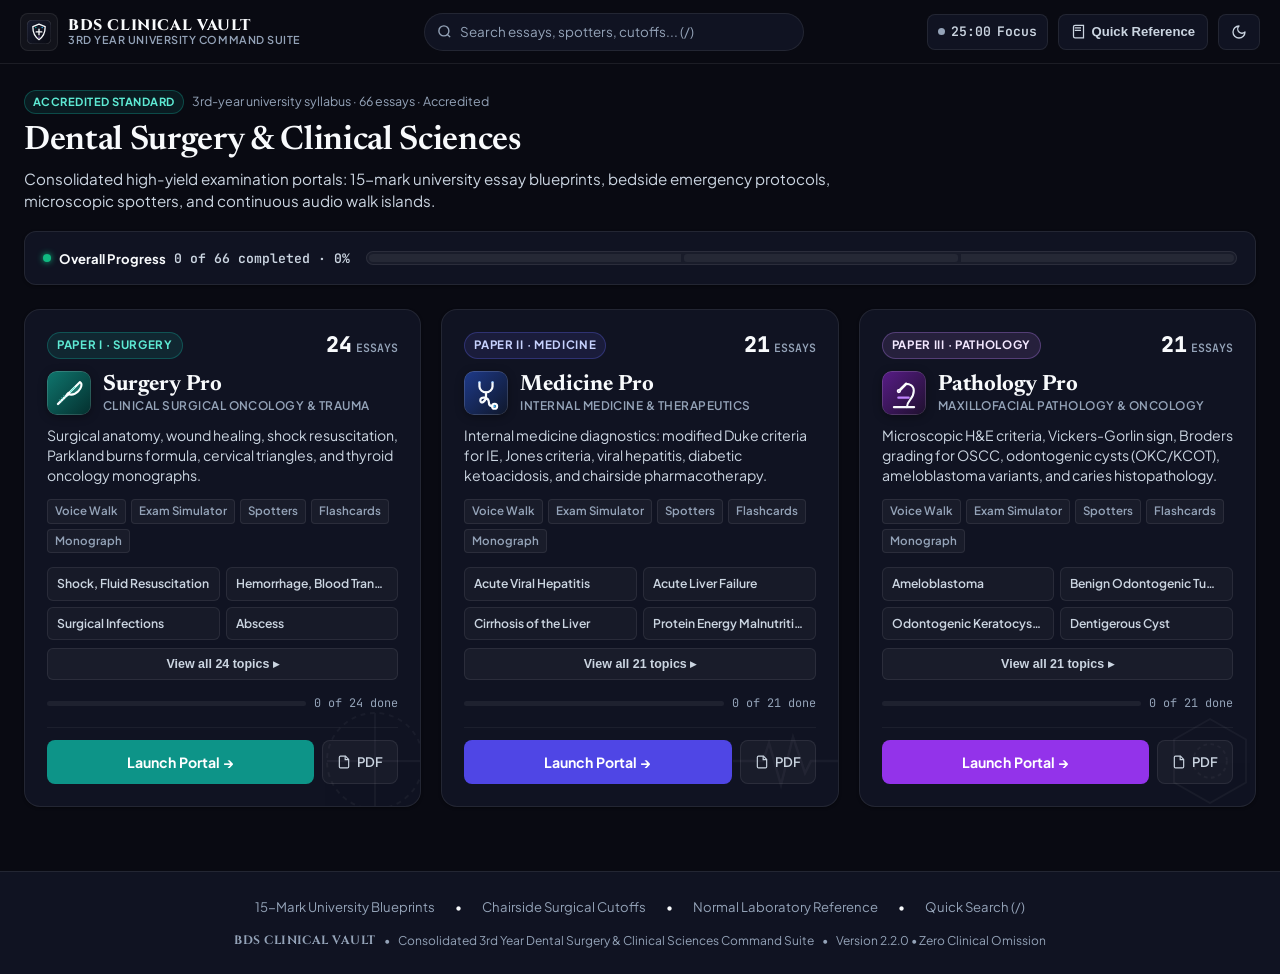
==== commit 223a59b0: "fix: align order of 15-mark blueprints, cutoffs, and norms between modal tabs and footer" ====
--- a/index.html
+++ b/index.html
@@ -2524,13 +2524,52 @@
                 <button class="nav-btn" onclick="toggleLabModal()" style="padding:6px 12px;">Close</button>
             </div>
             <div class="lab-modal-tabs">
-                <button class="lab-tab-btn active" id="labTabBtn-norm" onclick="switchLabTab('norm')">Normal Laboratory Reference</button>
+                <button class="lab-tab-btn active" id="labTabBtn-rubric" onclick="switchLabTab('rubric')">15-Mark University Blueprints</button>
                 <button class="lab-tab-btn" id="labTabBtn-cutoffs" onclick="switchLabTab('cutoffs')">Chairside Surgical Cutoffs</button>
-                <button class="lab-tab-btn" id="labTabBtn-rubric" onclick="switchLabTab('rubric')">15-Mark University Blueprints</button>
+                <button class="lab-tab-btn" id="labTabBtn-norm" onclick="switchLabTab('norm')">Normal Laboratory Reference</button>
             </div>
             <div class="lab-modal-body">
-                <!-- Tab 1: Normal Lab Norms -->
-                <div id="labTabContent-norm">
+                <!-- Tab 1: Re-homed 15-Mark University Rubrics -->
+                <div id="labTabContent-rubric">
+                    <div class="rubric-modal-wrap">
+                        <div class="rubric-segmented-bar">
+                            <button class="rubric-tab-btn active" id="rubricTabBtn-surgery" onclick="switchRubric('surgery')">Paper I: Surgery</button>
+                            <button class="rubric-tab-btn" id="rubricTabBtn-medicine" onclick="switchRubric('medicine')">Paper II: Medicine</button>
+                            <button class="rubric-tab-btn" id="rubricTabBtn-pathology" onclick="switchRubric('pathology')">Paper III: Pathology</button>
+                        </div>
+                        <p id="rubricDescText" style="font-size:0.86rem; color:var(--text-secondary); line-height:1.5;">
+                            General Surgery 15-mark essay structure: applied surgical anatomy, operative steps, surgical instruments, and postoperative complication protocols.
+                        </p>
+                        <div class="rubric-steps-grid" id="rubricGridContainer">
+                            <!-- Populated Dynamically by switchRubric() -->
+                        </div>
+                    </div>
+                </div>
+
+                <!-- Tab 2: Chairside Cutoffs -->
+                <div id="labTabContent-cutoffs" style="display: none;">
+                    <table class="data-table">
+                        <thead>
+                            <tr>
+                                <th>Clinical Parameter</th>
+                                <th>Safe Chairside Cutoff</th>
+                                <th>Action If Beyond Cutoff</th>
+                            </tr>
+                        </thead>
+                        <tbody>
+                            <tr><td><strong>Platelet Count</strong></td><td>&gt; 50,000 /mm³ (routine)<br>&gt; 80,000 /mm³ (major)</td><td>Postpone surgery; hematology consult; consider platelet transfusion</td></tr>
+                            <tr><td><strong>PT / INR</strong></td><td>&le; 2.5 – 3.0</td><td>Consult physician for anticoagulant tapering; local hemostatic agents</td></tr>
+                            <tr><td><strong>Fasting Blood Glucose</strong></td><td>&lt; 126 mg/dL (target &lt; 180 postprandial)</td><td>Risk of surgical wound infection; treat acute odontogenic infection first</td></tr>
+                            <tr><td><strong>Glycated Hb (HbA1c)</strong></td><td>&lt; 7.0% (moderately safe &lt; 8.0%)</td><td>Avoid elective major flaps if &gt; 8.5%; antimicrobial prophylaxis considered</td></tr>
+                            <tr><td><strong>Absolute Neutrophil Count (ANC)</strong></td><td>&gt; 1,000 /mm³</td><td>Antibiotic prophylaxis if 500–1,000; defer elective procedures if &lt; 500</td></tr>
+                            <tr><td><strong>Blood Pressure</strong></td><td>&lt; 160 / 100 mmHg</td><td>Stage 2 (&ge; 160/100): defer elective surgery; avoid high-dose adrenaline</td></tr>
+                            <tr><td><strong>Bleeding Time</strong></td><td>&lt; 10 minutes</td><td>Investigate for antiplatelet therapy (aspirin/clopidogrel) or vWD</td></tr>
+                        </tbody>
+                    </table>
+                </div>
+
+                <!-- Tab 3: Normal Lab Norms -->
+                <div id="labTabContent-norm" style="display: none;">
                     <table class="data-table">
                         <thead>
                             <tr>
@@ -2553,45 +2592,6 @@
                         </tbody>
                     </table>
                 </div>
-
-                <!-- Tab 2: Chairside Cutoffs -->
-                <div id="labTabContent-cutoffs" style="display: none;">
-                    <table class="data-table">
-                        <thead>
-                            <tr>
-                                <th>Clinical Parameter</th>
-                                <th>Safe Chairside Cutoff</th>
-                                <th>Action If Beyond Cutoff</th>
-                            </tr>
-                        </thead>
-                        <tbody>
-                            <tr><td><strong>Platelet Count</strong></td><td>&gt; 50,000 /mm³ (routine)<br>&gt; 80,000 /mm³ (major)</td><td>Postpone surgery; hematology consult; consider platelet transfusion</td></tr>
-                            <tr><td><strong>PT / INR</strong></td><td>&le; 2.5 – 3.0</td><td>Consult physician for anticoagulant tapering; local hemostatic agents</td></tr>
-                            <tr><td><strong>Fasting Blood Glucose</strong></td><td>&lt; 126 mg/dL (target &lt; 180 postprandial)</td><td>Risk of surgical wound infection; treat acute odontogenic infection first</td></tr>
-                            <tr><td><strong>Glycated Hb (HbA1c)</strong></td><td>&lt; 7.0% (moderately safe &lt; 8.0%)</td><td>Avoid elective major flaps if &gt; 8.5%; antimicrobial prophylaxis considered</td></tr>
-                            <tr><td><strong>Absolute Neutrophil Count (ANC)</strong></td><td>&gt; 1,000 /mm³</td><td>Antibiotic prophylaxis if 500–1,000; defer elective procedures if &lt; 500</td></tr>
-                            <tr><td><strong>Blood Pressure</strong></td><td>&lt; 160 / 100 mmHg</td><td>Stage 2 (&ge; 160/100): defer elective surgery; avoid high-dose adrenaline</td></tr>
-                            <tr><td><strong>Bleeding Time</strong></td><td>&lt; 10 minutes</td><td>Investigate for antiplatelet therapy (aspirin/clopidogrel) or vWD</td></tr>
-                        </tbody>
-                    </table>
-                </div>
-
-                <!-- Tab 3: Re-homed 15-Mark University Rubrics -->
-                <div id="labTabContent-rubric" style="display: none;">
-                    <div class="rubric-modal-wrap">
-                        <div class="rubric-segmented-bar">
-                            <button class="rubric-tab-btn active" id="rubricTabBtn-surgery" onclick="switchRubric('surgery')">Paper I: Surgery</button>
-                            <button class="rubric-tab-btn" id="rubricTabBtn-medicine" onclick="switchRubric('medicine')">Paper II: Medicine</button>
-                            <button class="rubric-tab-btn" id="rubricTabBtn-pathology" onclick="switchRubric('pathology')">Paper III: Pathology</button>
-                        </div>
-                        <p id="rubricDescText" style="font-size:0.86rem; color:var(--text-secondary); line-height:1.5;">
-                            General Surgery 15-mark essay structure: applied surgical anatomy, operative steps, surgical instruments, and postoperative complication protocols.
-                        </p>
-                        <div class="rubric-steps-grid" id="rubricGridContainer">
-                            <!-- Populated Dynamically by switchRubric() -->
-                        </div>
-                    </div>
-                </div>
             </div>
         </div>
     </div>
@@ -2604,7 +2604,7 @@
                 <span>•</span>
                 <a href="javascript:void(0)" class="footer-link" onclick="toggleLabModal('cutoffs')">Chairside Surgical Cutoffs</a>
                 <span>•</span>
-                <a href="javascript:void(0)" class="footer-link" onclick="toggleLabModal('norm')">Laboratory Reference Norms</a>
+                <a href="javascript:void(0)" class="footer-link" onclick="toggleLabModal('norm')">Normal Laboratory Reference</a>
                 <span>•</span>
                 <a href="javascript:void(0)" class="footer-link" onclick="focusHubSearch()">Quick Search (/)</a>
             </div>
@@ -3311,7 +3311,7 @@
             }
         }
 
-        function toggleLabModal(defaultTab = 'norm') {
+        function toggleLabModal(defaultTab = 'rubric') {
             const modal = document.getElementById('labModal');
             if (!modal) return;
             const isOpen = modal.classList.contains('open');
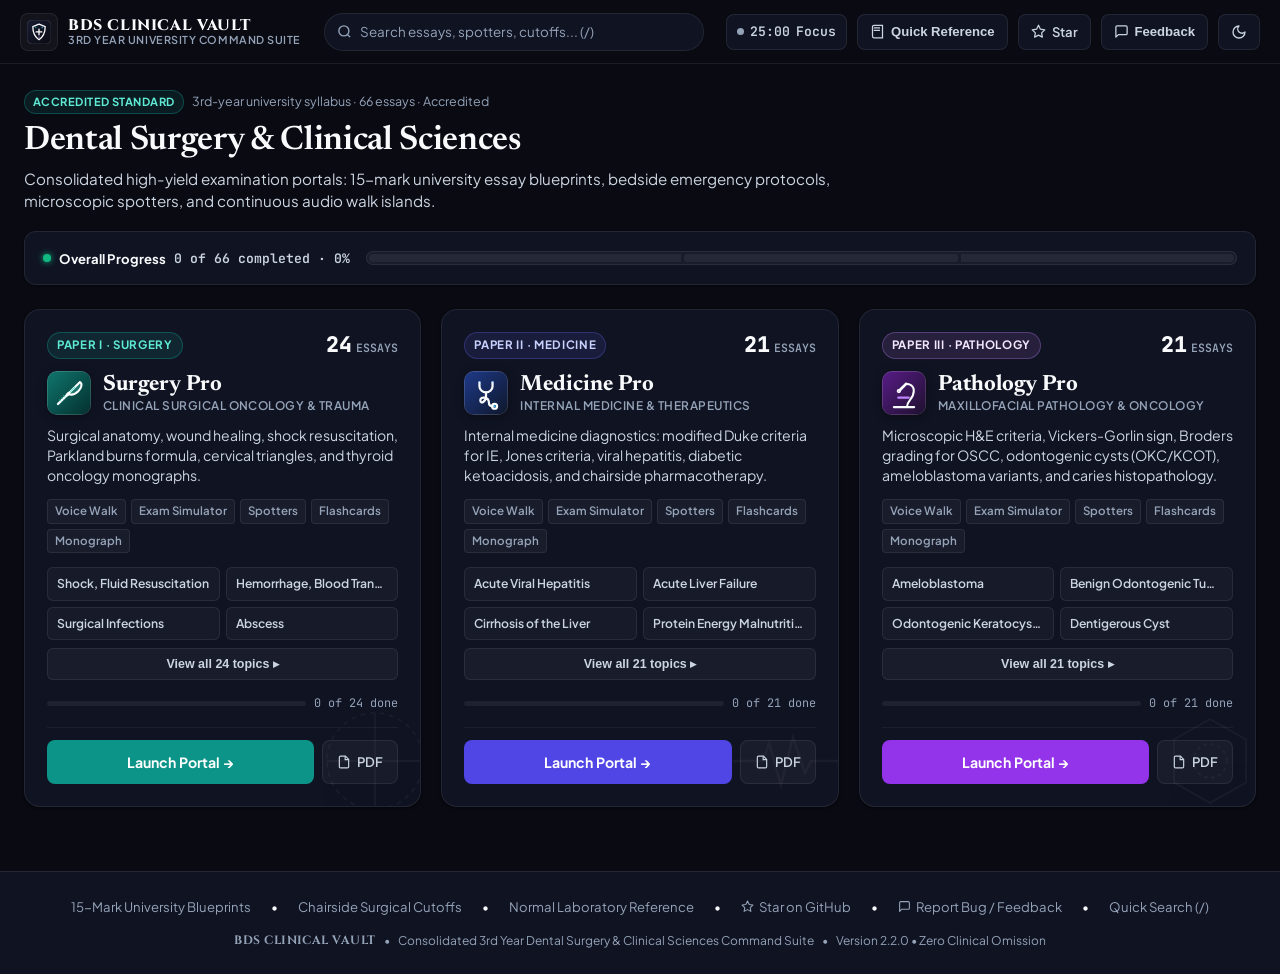
==== commit 7b22c877: "feat: add GitHub star shortcut and standardized feedback bug report modal with auto diagnostics" ====
--- a/index.html
+++ b/index.html
@@ -1816,7 +1816,9 @@
                 display: flex;
                 gap: 6px;
             }
-            [data-testid="quick-reference"] span {
+            [data-testid="quick-reference"] span,
+            [data-testid="star-vault"] span,
+            [data-testid="feedback-btn"] span {
                 display: none;
             }
             .timer-nav-pill #navTimerStateText {
@@ -2035,6 +2037,251 @@
             .preview-bubbles-grid {
                 grid-template-columns: 1fr;
             }
+        }
+
+        /* Star button and feedback link styling */
+        .star-nav-btn:hover {
+            border-color: rgba(245, 158, 11, 0.45);
+            color: #fcd34d;
+        }
+        .footer-link.star-link:hover {
+            color: #fcd34d;
+        }
+
+        /* Feedback & Bug Report Modal (Hub Embedded) */
+        .bds-feedback-modal-overlay {
+            position: fixed;
+            inset: 0;
+            background: rgba(0, 0, 0, 0.78);
+            backdrop-filter: blur(4px);
+            -webkit-backdrop-filter: blur(4px);
+            z-index: 2500;
+            display: none;
+            align-items: center;
+            justify-content: center;
+            padding: 16px;
+            box-sizing: border-box;
+            animation: bdsFeedbackFadeIn 0.2s cubic-bezier(0.16, 1, 0.3, 1);
+        }
+        .bds-feedback-modal-overlay.open {
+            display: flex;
+        }
+        @keyframes bdsFeedbackFadeIn {
+            from { opacity: 0; transform: scale(0.98); }
+            to { opacity: 1; transform: scale(1); }
+        }
+        .bds-feedback-modal-card {
+            background: var(--bg-surface-elevated, #161a2e);
+            border: 1px solid var(--border-strong, rgba(255, 255, 255, 0.18));
+            border-radius: var(--radius-lg, 16px);
+            max-width: 620px;
+            width: 100%;
+            max-height: 90vh;
+            max-height: 90dvh;
+            display: flex;
+            flex-direction: column;
+            box-shadow: 0 24px 60px rgba(0, 0, 0, 0.85);
+            color: var(--text-primary, #f8fafc);
+            overflow: hidden;
+            box-sizing: border-box;
+        }
+        .bds-feedback-header {
+            padding: 18px 20px 14px 20px;
+            border-bottom: 1px solid var(--border-color, rgba(255, 255, 255, 0.08));
+            display: flex;
+            align-items: flex-start;
+            justify-content: space-between;
+            gap: 12px;
+            flex-shrink: 0;
+        }
+        .bds-feedback-title-wrap {
+            display: flex;
+            flex-direction: column;
+            gap: 4px;
+        }
+        .bds-feedback-title {
+            font-size: 1.12rem;
+            font-weight: 700;
+            color: var(--text-primary);
+            display: flex;
+            align-items: center;
+            gap: 8px;
+        }
+        .bds-feedback-sub {
+            font-size: 0.80rem;
+            color: var(--text-muted);
+            line-height: 1.45;
+        }
+        .bds-feedback-close {
+            background: rgba(255, 255, 255, 0.06);
+            border: 1px solid var(--border-color);
+            border-radius: 50%;
+            width: 32px;
+            height: 32px;
+            display: flex;
+            align-items: center;
+            justify-content: center;
+            color: var(--text-secondary);
+            cursor: pointer;
+            transition: all 0.15s ease;
+            flex-shrink: 0;
+        }
+        .bds-feedback-close:hover {
+            background: rgba(255, 255, 255, 0.14);
+            color: var(--text-primary);
+        }
+        .bds-feedback-body {
+            padding: 18px 20px;
+            overflow-y: auto;
+            flex: 1;
+            display: flex;
+            flex-direction: column;
+            gap: 16px;
+            box-sizing: border-box;
+        }
+        .bds-contact-card {
+            background: rgba(0, 0, 0, 0.25);
+            border: 1px solid var(--border-color);
+            border-radius: var(--radius-md);
+            padding: 14px 16px;
+            display: flex;
+            align-items: center;
+            justify-content: space-between;
+            flex-wrap: wrap;
+            gap: 12px;
+        }
+        .bds-contact-meta {
+            display: flex;
+            align-items: center;
+            gap: 12px;
+        }
+        .bds-contact-icon {
+            width: 38px;
+            height: 38px;
+            border-radius: 8px;
+            background: rgba(99, 102, 241, 0.14);
+            border: 1px solid rgba(99, 102, 241, 0.30);
+            color: #818cf8;
+            display: flex;
+            align-items: center;
+            justify-content: center;
+            flex-shrink: 0;
+        }
+        .bds-contact-details {
+            display: flex;
+            flex-direction: column;
+            gap: 2px;
+        }
+        .bds-contact-label {
+            font-size: 0.68rem;
+            text-transform: uppercase;
+            font-weight: 700;
+            color: var(--text-muted);
+            letter-spacing: 0.05em;
+        }
+        .bds-contact-email {
+            font-family: var(--font-mono, monospace);
+            font-size: 0.90rem;
+            font-weight: 700;
+            color: var(--text-primary);
+            text-decoration: none;
+        }
+        .bds-contact-actions {
+            display: flex;
+            align-items: center;
+            gap: 8px;
+            flex-wrap: wrap;
+        }
+        .bds-btn-pill {
+            display: inline-flex;
+            align-items: center;
+            gap: 6px;
+            padding: 7px 13px;
+            border-radius: var(--radius-sm);
+            font-size: 0.78rem;
+            font-weight: 600;
+            cursor: pointer;
+            transition: all 0.15s ease;
+            border: 1px solid var(--border-color);
+            background: rgba(255, 255, 255, 0.05);
+            color: var(--text-secondary);
+            text-decoration: none;
+            white-space: nowrap;
+        }
+        .bds-btn-pill:hover {
+            background: rgba(255, 255, 255, 0.1);
+            color: var(--text-primary);
+            border-color: var(--border-strong);
+        }
+        .bds-btn-pill.primary {
+            background: #4f46e5;
+            border-color: #6366f1;
+            color: #ffffff !important;
+            font-weight: 700;
+        }
+        .bds-btn-pill.primary:hover {
+            background: #4338ca;
+            box-shadow: 0 0 12px rgba(99, 102, 241, 0.4);
+        }
+        .bds-template-section {
+            display: flex;
+            flex-direction: column;
+            gap: 8px;
+        }
+        .bds-template-header {
+            display: flex;
+            align-items: center;
+            justify-content: space-between;
+            gap: 8px;
+            flex-wrap: wrap;
+        }
+        .bds-template-label {
+            font-size: 0.76rem;
+            font-weight: 700;
+            text-transform: uppercase;
+            letter-spacing: 0.04em;
+            color: var(--text-muted);
+        }
+        .bds-template-box {
+            background: #090a12;
+            border: 1px solid var(--border-color);
+            border-radius: var(--radius-md);
+            padding: 12px 14px;
+            font-family: var(--font-mono, monospace);
+            font-size: 0.75rem;
+            line-height: 1.55;
+            color: var(--text-secondary);
+            max-height: 220px;
+            overflow-y: auto;
+            white-space: pre-wrap;
+            word-break: break-word;
+            user-select: all;
+        }
+        .bds-feedback-footer {
+            padding: 12px 20px;
+            border-top: 1px solid var(--border-color);
+            background: rgba(0, 0, 0, 0.18);
+            display: flex;
+            align-items: center;
+            justify-content: space-between;
+            flex-wrap: wrap;
+            gap: 10px;
+            flex-shrink: 0;
+        }
+        .bds-github-star-hint {
+            display: flex;
+            align-items: center;
+            gap: 6px;
+            font-size: 0.76rem;
+            color: var(--text-muted);
+        }
+        .bds-github-star-hint a {
+            color: #fcd34d;
+            text-decoration: none;
+            font-weight: 600;
+        }
+        .bds-github-star-hint a:hover {
+            text-decoration: underline;
         }
 
         /* Respect Reduced Motion */
@@ -2098,6 +2345,18 @@
             <button class="nav-btn" data-testid="quick-reference" onclick="toggleLabModal('norm')" title="Quick Reference &amp; Clinical Safety Margins">
                 <svg width="15" height="15" viewBox="0 0 24 24" fill="none" stroke="currentColor" stroke-width="2"><path d="M4 19.5v-15A2.5 2.5 0 0 1 6.5 2H20v20H6.5a2.5 2.5 0 0 1-2.5-2.5Z"/><path d="M6 6h10M6 10h10"/></svg>
                 <span>Quick Reference</span>
+            </button>
+
+            <!-- Star BDS Vault -->
+            <a href="https://github.com/Krrish41/bds-vault" target="_blank" rel="noopener" class="nav-btn star-nav-btn" data-testid="star-vault" title="Star BDS Clinical Vault on GitHub">
+                <svg width="15" height="15" viewBox="0 0 24 24" fill="none" stroke="currentColor" stroke-width="2" stroke-linecap="round" stroke-linejoin="round" aria-hidden="true"><polygon points="12 2 15.09 8.26 22 9.27 17 14.14 18.18 21.02 12 17.77 5.82 21.02 7 14.14 2 9.27 8.91 8.26 12 2"/></svg>
+                <span>Star</span>
+            </a>
+
+            <!-- Feedback / Bug Report -->
+            <button type="button" class="nav-btn" data-testid="feedback-btn" onclick="openFeedbackModal()" title="Report Bug or Send Feedback">
+                <svg width="15" height="15" viewBox="0 0 24 24" fill="none" stroke="currentColor" stroke-width="2" stroke-linecap="round" stroke-linejoin="round" aria-hidden="true"><path d="M21 15a2 2 0 0 1-2 2H7l-4 4V5a2 2 0 0 1 2-2h14a2 2 0 0 1 2 2z"/></svg>
+                <span>Feedback</span>
             </button>
 
             <!-- Theme Toggle -->
@@ -2141,6 +2400,18 @@
             <button type="button" class="overflow-action-row" onclick="closeHubOverflow(); toggleLabModal('norm')">
                 <svg width="18" height="18" viewBox="0 0 24 24" fill="none" stroke="currentColor" stroke-width="2"><path d="M4 19.5v-15A2.5 2.5 0 0 1 6.5 2H20v20H6.5a2.5 2.5 0 0 1-2.5-2.5Z"/><path d="M6 6h10M6 10h10"/></svg>
                 <span>Quick Reference &amp; Lab Norms</span>
+            </button>
+
+            <!-- Star on GitHub Action -->
+            <a href="https://github.com/Krrish41/bds-vault" class="overflow-action-row" target="_blank" rel="noopener">
+                <svg width="18" height="18" viewBox="0 0 24 24" fill="none" stroke="currentColor" stroke-width="2" stroke-linecap="round" stroke-linejoin="round" aria-hidden="true"><polygon points="12 2 15.09 8.26 22 9.27 17 14.14 18.18 21.02 12 17.77 5.82 21.02 7 14.14 2 9.27 8.91 8.26 12 2"/></svg>
+                <span>Star BDS Vault on GitHub</span>
+            </a>
+
+            <!-- Report Bug / Feedback Action -->
+            <button type="button" class="overflow-action-row" onclick="closeHubOverflow(); openFeedbackModal()">
+                <svg width="18" height="18" viewBox="0 0 24 24" fill="none" stroke="currentColor" stroke-width="2" stroke-linecap="round" stroke-linejoin="round" aria-hidden="true"><path d="M21 15a2 2 0 0 1-2 2H7l-4 4V5a2 2 0 0 1 2-2h14a2 2 0 0 1 2 2z"/></svg>
+                <span>Report Bug / Feedback</span>
             </button>
 
             <!-- Theme Toggle Action -->
@@ -2605,6 +2876,16 @@
                 <a href="javascript:void(0)" class="footer-link" onclick="toggleLabModal('cutoffs')">Chairside Surgical Cutoffs</a>
                 <span>•</span>
                 <a href="javascript:void(0)" class="footer-link" onclick="toggleLabModal('norm')">Normal Laboratory Reference</a>
+                <span>•</span>
+                <a href="https://github.com/Krrish41/bds-vault" target="_blank" rel="noopener" class="footer-link star-link" style="display:inline-flex; align-items:center; gap:5px;">
+                    <svg width="13" height="13" viewBox="0 0 24 24" fill="none" stroke="currentColor" stroke-width="2" stroke-linecap="round" stroke-linejoin="round" aria-hidden="true"><polygon points="12 2 15.09 8.26 22 9.27 17 14.14 18.18 21.02 12 17.77 5.82 21.02 7 14.14 2 9.27 8.91 8.26 12 2"/></svg>
+                    <span>Star on GitHub</span>
+                </a>
+                <span>•</span>
+                <a href="javascript:void(0)" class="footer-link" onclick="openFeedbackModal()" style="display:inline-flex; align-items:center; gap:5px;">
+                    <svg width="13" height="13" viewBox="0 0 24 24" fill="none" stroke="currentColor" stroke-width="2" stroke-linecap="round" stroke-linejoin="round" aria-hidden="true"><path d="M21 15a2 2 0 0 1-2 2H7l-4 4V5a2 2 0 0 1 2-2h14a2 2 0 0 1 2 2z"/></svg>
+                    <span>Report Bug / Feedback</span>
+                </a>
                 <span>•</span>
                 <a href="javascript:void(0)" class="footer-link" onclick="focusHubSearch()">Quick Search (/)</a>
             </div>
@@ -3226,21 +3507,25 @@
             const startBtn = document.getElementById('overflowTimerStartBtn');
             const overBtn = document.getElementById('hubOverflowBtn');
 
-            const m = Math.floor(state.remaining / 60);
-            const s = state.remaining % 60;
+            const rem = typeof state.remainingSeconds === 'number' ? state.remainingSeconds : (typeof state.remaining === 'number' ? state.remaining : 25 * 60);
+            const total = (state.durationMinutes ? state.durationMinutes * 60 : (state.total || 25 * 60));
+            const isRunning = state.status === 'running' || !!state.isRunning;
+
+            const m = Math.floor(rem / 60);
+            const s = rem % 60;
             const str = `${String(m).padStart(2, '0')}:${String(s).padStart(2, '0')}`;
             if (digitsEl) digitsEl.textContent = str;
-            if (stateEl) stateEl.textContent = state.isRunning ? 'Running' : (state.remaining === state.total ? `${Math.round(state.total/60)}m Preset` : 'Paused');
+            if (stateEl) stateEl.textContent = isRunning ? 'Running' : (rem === total ? `${Math.round(total / 60)}m Preset` : 'Paused');
             if (startBtn) {
-                startBtn.textContent = state.isRunning ? 'Pause Focus' : 'Start Focus';
-                if (state.isRunning) {
+                startBtn.textContent = isRunning ? 'Pause Focus' : 'Start Focus';
+                if (isRunning) {
                     startBtn.style.background = 'var(--accent-amber, #f59e0b)';
                 } else {
                     startBtn.style.background = 'var(--accent-emerald, #10b981)';
                 }
             }
             if (overBtn) {
-                if (state.isRunning) overBtn.classList.add('running');
+                if (isRunning) overBtn.classList.add('running');
                 else overBtn.classList.remove('running');
             }
         }
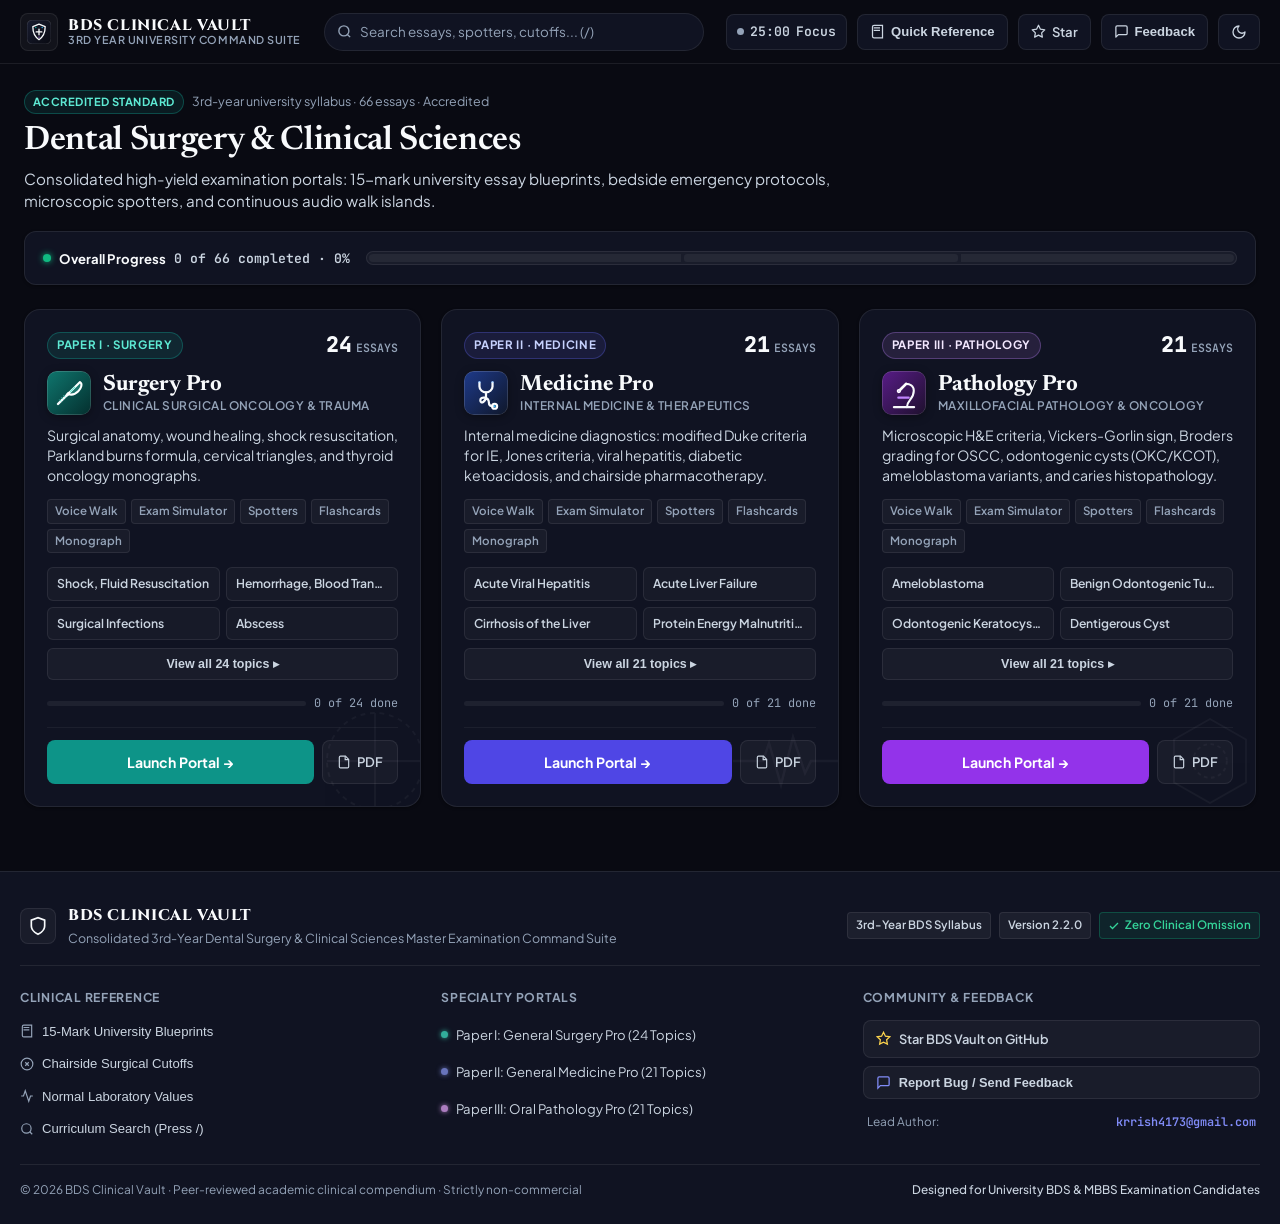
==== commit 91f07f43: "fix(hub): eliminate mobile viewport cutoff, anchor mobile header tools, and restructure footer into " ====
--- a/index.html
+++ b/index.html
@@ -4,7 +4,8 @@
     <meta charset="UTF-8">
     <meta name="viewport" content="width=device-width, initial-scale=1.0, viewport-fit=cover">
     <meta name="description" content="BDS Clinical Vault — 3rd Year BDS University Examination Compendium & Clinical Command Suite for General Surgery, General Medicine, and Oral Pathology.">
-    <meta name="theme-color" content="#090a12">
+    <meta name="color-scheme" content="light dark">
+    <meta name="theme-color" content="#090a12" id="metaThemeColor">
     <title>BDS Clinical Vault — 3rd Year University Examination Command Suite</title>
     
     <!-- PWA & Device Support -->
@@ -17,13 +18,21 @@
     <link rel="preconnect" href="https://fonts.gstatic.com" crossorigin>
     <link href="https://fonts.googleapis.com/css2?family=Cinzel:wght@600;700;800&family=JetBrains+Mono:wght@400;500;600;700&family=Newsreader:ital,opsz,wght@0,6..72,400;0,6..72,600;0,6..72,700;1,6..72,400&family=Plus+Jakarta+Sans:wght@400;500;600;700;800&display=swap" rel="stylesheet">
 
-    <!-- Zero-Flash Pre-Paint Script -->
     <script>
         (function() {
-            var saved = localStorage.getItem('bds_hub_theme') || localStorage.getItem('bds_theme') || 'dark';
+            var saved = localStorage.getItem('bds_vault_theme') || localStorage.getItem('bds.theme') || localStorage.getItem('bds_hub_theme') || 'dark';
             document.documentElement.setAttribute('data-theme', saved);
+            if (saved === 'light') {
+                document.documentElement.classList.add('light');
+                document.documentElement.classList.remove('dark');
+            } else {
+                document.documentElement.classList.add('dark');
+                document.documentElement.classList.remove('light');
+            }
             document.documentElement.style.backgroundColor = saved === 'light' ? '#f8fafc' : '#090a12';
             document.documentElement.style.colorScheme = saved;
+            var metaTheme = document.getElementById('metaThemeColor');
+            if (metaTheme) metaTheme.setAttribute('content', saved === 'light' ? '#f8fafc' : '#090a12');
         })();
     </script>
 
@@ -142,6 +151,9 @@
             scroll-behavior: smooth;
             background-color: var(--bg-base);
             color-scheme: dark;
+            overflow-x: hidden;
+            max-width: 100vw;
+            width: 100%;
         }
         [data-theme="light"], body.light {
             color-scheme: light;
@@ -184,6 +196,7 @@
             display: flex;
             flex-direction: column;
             overflow-x: hidden;
+            max-width: 100vw;
             width: 100%;
             -webkit-font-smoothing: antialiased;
         }
@@ -369,6 +382,9 @@
         }
 
         /* Mobile Trigger Buttons (<768px) */
+        .mobile-actions-wrap {
+            display: none;
+        }
         .mobile-search-btn,
         .mobile-overflow-btn {
             display: none;
@@ -1732,46 +1748,254 @@
 
 
         /* =============================================================
-           9. COMPACT FOOTER WITH QUICK-REFERENCE SHORTCUTS
+           9. STRUCTURED PROFESSIONAL FOOTER & QUICK REFERENCES
            ============================================================= */
         .hub-footer {
             border-top: 1px solid var(--border-color);
             background: var(--bg-surface);
-            padding: 24px;
+            padding: 32px 20px 24px 20px;
             margin-top: auto;
+            width: 100%;
+            max-width: 100vw;
+            box-sizing: border-box;
         }
         .footer-inner {
             max-width: 1400px;
             margin: 0 auto;
             display: flex;
             flex-direction: column;
+            gap: 22px;
+            width: 100%;
+            box-sizing: border-box;
+        }
+
+        /* Top Brand & Purpose Row */
+        .footer-brand-block {
+            display: flex;
+            align-items: center;
+            justify-content: space-between;
+            flex-wrap: wrap;
             gap: 14px;
-        }
-        .footer-links-row {
+            padding-bottom: 18px;
+            border-bottom: 1px solid var(--border-color);
+        }
+        .footer-brand-header {
+            display: flex;
+            align-items: center;
+            gap: 12px;
+            min-width: 0;
+        }
+        .footer-brand-logo {
+            width: 36px;
+            height: 36px;
+            border-radius: var(--radius-sm);
+            border: 1px solid var(--border-color);
+            background: rgba(255, 255, 255, 0.04);
             display: flex;
             align-items: center;
             justify-content: center;
-            gap: 20px;
+            flex-shrink: 0;
+            color: var(--text-primary);
+        }
+        .footer-brand-logo svg {
+            width: 20px;
+            height: 20px;
+        }
+        .footer-brand-text {
+            display: flex;
+            flex-direction: column;
+            gap: 2px;
+            min-width: 0;
+        }
+        .footer-brand-title {
+            font-size: 0.96rem;
+            font-weight: 800;
+            letter-spacing: 0.04em;
+            color: var(--text-primary);
+        }
+        .footer-brand-tagline {
+            font-size: 0.78rem;
+            color: var(--text-muted);
+            line-height: 1.35;
+        }
+        .footer-badges-row {
+            display: flex;
+            align-items: center;
+            gap: 8px;
             flex-wrap: wrap;
+        }
+        .footer-badge {
+            font-size: 0.72rem;
+            font-weight: 600;
+            padding: 3px 8px;
+            border-radius: 4px;
+            background: rgba(255, 255, 255, 0.05);
+            border: 1px solid var(--border-color);
+            color: var(--text-secondary);
+            display: inline-flex;
+            align-items: center;
+            gap: 5px;
+        }
+        .footer-badge.verified-badge {
+            background: rgba(16, 185, 129, 0.10);
+            border-color: rgba(16, 185, 129, 0.28);
+            color: #34d399;
+        }
+
+        /* 3-Column Navigation Grid */
+        .footer-grid {
+            display: grid;
+            grid-template-columns: repeat(3, minmax(0, 1fr));
+            gap: 24px;
+            width: 100%;
+            box-sizing: border-box;
+        }
+        .footer-col {
+            display: flex;
+            flex-direction: column;
+            gap: 12px;
+            min-width: 0;
+        }
+        .footer-col-heading {
+            font-size: 0.76rem;
+            font-weight: 700;
+            text-transform: uppercase;
+            letter-spacing: 0.06em;
+            color: var(--text-muted);
+            margin: 0;
+        }
+        .footer-links-list {
+            list-style: none;
+            padding: 0;
+            margin: 0;
+            display: flex;
+            flex-direction: column;
+            gap: 8px;
+        }
+        .footer-link-btn {
+            display: inline-flex;
+            align-items: center;
+            gap: 8px;
+            background: none;
+            border: none;
+            padding: 4px 0;
             font-size: 0.82rem;
-        }
-        .footer-link {
+            color: var(--text-secondary);
+            text-decoration: none;
+            cursor: pointer;
+            text-align: left;
+            transition: color 0.15s ease, transform 0.15s ease;
+            max-width: 100%;
+        }
+        .footer-link-btn:hover {
+            color: var(--text-primary);
+            transform: translateX(2px);
+        }
+        .footer-link-btn svg {
+            color: var(--text-muted);
+            flex-shrink: 0;
+            transition: color 0.15s ease;
+        }
+        .footer-link-btn:hover svg {
+            color: var(--accent-emerald);
+        }
+        .footer-link-dot {
+            width: 7px;
+            height: 7px;
+            border-radius: 50%;
+            flex-shrink: 0;
+        }
+        .footer-link-dot.surgery-dot { background: var(--surgery-accent); box-shadow: 0 0 5px var(--surgery-accent); }
+        .footer-link-dot.medicine-dot { background: var(--medicine-accent); box-shadow: 0 0 5px var(--medicine-accent); }
+        .footer-link-dot.pathology-dot { background: var(--pathology-accent); box-shadow: 0 0 5px var(--pathology-accent); }
+
+        /* Actions Group */
+        .footer-actions-group {
+            display: flex;
+            flex-direction: column;
+            gap: 8px;
+            width: 100%;
+        }
+        .footer-action-pill {
+            display: inline-flex;
+            align-items: center;
+            gap: 8px;
+            padding: 8px 12px;
+            border-radius: var(--radius-sm);
+            font-size: 0.80rem;
+            font-weight: 600;
+            text-decoration: none;
+            cursor: pointer;
+            border: 1px solid var(--border-color);
+            background: rgba(255, 255, 255, 0.04);
+            color: var(--text-secondary);
+            transition: all 0.15s ease;
+            width: 100%;
+            box-sizing: border-box;
+            text-align: left;
+        }
+        .footer-action-pill:hover {
+            background: rgba(255, 255, 255, 0.08);
+            border-color: var(--border-strong);
+            color: var(--text-primary);
+        }
+        .footer-action-pill.star-pill:hover {
+            border-color: rgba(251, 191, 36, 0.4);
+            color: #fcd34d;
+            box-shadow: 0 0 12px rgba(251, 191, 36, 0.15);
+        }
+        .footer-action-pill.star-pill svg {
+            color: #fcd34d;
+            flex-shrink: 0;
+        }
+        .footer-action-pill.feedback-pill:hover {
+            border-color: rgba(99, 102, 241, 0.4);
+            color: #a5b4fc;
+            box-shadow: 0 0 12px rgba(99, 102, 241, 0.15);
+        }
+        .footer-action-pill.feedback-pill svg {
+            color: #818cf8;
+            flex-shrink: 0;
+        }
+        .footer-contact-row {
+            display: flex;
+            align-items: center;
+            justify-content: space-between;
+            gap: 6px;
+            padding: 6px 4px;
+            font-size: 0.74rem;
             color: var(--text-muted);
             text-decoration: none;
-            transition: color 0.15s ease;
-        }
-        .footer-link:hover {
+            flex-wrap: wrap;
+        }
+        .footer-contact-row:hover {
             color: var(--text-primary);
         }
-        .footer-meta-row {
-            display: flex;
-            align-items: center;
-            justify-content: center;
-            text-align: center;
+        .footer-contact-email {
+            color: #818cf8;
+            font-weight: 600;
+        }
+
+        /* Bottom Copyright / Accreditation */
+        .footer-bottom-bar {
+            display: flex;
+            align-items: center;
+            justify-content: space-between;
+            flex-wrap: wrap;
             gap: 8px;
-            font-size: 0.75rem;
+            padding-top: 16px;
+            border-top: 1px solid var(--border-color);
+            font-size: 0.74rem;
             color: var(--text-muted);
-            flex-wrap: wrap;
+            width: 100%;
+            box-sizing: border-box;
+        }
+        .footer-copy {
+            line-height: 1.4;
+        }
+        .footer-accreditation {
+            color: var(--text-secondary);
+            font-weight: 500;
         }
 
         /* =============================================================
@@ -1845,10 +2069,11 @@
                 min-width: 0;
             }
             .brand-wordmark {
-                font-size: 1.05rem;
+                font-size: 0.95rem;
                 white-space: nowrap;
                 overflow: hidden;
                 text-overflow: ellipsis;
+                max-width: 160px;
             }
             .brand-sub {
                 display: none;
@@ -1858,6 +2083,13 @@
             }
             .header-right-tools {
                 display: none;
+            }
+            .mobile-actions-wrap {
+                display: flex;
+                align-items: center;
+                gap: 8px;
+                flex-shrink: 0;
+                margin-left: auto;
             }
             .mobile-search-btn,
             .mobile-overflow-btn {
@@ -1866,6 +2098,7 @@
 
             /* Search Expanded Mode on Mobile */
             .header-solid.search-expanded .brand-link,
+            .header-solid.search-expanded .mobile-actions-wrap,
             .header-solid.search-expanded .mobile-search-btn,
             .header-solid.search-expanded .mobile-overflow-btn {
                 display: none !important;
@@ -1964,16 +2197,48 @@
 
             /* Topic preview bubbles on phones: exactly 2 bubbles */
             .preview-bubbles-grid {
-                grid-template-columns: 1fr 1fr;
+                grid-template-columns: repeat(2, minmax(0, 1fr));
                 gap: 6px;
+                width: 100%;
             }
             .preview-bubbles-grid .preview-bubble:nth-child(n+3) {
                 display: none;
+            }
+            .preview-bubble {
+                min-width: 0;
+                max-width: 100%;
+                box-sizing: border-box;
+                overflow: hidden;
+                text-overflow: ellipsis;
+                white-space: nowrap;
             }
 
             /* Minimum 12px text across mobile cards */
             .card-paper-tag, .card-specialty-sub, .feature-chip, .preview-bubble, .essay-count-label {
                 font-size: 0.75rem; /* 12px */
+            }
+
+            /* Mobile Footer Adjustments */
+            .hub-footer {
+                padding: 24px 14px 20px 14px;
+            }
+            .footer-brand-block {
+                flex-direction: column;
+                align-items: flex-start;
+                gap: 12px;
+            }
+            .footer-grid {
+                grid-template-columns: minmax(0, 1fr);
+                gap: 20px;
+            }
+            .footer-bottom-bar {
+                flex-direction: column;
+                align-items: flex-start;
+                gap: 6px;
+            }
+            .footer-link-btn {
+                padding: 6px 0;
+                font-size: 0.84rem;
             }
         }
 
@@ -1994,8 +2259,8 @@
         /* Bottom Sheet for <480px */
         @media (max-width: 479px) {
             .brand-wordmark {
-                max-width: 150px;
-                font-size: 0.98rem;
+                max-width: 135px;
+                font-size: 0.90rem;
             }
             .hub-overflow-menu {
                 position: fixed;
@@ -2018,16 +2283,19 @@
                 padding: 0 10px;
             }
             .brand-wordmark {
-                max-width: 110px;
-                font-size: 0.88rem;
+                max-width: 100px;
+                font-size: 0.82rem;
             }
             .brand-logo-tile {
                 width: 32px;
                 height: 32px;
             }
+            .mobile-actions-wrap {
+                gap: 6px;
+            }
             .mobile-search-btn, .mobile-overflow-btn {
-                width: 40px;
-                height: 40px;
+                width: 38px;
+                height: 38px;
             }
             .progress-strip-left {
                 flex-direction: column;
@@ -2035,7 +2303,7 @@
                 gap: 2px;
             }
             .preview-bubbles-grid {
-                grid-template-columns: 1fr;
+                grid-template-columns: minmax(0, 1fr);
             }
         }
 
@@ -2366,13 +2634,15 @@
         </div>
 
         <!-- Mobile Action Buttons (<768px) -->
-        <button type="button" class="mobile-search-btn" id="hubSearchIconBtn" onclick="openMobileSearch()" aria-label="Open search">
-            <svg width="18" height="18" viewBox="0 0 24 24" fill="none" stroke="currentColor" stroke-width="2.2"><circle cx="11" cy="11" r="8"/><path d="m21 21-4.3-4.3"/></svg>
-        </button>
-        <button type="button" class="mobile-overflow-btn" id="hubOverflowBtn" onclick="toggleHubOverflow(event)" aria-label="Open menu" aria-haspopup="dialog" aria-expanded="false">
-            <span class="overflow-timer-dot" id="overflowTimerDot"></span>
-            <svg width="20" height="20" viewBox="0 0 24 24" fill="currentColor"><circle cx="5" cy="12" r="2"/><circle cx="12" cy="12" r="2"/><circle cx="19" cy="12" r="2"/></svg>
-        </button>
+        <div class="mobile-actions-wrap" id="hubMobileActionsWrap">
+            <button type="button" class="mobile-search-btn" id="hubSearchIconBtn" onclick="openMobileSearch()" aria-label="Open search">
+                <svg width="18" height="18" viewBox="0 0 24 24" fill="none" stroke="currentColor" stroke-width="2.2"><circle cx="11" cy="11" r="8"/><path d="m21 21-4.3-4.3"/></svg>
+            </button>
+            <button type="button" class="mobile-overflow-btn" id="hubOverflowBtn" onclick="toggleHubOverflow(event)" aria-label="Open menu" aria-haspopup="dialog" aria-expanded="false">
+                <span class="overflow-timer-dot" id="overflowTimerDot"></span>
+                <svg width="20" height="20" viewBox="0 0 24 24" fill="currentColor"><circle cx="5" cy="12" r="2"/><circle cx="12" cy="12" r="2"/><circle cx="19" cy="12" r="2"/></svg>
+            </button>
+        </div>
 
         <!-- Mobile Overflow Scrim & Menu -->
         <div class="hub-overflow-scrim" id="hubOverflowScrim" onclick="closeHubOverflow()"></div>
@@ -2867,34 +3137,114 @@
         </div>
     </div>
 
-    <!-- 8. STREAMLINED FOOTER WITH QUICK-REFERENCE SHORTCUTS -->
-    <footer class="hub-footer">
+    <!-- 8. STRUCTURED PROFESSIONAL FOOTER & QUICK REFERENCES -->
+    <footer class="hub-footer" data-testid="hub-footer">
         <div class="footer-inner">
-            <div class="footer-links-row">
-                <a href="javascript:void(0)" class="footer-link" onclick="toggleLabModal('rubric')">15-Mark University Blueprints</a>
-                <span>•</span>
-                <a href="javascript:void(0)" class="footer-link" onclick="toggleLabModal('cutoffs')">Chairside Surgical Cutoffs</a>
-                <span>•</span>
-                <a href="javascript:void(0)" class="footer-link" onclick="toggleLabModal('norm')">Normal Laboratory Reference</a>
-                <span>•</span>
-                <a href="https://github.com/Krrish41/bds-vault" target="_blank" rel="noopener" class="footer-link star-link" style="display:inline-flex; align-items:center; gap:5px;">
-                    <svg width="13" height="13" viewBox="0 0 24 24" fill="none" stroke="currentColor" stroke-width="2" stroke-linecap="round" stroke-linejoin="round" aria-hidden="true"><polygon points="12 2 15.09 8.26 22 9.27 17 14.14 18.18 21.02 12 17.77 5.82 21.02 7 14.14 2 9.27 8.91 8.26 12 2"/></svg>
-                    <span>Star on GitHub</span>
-                </a>
-                <span>•</span>
-                <a href="javascript:void(0)" class="footer-link" onclick="openFeedbackModal()" style="display:inline-flex; align-items:center; gap:5px;">
-                    <svg width="13" height="13" viewBox="0 0 24 24" fill="none" stroke="currentColor" stroke-width="2" stroke-linecap="round" stroke-linejoin="round" aria-hidden="true"><path d="M21 15a2 2 0 0 1-2 2H7l-4 4V5a2 2 0 0 1 2-2h14a2 2 0 0 1 2 2z"/></svg>
-                    <span>Report Bug / Feedback</span>
-                </a>
-                <span>•</span>
-                <a href="javascript:void(0)" class="footer-link" onclick="focusHubSearch()">Quick Search (/)</a>
+            <!-- Brand & Accreditation Row -->
+            <div class="footer-brand-block">
+                <div class="footer-brand-header">
+                    <div class="footer-brand-logo" aria-hidden="true">
+                        <svg viewBox="0 0 24 24" fill="none" stroke="currentColor" stroke-width="2">
+                            <path d="M12 22s8-4 8-10V5l-8-3-8 3v7c0 6 8 10 8 10z"/>
+                        </svg>
+                    </div>
+                    <div class="footer-brand-text">
+                        <span class="footer-brand-title cinzel-brand">BDS CLINICAL VAULT</span>
+                        <span class="footer-brand-tagline">Consolidated 3rd-Year Dental Surgery &amp; Clinical Sciences Master Examination Command Suite</span>
+                    </div>
+                </div>
+                <div class="footer-badges-row">
+                    <span class="footer-badge">3rd-Year BDS Syllabus</span>
+                    <span class="footer-badge">Version 2.2.0</span>
+                    <span class="footer-badge verified-badge">
+                        <svg width="12" height="12" viewBox="0 0 24 24" fill="none" stroke="currentColor" stroke-width="2.5"><polyline points="20 6 9 17 4 12"/></svg>
+                        Zero Clinical Omission
+                    </span>
+                </div>
             </div>
-            <div class="footer-meta-row">
-                <span class="cinzel-brand" style="font-weight:700;">BDS CLINICAL VAULT</span>
-                <span>•</span>
-                <span>Consolidated 3rd Year Dental Surgery &amp; Clinical Sciences Command Suite</span>
-                <span>•</span>
-                <span>Version 2.2.0 • Zero Clinical Omission</span>
+
+            <!-- 3-Column Navigation & Action Grid -->
+            <div class="footer-grid">
+                <!-- Col 1: University Clinical Reference -->
+                <div class="footer-col">
+                    <h3 class="footer-col-heading">Clinical Reference</h3>
+                    <ul class="footer-links-list">
+                        <li>
+                            <button type="button" class="footer-link-btn" onclick="toggleLabModal('rubric')">
+                                <svg width="14" height="14" viewBox="0 0 24 24" fill="none" stroke="currentColor" stroke-width="2"><path d="M4 19.5v-15A2.5 2.5 0 0 1 6.5 2H20v20H6.5a2.5 2.5 0 0 1-2.5-2.5Z"/><path d="M6 6h10M6 10h10"/></svg>
+                                <span>15-Mark University Blueprints</span>
+                            </button>
+                        </li>
+                        <li>
+                            <button type="button" class="footer-link-btn" onclick="toggleLabModal('cutoffs')">
+                                <svg width="14" height="14" viewBox="0 0 24 24" fill="none" stroke="currentColor" stroke-width="2"><circle cx="12" cy="12" r="10"/><path d="m15 9-6 6M9 9l6 6"/></svg>
+                                <span>Chairside Surgical Cutoffs</span>
+                            </button>
+                        </li>
+                        <li>
+                            <button type="button" class="footer-link-btn" onclick="toggleLabModal('norm')">
+                                <svg width="14" height="14" viewBox="0 0 24 24" fill="none" stroke="currentColor" stroke-width="2"><path d="M22 12h-4l-3 9L9 3l-3 9H2"/></svg>
+                                <span>Normal Laboratory Values</span>
+                            </button>
+                        </li>
+                        <li>
+                            <button type="button" class="footer-link-btn" onclick="focusHubSearch()">
+                                <svg width="14" height="14" viewBox="0 0 24 24" fill="none" stroke="currentColor" stroke-width="2"><circle cx="11" cy="11" r="8"/><path d="m21 21-4.3-4.3"/></svg>
+                                <span>Curriculum Search (Press /)</span>
+                            </button>
+                        </li>
+                    </ul>
+                </div>
+
+                <!-- Col 2: Specialty Monograph Portals -->
+                <div class="footer-col">
+                    <h3 class="footer-col-heading">Specialty Portals</h3>
+                    <ul class="footer-links-list">
+                        <li>
+                            <a href="https://krrish41.github.io/general-surgery/" target="_blank" rel="noopener" class="footer-link-btn">
+                                <span class="footer-link-dot surgery-dot"></span>
+                                <span>Paper I: General Surgery Pro (24 Topics)</span>
+                            </a>
+                        </li>
+                        <li>
+                            <a href="https://krrish41.github.io/General-Medicine/" target="_blank" rel="noopener" class="footer-link-btn">
+                                <span class="footer-link-dot medicine-dot"></span>
+                                <span>Paper II: General Medicine Pro (21 Topics)</span>
+                            </a>
+                        </li>
+                        <li>
+                            <a href="https://krrish41.github.io/Oral-Pathology/" target="_blank" rel="noopener" class="footer-link-btn">
+                                <span class="footer-link-dot pathology-dot"></span>
+                                <span>Paper III: Oral Pathology Pro (21 Topics)</span>
+                            </a>
+                        </li>
+                    </ul>
+                </div>
+
+                <!-- Col 3: Community & Direct Feedback -->
+                <div class="footer-col">
+                    <h3 class="footer-col-heading">Community &amp; Feedback</h3>
+                    <div class="footer-actions-group">
+                        <a href="https://github.com/Krrish41/bds-vault" target="_blank" rel="noopener" class="footer-action-pill star-pill">
+                            <svg width="15" height="15" viewBox="0 0 24 24" fill="none" stroke="currentColor" stroke-width="2"><polygon points="12 2 15.09 8.26 22 9.27 17 14.14 18.18 21.02 12 17.77 5.82 21.02 7 14.14 2 9.27 8.91 8.26 12 2"/></svg>
+                            <span>Star BDS Vault on GitHub</span>
+                        </a>
+                        <button type="button" class="footer-action-pill feedback-pill" onclick="openFeedbackModal()">
+                            <svg width="15" height="15" viewBox="0 0 24 24" fill="none" stroke="currentColor" stroke-width="2"><path d="M21 15a2 2 0 0 1-2 2H7l-4 4V5a2 2 0 0 1 2-2h14a2 2 0 0 1 2 2z"/></svg>
+                            <span>Report Bug / Send Feedback</span>
+                        </button>
+                        <a href="mailto:krrish4173@gmail.com?subject=[BDS%20Vault%20Bug%20Report]" class="footer-contact-row" title="Direct Email Bug Report">
+                            <span class="footer-contact-label">Lead Author:</span>
+                            <span class="footer-contact-email mono-num">krrish4173@gmail.com</span>
+                        </a>
+                    </div>
+                </div>
+            </div>
+
+            <!-- Bottom Copyright & Academic Ethics -->
+            <div class="footer-bottom-bar">
+                <span class="footer-copy">&copy; 2026 BDS Clinical Vault &middot; Peer-reviewed academic clinical compendium &middot; Strictly non-commercial</span>
+                <span class="footer-accreditation">Designed for University BDS &amp; MBBS Examination Candidates</span>
             </div>
         </div>
     </footer>
@@ -3426,7 +3776,31 @@
             const current = document.documentElement.getAttribute('data-theme') || 'dark';
             const next = current === 'dark' ? 'light' : 'dark';
             document.documentElement.setAttribute('data-theme', next);
-            localStorage.setItem('bds_vault_theme', next);
+            if (next === 'light') {
+                document.documentElement.classList.add('light');
+                document.documentElement.classList.remove('dark');
+                if (document.body) {
+                    document.body.classList.add('light');
+                    document.body.classList.remove('dark');
+                }
+            } else {
+                document.documentElement.classList.add('dark');
+                document.documentElement.classList.remove('light');
+                if (document.body) {
+                    document.body.classList.add('dark');
+                    document.body.classList.remove('light');
+                }
+            }
+            document.documentElement.style.backgroundColor = next === 'light' ? '#f8fafc' : '#090a12';
+            document.documentElement.style.colorScheme = next;
+            const metaTheme = document.getElementById('metaThemeColor') || document.querySelector('meta[name="theme-color"]');
+            if (metaTheme) metaTheme.setAttribute('content', next === 'light' ? '#f8fafc' : '#090a12');
+
+            try {
+                localStorage.setItem('bds_vault_theme', next);
+                localStorage.setItem('bds.theme', next);
+            } catch(e) {}
+
             updateThemeIcon(next);
         }
 
@@ -3446,8 +3820,16 @@
             }
         }
 
-        const savedTheme = localStorage.getItem('bds_vault_theme') || 'dark';
+        const savedTheme = localStorage.getItem('bds_vault_theme') || localStorage.getItem('bds.theme') || 'dark';
         document.documentElement.setAttribute('data-theme', savedTheme);
+        if (savedTheme === 'light') {
+            document.documentElement.classList.add('light');
+            document.documentElement.classList.remove('dark');
+        } else {
+            document.documentElement.classList.add('dark');
+            document.documentElement.classList.remove('light');
+        }
+        document.documentElement.style.colorScheme = savedTheme;
         updateThemeIcon(savedTheme);
 
         // --- 5b. Mobile Header Search & Overflow Handlers ---
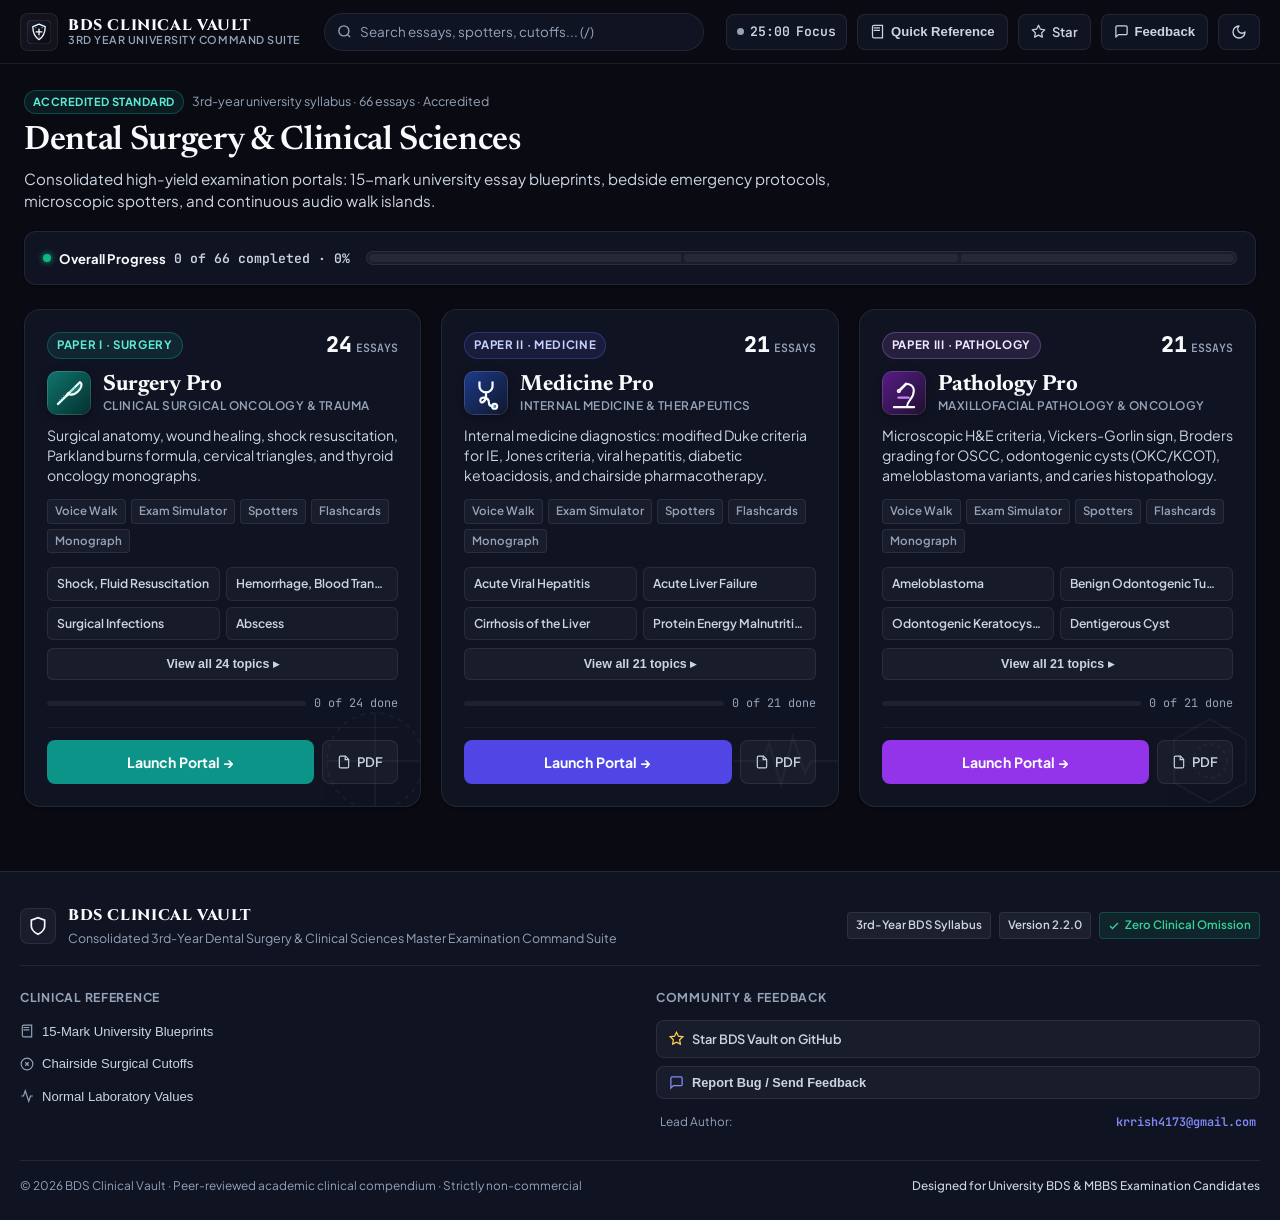
==== commit 0114af38: "Refactor hub footer: remove redundant specialty portal links and curriculum search trigger" ====
--- a/index.html
+++ b/index.html
@@ -1842,11 +1842,11 @@
             color: #34d399;
         }
 
-        /* 3-Column Navigation Grid */
+        /* 2-Column Navigation Grid */
         .footer-grid {
             display: grid;
-            grid-template-columns: repeat(3, minmax(0, 1fr));
-            gap: 24px;
+            grid-template-columns: repeat(2, minmax(0, 1fr));
+            gap: 32px;
             width: 100%;
             box-sizing: border-box;
         }
@@ -1899,15 +1899,6 @@
         .footer-link-btn:hover svg {
             color: var(--accent-emerald);
         }
-        .footer-link-dot {
-            width: 7px;
-            height: 7px;
-            border-radius: 50%;
-            flex-shrink: 0;
-        }
-        .footer-link-dot.surgery-dot { background: var(--surgery-accent); box-shadow: 0 0 5px var(--surgery-accent); }
-        .footer-link-dot.medicine-dot { background: var(--medicine-accent); box-shadow: 0 0 5px var(--medicine-accent); }
-        .footer-link-dot.pathology-dot { background: var(--pathology-accent); box-shadow: 0 0 5px var(--pathology-accent); }
 
         /* Actions Group */
         .footer-actions-group {
@@ -3163,7 +3154,7 @@
                 </div>
             </div>
 
-            <!-- 3-Column Navigation & Action Grid -->
+            <!-- 2-Column Navigation & Action Grid -->
             <div class="footer-grid">
                 <!-- Col 1: University Clinical Reference -->
                 <div class="footer-col">
@@ -3187,41 +3178,10 @@
                                 <span>Normal Laboratory Values</span>
                             </button>
                         </li>
-                        <li>
-                            <button type="button" class="footer-link-btn" onclick="focusHubSearch()">
-                                <svg width="14" height="14" viewBox="0 0 24 24" fill="none" stroke="currentColor" stroke-width="2"><circle cx="11" cy="11" r="8"/><path d="m21 21-4.3-4.3"/></svg>
-                                <span>Curriculum Search (Press /)</span>
-                            </button>
-                        </li>
                     </ul>
                 </div>
 
-                <!-- Col 2: Specialty Monograph Portals -->
-                <div class="footer-col">
-                    <h3 class="footer-col-heading">Specialty Portals</h3>
-                    <ul class="footer-links-list">
-                        <li>
-                            <a href="https://krrish41.github.io/general-surgery/" target="_blank" rel="noopener" class="footer-link-btn">
-                                <span class="footer-link-dot surgery-dot"></span>
-                                <span>Paper I: General Surgery Pro (24 Topics)</span>
-                            </a>
-                        </li>
-                        <li>
-                            <a href="https://krrish41.github.io/General-Medicine/" target="_blank" rel="noopener" class="footer-link-btn">
-                                <span class="footer-link-dot medicine-dot"></span>
-                                <span>Paper II: General Medicine Pro (21 Topics)</span>
-                            </a>
-                        </li>
-                        <li>
-                            <a href="https://krrish41.github.io/Oral-Pathology/" target="_blank" rel="noopener" class="footer-link-btn">
-                                <span class="footer-link-dot pathology-dot"></span>
-                                <span>Paper III: Oral Pathology Pro (21 Topics)</span>
-                            </a>
-                        </li>
-                    </ul>
-                </div>
-
-                <!-- Col 3: Community & Direct Feedback -->
+                <!-- Col 2: Community & Direct Feedback -->
                 <div class="footer-col">
                     <h3 class="footer-col-heading">Community &amp; Feedback</h3>
                     <div class="footer-actions-group">
